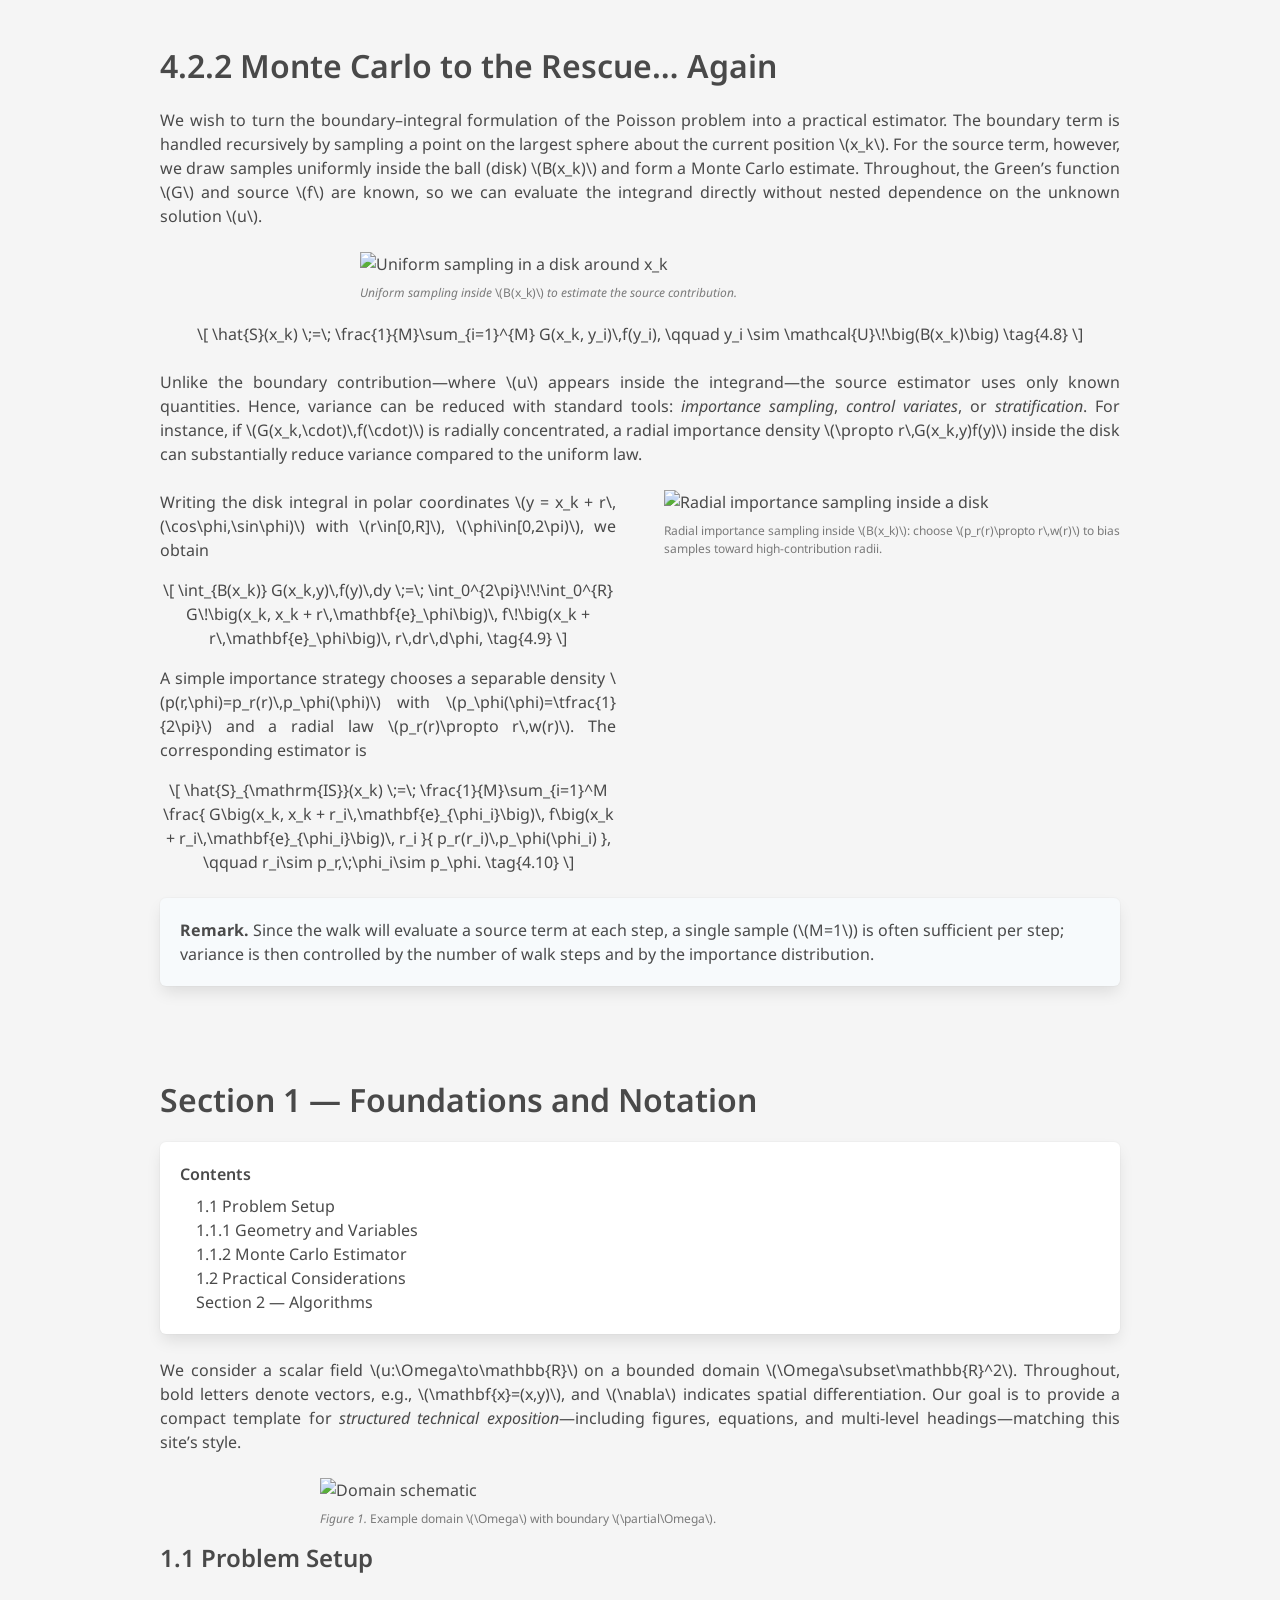
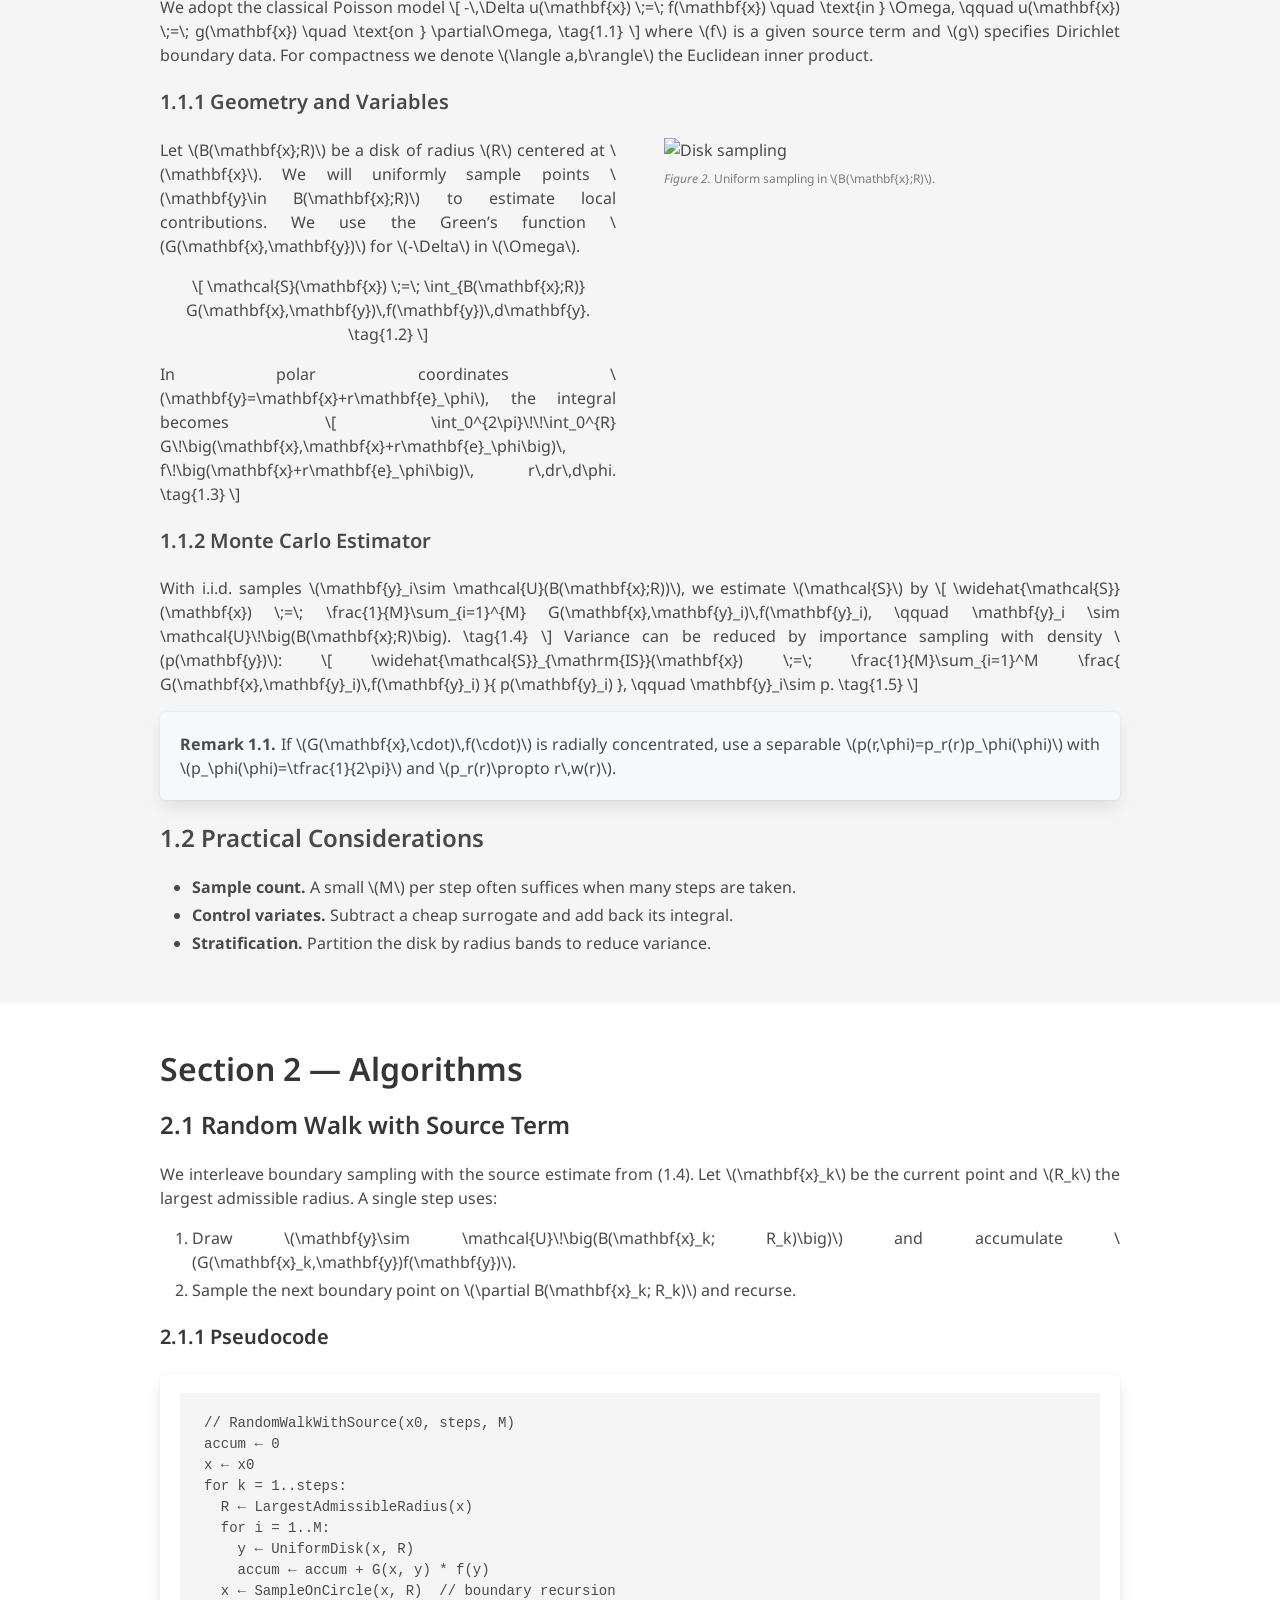
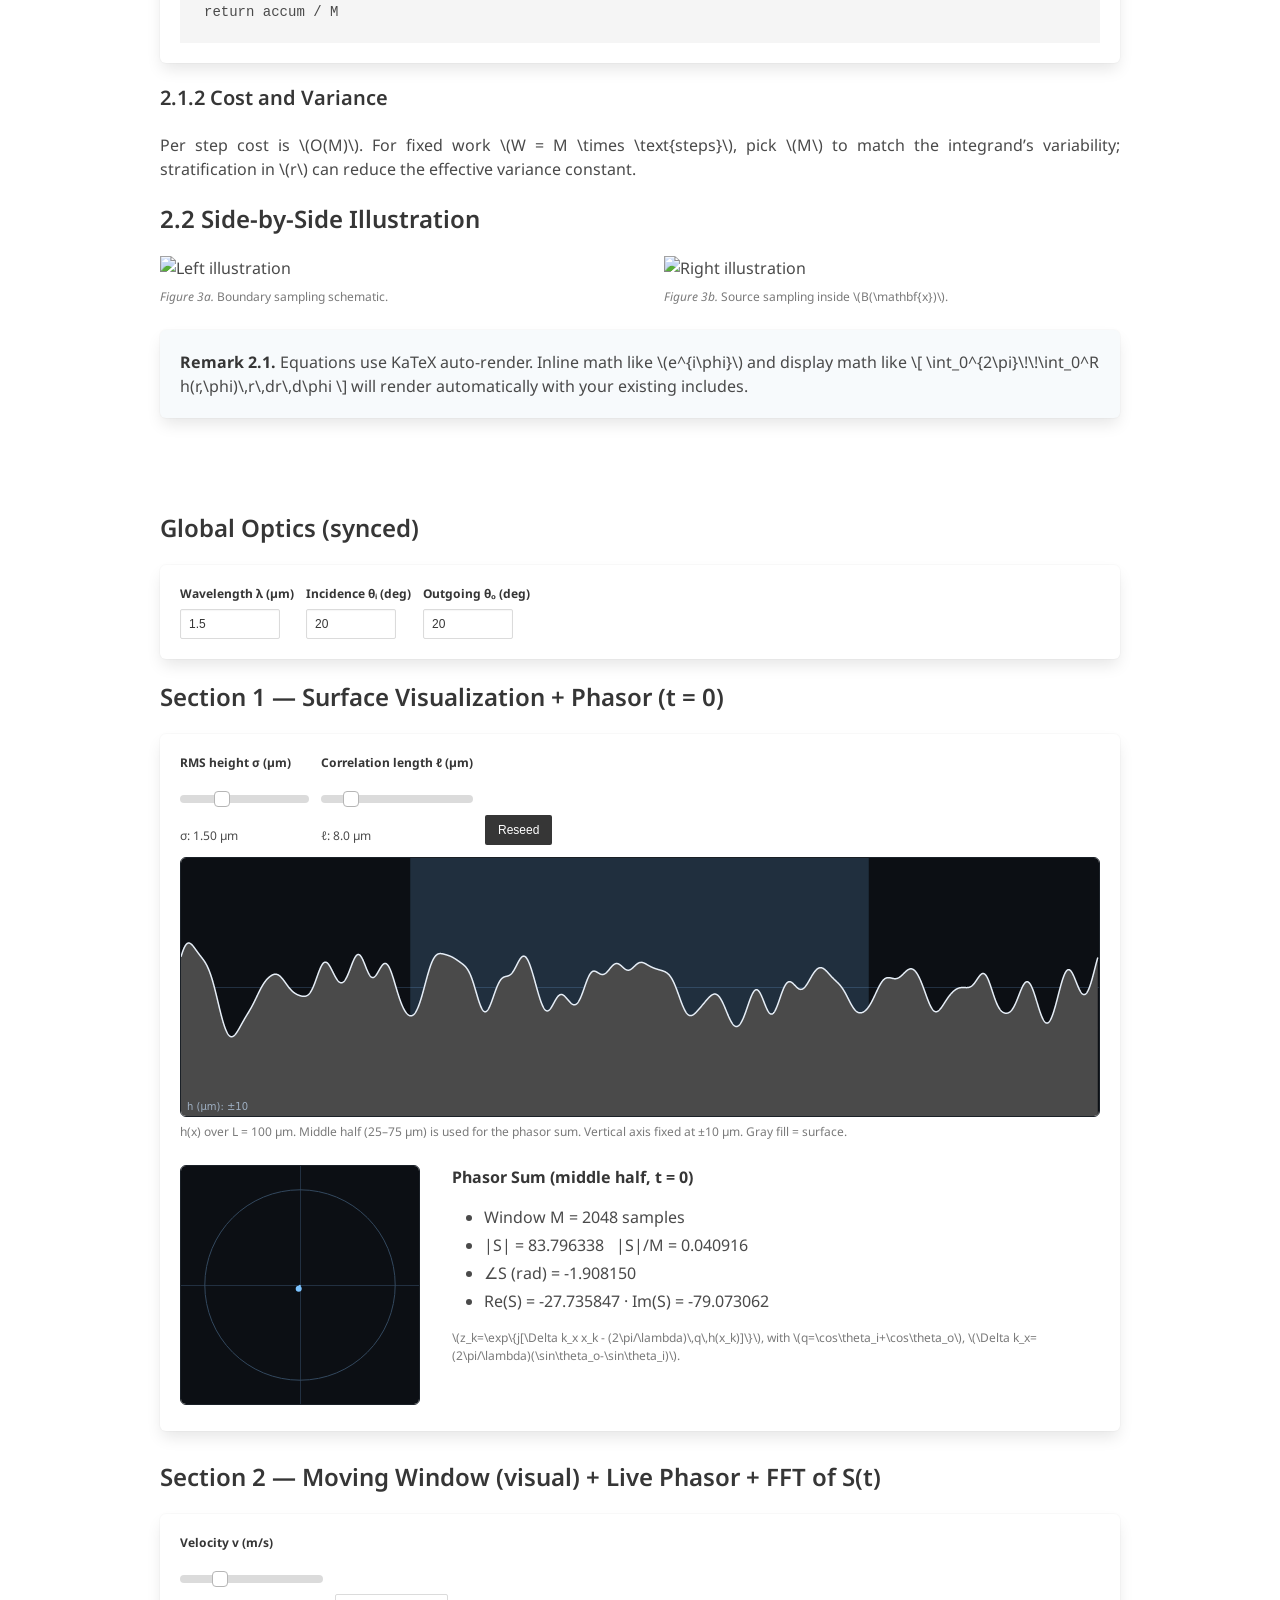
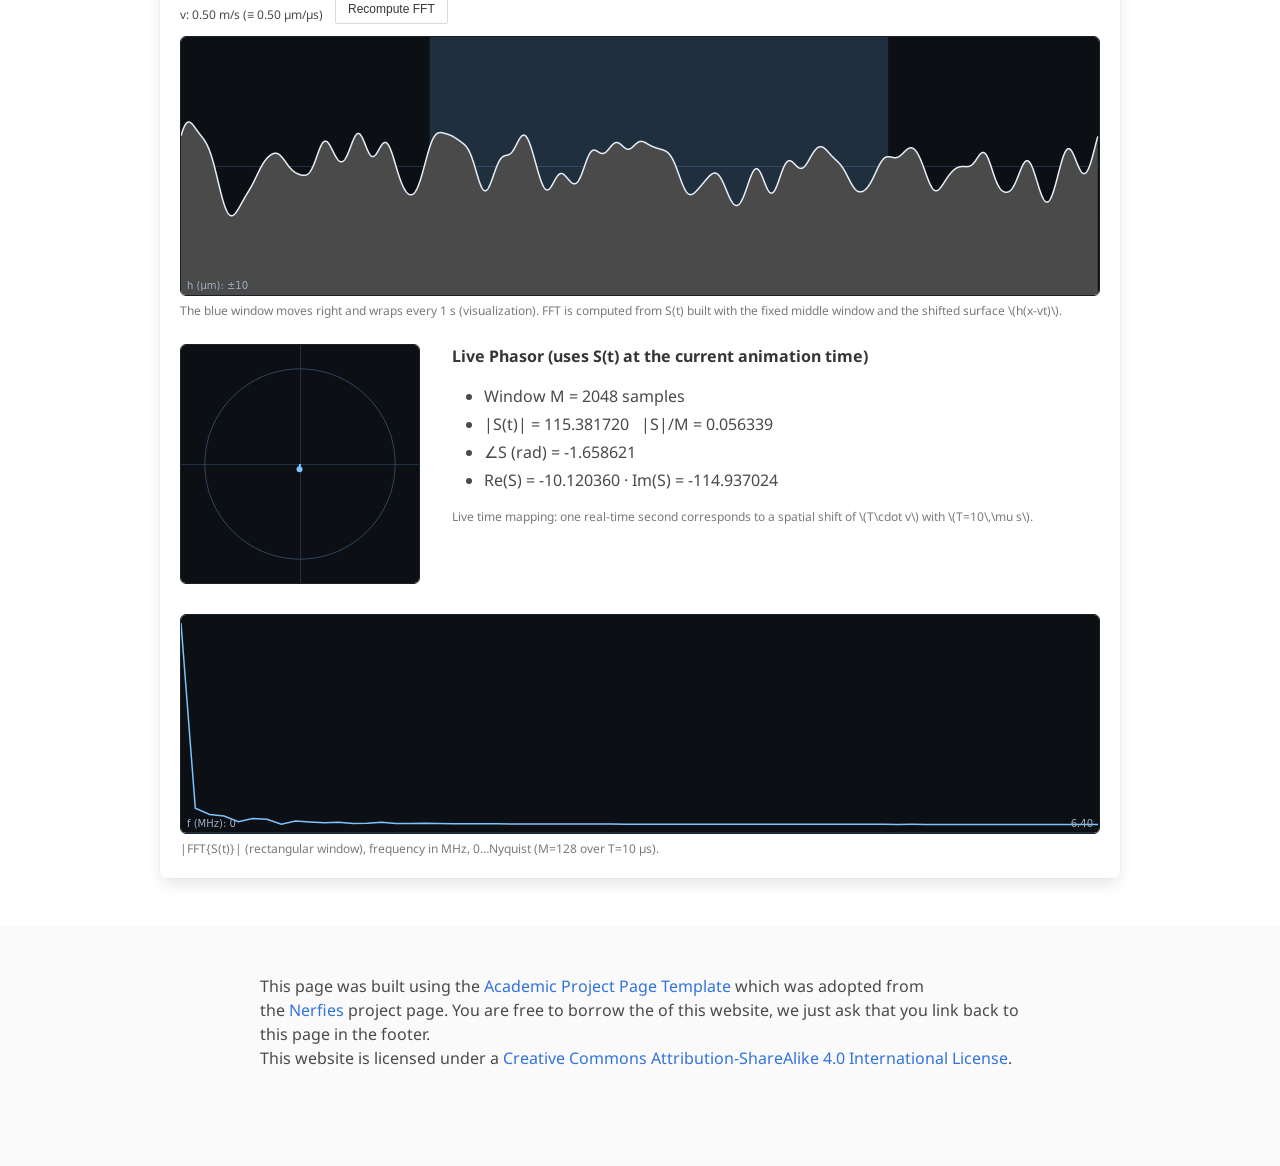
==== doppler_tutorial/index.html @ 164aaeeb "HCI update" ====
<!DOCTYPE html>
<html>
<head>
  <meta charset="utf-8">
  <!-- Meta tags for social media banners, these should be filled in appropriatly as they are your "business card" -->
  <!-- Replace the content tag with appropriate information -->
  <meta name="description" content="Template">
  <meta property="og:title" content="Template"/>
  <meta property="og:description" content="Template"/>
  <meta property="og:url" content="https://juhyeonkim95.github.io/project-pages/template/"/>
  <!-- Path to banner image, should be in the path listed below. Optimal dimenssions are 1200X630-->
  <meta property="og:image" content="static/image/teaser.png" />
  <meta property="og:image:width" content="1200"/>
  <meta property="og:image:height" content="630"/>


  <meta name="twitter:title" content="template">
  <meta name="twitter:description" content="template">
  <!-- Path to banner image, should be in the path listed below. Optimal dimenssions are 1200X600-->
  <meta name="twitter:image" content="static/images/teaser.png">
  <meta name="twitter:card" content="static/images/teaser.png">
  <!-- Keywords for your paper to be indexed by-->
  <meta name="keywords" content="Time-of-Flight Imaging, Physically-based Rendering">
  <meta name="viewport" content="width=device-width, initial-scale=1">


  <title>A Monte Carlo Rendering Framework for Simulating Optical Heterodyne
Detection</title>
  <link rel="icon" type="image/x-icon" href="static/images/butterfly.ico">
  <link href="https://fonts.googleapis.com/css?family=Google+Sans|Noto+Sans|Castoro"
  rel="stylesheet">

  <link rel="stylesheet" href="static/css/bulma.min.css">
  <link rel="stylesheet" href="static/css/bulma-carousel.min.css">
  <link rel="stylesheet" href="static/css/bulma-slider.min.css">
  <link rel="stylesheet" href="static/css/fontawesome.all.min.css">
  <link rel="stylesheet"
  href="https://cdn.jsdelivr.net/gh/jpswalsh/academicons@1/css/academicons.min.css">
  <link rel="stylesheet" href="static/css/index.css">

  <script src="https://ajax.googleapis.com/ajax/libs/jquery/3.5.1/jquery.min.js"></script>
  <script src="https://documentcloud.adobe.com/view-sdk/main.js"></script>
  <script defer src="static/js/fontawesome.all.min.js"></script>
  <script src="static/js/bulma-carousel.min.js"></script>
  <script src="static/js/bulma-slider.min.js"></script>
  <script src="static/js/index.js"></script>

      <link rel="stylesheet" href="https://cdn.jsdelivr.net/npm/katex@0.10.0-rc.1/dist/katex.min.css" integrity="sha384-D+9gmBxUQogRLqvARvNLmA9hS2x//eK1FhVb9PiU86gmcrBrJAQT8okdJ4LMp2uv" crossorigin="anonymous">

    <!-- The loading of KaTeX is deferred to speed up page rendering -->
    <script src="https://cdn.jsdelivr.net/npm/katex@0.10.0-rc.1/dist/katex.min.js" integrity="sha384-483A6DwYfKeDa0Q52fJmxFXkcPCFfnXMoXblOkJ4JcA8zATN6Tm78UNL72AKk+0O" crossorigin="anonymous"></script>

    <!-- To automatically render math in text elements, include the auto-render extension: -->
    <script defer src="https://cdn.jsdelivr.net/npm/katex@0.10.0-rc.1/dist/contrib/auto-render.min.js" integrity="sha384-yACMu8JWxKzSp/C1YV86pzGiQ/l1YUfE8oPuahJQxzehAjEt2GiQuy/BIvl9KyeF" crossorigin="anonymous"
        onload="renderMathInElement(document.body);"></script>
<script src="https://cdn.jsdelivr.net/pyodide/v0.28.3/full/pyodide.js"></script>


</head>



<body>

<!-- ============================================
     Monte Carlo text + figures + equations demo
     ============================================ -->
<section class="section hero is-light">
  <div class="container is-max-desktop">
    <h2 class="title is-3">4.2.2 Monte Carlo to the Rescue… Again</h2>

    <!-- Lead paragraph -->
    <div class="content has-text-justified">
      <p>
        We wish to turn the boundary–integral formulation of the Poisson problem into
        a practical estimator. The boundary term is handled recursively by sampling a
        point on the largest sphere about the current position \(x_k\). For the source term,
        however, we draw samples uniformly inside the ball (disk) \(B(x_k)\) and form a Monte
        Carlo estimate. Throughout, the Green’s function \(G\) and source \(f\) are known, so
        we can evaluate the integrand directly without nested dependence on the unknown
        solution \(u\).
      </p>
    </div>

    <!-- Single figure with caption -->
    <figure class="image" style="margin: 1.25rem auto; max-width: 560px;">
      <img src="static/images/poisson_ball_sampling.png" alt="Uniform sampling in a disk around x_k">
      <figcaption class="has-text-grey is-size-7" style="margin-top: .5rem;">
        <em>Uniform sampling inside</em> \(B(x_k)\) <em>to estimate the source contribution.</em>
      </figcaption>
    </figure>

    <!-- Display equation with a tag -->
    <div class="content">
      <p class="has-text-centered">
        \[
          \hat{S}(x_k)
          \;=\;
          \frac{1}{M}\sum_{i=1}^{M} G(x_k, y_i)\,f(y_i),
          \qquad
          y_i \sim \mathcal{U}\!\big(B(x_k)\big)
          \tag{4.8}
        \]
      </p>
    </div>

    <!-- More text with inline math -->
    <div class="content has-text-justified">
      <p>
        Unlike the boundary contribution—where \(u\) appears inside the integrand—the
        source estimator uses only known quantities. Hence, variance can be reduced with
        standard tools: <em>importance sampling</em>, <em>control variates</em>, or <em>stratification</em>.
        For instance, if \(G(x_k,\cdot)\,f(\cdot)\) is radially concentrated, a radial
        importance density \(\propto r\,G(x_k,y)f(y)\) inside the disk can substantially
        reduce variance compared to the uniform law.
      </p>
    </div>

    <!-- Two-column: derivation + figure -->
    <div class="columns is-variable is-6">
      <div class="column">
        <div class="content has-text-justified">
          <p>
            Writing the disk integral in polar coordinates \(y = x_k + r\,(\cos\phi,\sin\phi)\)
            with \(r\in[0,R]\), \(\phi\in[0,2\pi)\), we obtain
          </p>

          <p class="has-text-centered">
            \[
              \int_{B(x_k)} G(x_k,y)\,f(y)\,dy
              \;=\;
              \int_0^{2\pi}\!\!\int_0^{R}
              G\!\big(x_k, x_k + r\,\mathbf{e}_\phi\big)\,
              f\!\big(x_k + r\,\mathbf{e}_\phi\big)\, r\,dr\,d\phi,
              \tag{4.9}
            \]
          </p>

          <p>
            A simple importance strategy chooses a separable density
            \(p(r,\phi)=p_r(r)\,p_\phi(\phi)\) with \(p_\phi(\phi)=\tfrac{1}{2\pi}\)
            and a radial law \(p_r(r)\propto r\,w(r)\). The corresponding estimator is
          </p>

          <p class="has-text-centered">
            \[
              \hat{S}_{\mathrm{IS}}(x_k)
              \;=\;
              \frac{1}{M}\sum_{i=1}^M
              \frac{
                G\big(x_k, x_k + r_i\,\mathbf{e}_{\phi_i}\big)\,
                f\big(x_k + r_i\,\mathbf{e}_{\phi_i}\big)\, r_i
              }{
                p_r(r_i)\,p_\phi(\phi_i)
              },
              \qquad
              r_i\sim p_r,\;\phi_i\sim p_\phi.
              \tag{4.10}
            \]
          </p>
        </div>
      </div>

      <div class="column">
        <figure class="image" style="max-width: 520px; margin: 0 auto;">
          <img src="static/images/disk_importance.png" alt="Radial importance sampling inside a disk">
          <figcaption class="has-text-grey is-size-7" style="margin-top:.5rem;">
            Radial importance sampling inside \(B(x_k)\): choose \(p_r(r)\propto r\,w(r)\) to
            bias samples toward high-contribution radii.
          </figcaption>
        </figure>
      </div>
    </div>

    <!-- Small remark box (optional) -->
    <div class="box" style="background:#f7fafc;">
      <p class="is-size-6">
        <strong>Remark.</strong>
        Since the walk will evaluate a source term at each step, a single sample (\(M=1\))
        is often sufficient per step; variance is then controlled by the number of walk
        steps and by the importance distribution.
      </p>
    </div>
  </div>
</section>

<!-- =========================================================
     Example: Structured Text Section with Subsections
     Uses Bulma + KaTeX already loaded on your page
     Replace image paths with your own
     ========================================================= -->
<section class="section hero is-light" id="sec-1">
  <div class="container is-max-desktop">

    <!-- Title + mini TOC -->
    <h2 class="title is-3">Section 1 — Foundations and Notation</h2>
    <div class="box" style="margin-top:.75rem;">
      <p class="is-size-6 has-text-weight-semibold" style="margin-bottom:.5rem;">Contents</p>
      <ul class="is-size-6" style="margin-left:1rem;">
        <li><a href="#sec-1-1">1.1  Problem Setup</a></li>
        <li><a href="#sec-1-1-1">1.1.1  Geometry and Variables</a></li>
        <li><a href="#sec-1-1-2">1.1.2  Monte Carlo Estimator</a></li>
        <li><a href="#sec-1-2">1.2  Practical Considerations</a></li>
        <li><a href="#sec-2">Section 2 — Algorithms</a></li>
      </ul>
    </div>

    <!-- Intro paragraph -->
    <div class="content has-text-justified">
      <p>
        We consider a scalar field \(u:\Omega\to\mathbb{R}\) on a bounded domain \(\Omega\subset\mathbb{R}^2\).
        Throughout, bold letters denote vectors, e.g., \(\mathbf{x}=(x,y)\), and \(\nabla\) indicates
        spatial differentiation. Our goal is to provide a compact template for <em>structured technical
        exposition</em>—including figures, equations, and multi-level headings—matching this site’s style.
      </p>
    </div>

    <!-- Single figure with caption -->
    <figure class="image" style="max-width: 640px; margin: 1rem auto;">
      <img src="static/images/placeholder_domain.png" alt="Domain schematic">
      <figcaption class="has-text-grey is-size-7" style="margin-top:.5rem;">
        <em>Figure 1.</em> Example domain \(\Omega\) with boundary \(\partial\Omega\).
      </figcaption>
    </figure>

    <!-- 1.1 -->
    <h3 class="title is-4" id="sec-1-1">1.1  Problem Setup</h3>
    <div class="content has-text-justified">
      <p>
        We adopt the classical Poisson model
        \[
          -\,\Delta u(\mathbf{x}) \;=\; f(\mathbf{x}) \quad \text{in } \Omega,
          \qquad
          u(\mathbf{x}) \;=\; g(\mathbf{x}) \quad \text{on } \partial\Omega,
          \tag{1.1}
        \]
        where \(f\) is a given source term and \(g\) specifies Dirichlet boundary data.
        For compactness we denote \(\langle a,b\rangle\) the Euclidean inner product.
      </p>
    </div>

    <!-- 1.1.1 -->
    <h4 class="title is-5" id="sec-1-1-1">1.1.1  Geometry and Variables</h4>
    <div class="columns is-variable is-6">
      <div class="column">
        <div class="content has-text-justified">
          <p>
            Let \(B(\mathbf{x};R)\) be a disk of radius \(R\) centered at \(\mathbf{x}\). We will uniformly
            sample points \(\mathbf{y}\in B(\mathbf{x};R)\) to estimate local contributions. We use the Green’s
            function \(G(\mathbf{x},\mathbf{y})\) for \(-\Delta\) in \(\Omega\).
          </p>
          <p class="has-text-centered">
            \[
              \mathcal{S}(\mathbf{x})
              \;=\;
              \int_{B(\mathbf{x};R)} G(\mathbf{x},\mathbf{y})\,f(\mathbf{y})\,d\mathbf{y}.
              \tag{1.2}
            \]
          </p>
          <p>
            In polar coordinates \(\mathbf{y}=\mathbf{x}+r\mathbf{e}_\phi\), the integral becomes
            \[
              \int_0^{2\pi}\!\!\int_0^{R}
                G\!\big(\mathbf{x},\mathbf{x}+r\mathbf{e}_\phi\big)\,
                f\!\big(\mathbf{x}+r\mathbf{e}_\phi\big)\, r\,dr\,d\phi.
              \tag{1.3}
            \]
          </p>
        </div>
      </div>
      <div class="column">
        <figure class="image" style="max-width: 520px; margin: 0 auto;">
          <img src="static/images/placeholder_disk.png" alt="Disk sampling">
          <figcaption class="has-text-grey is-size-7" style="margin-top:.5rem;">
            <em>Figure 2.</em> Uniform sampling in \(B(\mathbf{x};R)\).
          </figcaption>
        </figure>
      </div>
    </div>

    <!-- 1.1.2 -->
    <h4 class="title is-5" id="sec-1-1-2">1.1.2  Monte Carlo Estimator</h4>
    <div class="content has-text-justified">
      <p>
        With i.i.d. samples \(\mathbf{y}_i\sim \mathcal{U}(B(\mathbf{x};R))\), we estimate \(\mathcal{S}\) by
        \[
          \widehat{\mathcal{S}}(\mathbf{x})
          \;=\;
          \frac{1}{M}\sum_{i=1}^{M} G(\mathbf{x},\mathbf{y}_i)\,f(\mathbf{y}_i),
          \qquad
          \mathbf{y}_i \sim \mathcal{U}\!\big(B(\mathbf{x};R)\big).
          \tag{1.4}
        \]
        Variance can be reduced by importance sampling with density \(p(\mathbf{y})\):
        \[
          \widehat{\mathcal{S}}_{\mathrm{IS}}(\mathbf{x})
          \;=\;
          \frac{1}{M}\sum_{i=1}^M
          \frac{ G(\mathbf{x},\mathbf{y}_i)\,f(\mathbf{y}_i) }{ p(\mathbf{y}_i) },
          \qquad \mathbf{y}_i\sim p.
          \tag{1.5}
        \]
      </p>
      <div class="box" style="background:#f7fafc;">
        <p class="is-size-6">
          <strong>Remark 1.1.</strong>
          If \(G(\mathbf{x},\cdot)\,f(\cdot)\) is radially concentrated, use a separable
          \(p(r,\phi)=p_r(r)p_\phi(\phi)\) with \(p_\phi(\phi)=\tfrac{1}{2\pi}\) and \(p_r(r)\propto r\,w(r)\).
        </p>
      </div>
    </div>

    <!-- 1.2 -->
    <h3 class="title is-4" id="sec-1-2">1.2  Practical Considerations</h3>
    <div class="content has-text-justified">
      <ul>
        <li><strong>Sample count.</strong> A small \(M\) per step often suffices when many steps are taken.</li>
        <li><strong>Control variates.</strong> Subtract a cheap surrogate and add back its integral.</li>
        <li><strong>Stratification.</strong> Partition the disk by radius bands to reduce variance.</li>
      </ul>
    </div>

  </div>
</section>

<!-- =========================================================
     Section 2: Algorithms (with numbered subsubsections)
     ========================================================= -->
<section class="section" id="sec-2">
  <div class="container is-max-desktop">
    <h2 class="title is-3">Section 2 — Algorithms</h2>

    <h3 class="title is-4" id="sec-2-1">2.1  Random Walk with Source Term</h3>
    <div class="content has-text-justified">
      <p>
        We interleave boundary sampling with the source estimate from (1.4). Let \(\mathbf{x}_k\) be
        the current point and \(R_k\) the largest admissible radius. A single step uses:
      </p>
      <ol>
        <li>Draw \(\mathbf{y}\sim \mathcal{U}\!\big(B(\mathbf{x}_k; R_k)\big)\) and accumulate \(G(\mathbf{x}_k,\mathbf{y})f(\mathbf{y})\).</li>
        <li>Sample the next boundary point on \(\partial B(\mathbf{x}_k; R_k)\) and recurse.</li>
      </ol>
    </div>

    <h4 class="title is-5" id="sec-2-1-1">2.1.1  Pseudocode</h4>
    <div class="box">
      <pre style="white-space:pre-wrap;"><code>// RandomWalkWithSource(x0, steps, M)
accum ← 0
x ← x0
for k = 1..steps:
  R ← LargestAdmissibleRadius(x)
  for i = 1..M:
    y ← UniformDisk(x, R)
    accum ← accum + G(x, y) * f(y)
  x ← SampleOnCircle(x, R)  // boundary recursion
return accum / M</code></pre>
    </div>

    <h4 class="title is-5" id="sec-2-1-2">2.1.2  Cost and Variance</h4>
    <div class="content has-text-justified">
      <p>
        Per step cost is \(O(M)\). For fixed work \(W = M \times \text{steps}\), pick \(M\) to match the
        integrand’s variability; stratification in \(r\) can reduce the effective variance constant.
      </p>
    </div>

    <h3 class="title is-4" id="sec-2-2">2.2  Side-by-Side Illustration</h3>
    <div class="columns is-variable is-6">
      <div class="column">
        <figure class="image">
          <img src="static/images/placeholder_figure_left.png" alt="Left illustration">
          <figcaption class="has-text-grey is-size-7" style="margin-top:.5rem;">
            <em>Figure 3a.</em> Boundary sampling schematic.
          </figcaption>
        </figure>
      </div>
      <div class="column">
        <figure class="image">
          <img src="static/images/placeholder_figure_right.png" alt="Right illustration">
          <figcaption class="has-text-grey is-size-7" style="margin-top:.5rem;">
            <em>Figure 3b.</em> Source sampling inside \(B(\mathbf{x})\).
          </figcaption>
        </figure>
      </div>
    </div>

    <div class="box" style="background:#f7fafc;">
      <p class="is-size-6">
        <strong>Remark 2.1.</strong> Equations use KaTeX auto-render. Inline math like
        \(e^{i\phi}\) and display math like
        \[
          \int_0^{2\pi}\!\!\int_0^R h(r,\phi)\,r\,dr\,d\phi
        \]
        will render automatically with your existing includes.
      </p>
    </div>

  </div>
</section>


<section class="section">
  <div class="container is-max-desktop">
    <!-- Global optics -->
    <h2 class="title is-4">Global Optics (synced)</h2>
    <div class="box">
      <div class="field is-grouped is-grouped-multiline">
        <div class="control">
          <label class="label is-small">Wavelength λ (µm)</label>
          <input id="gl-lambda" class="input is-small" type="number" min="0.2" max="10" step="0.01" value="1.5" style="width:100px;">
        </div>
        <div class="control">
          <label class="label is-small">Incidence θᵢ (deg)</label>
          <input id="gl-theta-i" class="input is-small" type="number" min="-89" max="89" step="0.1" value="20" style="width:90px;">
        </div>
        <div class="control">
          <label class="label is-small">Outgoing θₒ (deg)</label>
          <input id="gl-theta-o" class="input is-small" type="number" min="-89" max="89" step="0.1" value="20" style="width:90px;">
        </div>
      </div>
    </div>

    <!-- Section 1 -->
    <h2 class="title is-4">Section 1 — Surface Visualization + Phasor (t = 0)</h2>
    <div id="s1" class="box">
      <div class="field is-grouped is-grouped-multiline">
        <div class="control">
          <label class="label is-small">RMS height σ (µm)</label>
          <input id="s1-sigma" class="slider is-fullwidth" type="range" min="0" max="5.0" step="0.01" value="1.50">
          <p class="help">σ: <span id="s1-tSigma">1.50</span> µm</p>
        </div>
        <div class="control">
          <label class="label is-small">Correlation length ℓ (µm)</label>
          <input id="s1-ell" class="slider is-fullwidth" type="range" min="0" max="50" step="0.1" value="8.0">
          <p class="help">ℓ: <span id="s1-tEll">8.0</span> µm</p>
        </div>
        <div class="control" style="align-self:flex-end;">
          <button id="s1-reseed" class="button is-small is-dark">Reseed</button>
        </div>
      </div>

      <div class="columns is-mobile">
        <div class="column">
          <canvas id="s1-surface" width="720" height="260" style="width:100%; height:260px; border:1px solid #1a2027; border-radius:6px;"></canvas>
          <p class="is-size-7 has-text-grey">
            h(x) over L = 100 µm. Middle half (25–75 µm) is used for the phasor sum. Vertical axis fixed at ±10 µm. Gray fill = surface.
          </p>
        </div>
      </div>

      <div class="columns is-mobile">
        <div class="column is-narrow">
          <canvas id="s1-argand" width="240" height="240" style="border:1px solid #1a2027; border-radius:6px; width:240px; height:240px;"></canvas>
        </div>
        <div class="column">
          <div class="content" style="margin-left:0.5rem;">
            <p class="is-size-6"><strong>Phasor Sum (middle half, t = 0)</strong></p>
            <ul class="is-size-6">
              <li>Window M = <span id="s1-M">—</span> samples</li>
              <li>|S| = <span id="s1-mag">—</span> &nbsp; |S|/M = <span id="s1-magn">—</span></li>
              <li>∠S (rad) = <span id="s1-ang">—</span></li>
              <li>Re(S) = <span id="s1-re">—</span> · Im(S) = <span id="s1-im">—</span></li>
            </ul>
            <p class="is-size-7 has-text-grey">
              \(z_k=\exp\{j[\Delta k_x x_k - (2\pi/\lambda)\,q\,h(x_k)]\}\), with
              \(q=\cos\theta_i+\cos\theta_o\), \(\Delta k_x=(2\pi/\lambda)(\sin\theta_o-\sin\theta_i)\).
            </p>
          </div>
        </div>
      </div>
    </div>

    <!-- Section 2 -->
    <h2 class="title is-4" style="margin-top:2rem;">Section 2 — Moving Window (visual) + Live Phasor + FFT of S(t)</h2>
    <div id="s2" class="box">
      <div class="field is-grouped is-grouped-multiline">
        <div class="control">
          <label class="label is-small">Velocity v (m/s)</label>
          <input id="s2-vel" class="slider is-fullwidth" type="range" min="0" max="2" step="0.01" value="0.50">
          <p class="help">v: <span id="s2-tVel">0.50</span> m/s (≡ <span id="s2-tVelMic">0.50</span> µm/µs)</p>
        </div>
        <div class="control" style="align-self:flex-end;">
          <button id="s2-recompute" class="button is-small">Recompute FFT</button>
        </div>
      </div>

      <!-- Animated surface (window moves visually only) -->
      <div class="columns is-mobile">
        <div class="column">
          <canvas id="s2-surface" width="720" height="260" style="width:100%; height:260px; border:1px solid #1a2027; border-radius:6px;"></canvas>
          <p class="is-size-7 has-text-grey">
            The blue window moves right and wraps every 1 s (visualization).
            FFT is computed from S(t) built with the fixed middle window and the shifted surface \(h(x-vt)\).
          </p>
        </div>
      </div>

      <!-- Live Argand + FFT (no |S(t)| plot) -->
      <div class="columns is-mobile">
        <div class="column is-narrow">
          <canvas id="s2-argand" width="240" height="240" style="border:1px solid #1a2027; border-radius:6px; width:240px; height:240px;"></canvas>
        </div>
        <div class="column">
          <div class="content" style="margin-left:0.5rem;">
            <p class="is-size-6"><strong>Live Phasor (uses S(t) at the current animation time)</strong></p>
            <ul class="is-size-6">
              <li>Window M = <span id="s2-M">—</span> samples</li>
              <li>|S(t)| = <span id="s2-mag">—</span> &nbsp; |S|/M = <span id="s2-magn">—</span></li>
              <li>∠S (rad) = <span id="s2-ang">—</span></li>
              <li>Re(S) = <span id="s2-re">—</span> · Im(S) = <span id="s2-im">—</span></li>
            </ul>
            <p class="is-size-7 has-text-grey">
              Live time mapping: one real-time second corresponds to a spatial shift of \(T\cdot v\) with \(T=10\,\mu s\).
            </p>
          </div>
        </div>
      </div>

      <div class="columns is-mobile">
        <div class="column">
          <canvas id="s2-spec" width="720" height="220" style="width:100%; height:220px; border:1px solid #1a2027; border-radius:6px;"></canvas>
          <p class="is-size-7 has-text-grey">|FFT{S(t)}| (rectangular window), frequency in MHz, 0…Nyquist (M=128 over T=10 µs).</p>
        </div>
      </div>
    </div>
  </div>
</section>

<script>
(function(){
  // ===== constants =====
  const L_um = 100.0;              // spatial span
  const N = 4096;                  // fixed spatial samples
  const dx_um = L_um / N;
  const T_us = 10.0;               // time span for S(t)
  const M_ts = 128;                // time samples (FFT length)

  // ===== DOM =====
  const $ = id => document.getElementById(id);
  // global
  const glLam = $('gl-lambda'), glTi = $('gl-theta-i'), glTo = $('gl-theta-o');
  // s1
  const s1Sigma=$('s1-sigma'), s1Ell=$('s1-ell'), s1SeedBtn=$('s1-reseed');
  const s1TSigma=$('s1-tSigma'), s1TEll=$('s1-tEll');
  const s1Surf=$('s1-surface'), s1Arg=$('s1-argand');
  const s1M=$('s1-M'), s1Mag=$('s1-mag'), s1Magn=$('s1-magn'), s1Ang=$('s1-ang'), s1Re=$('s1-re'), s1Im=$('s1-im');
  // s2
  const s2Vel=$('s2-vel'), s2TVel=$('s2-tVel'), s2TVelMic=$('s2-tVelMic'), s2Recomp=$('s2-recompute');
  const s2Surf=$('s2-surface'), s2Spec=$('s2-spec'), s2Arg=$('s2-argand');
  const s2M=$('s2-M'), s2Mag=$('s2-mag'), s2Magn=$('s2-magn'), s2Ang=$('s2-ang'), s2Re=$('s2-re'), s2Im=$('s2-im');

  // ===== state =====
  let sigma_um=parseFloat(s1Sigma.value);
  let ell_um=parseFloat(s1Ell.value);
  let lambda_um=parseFloat(glLam.value);
  let theta_i_deg=parseFloat(glTi.value);
  let theta_o_deg=parseFloat(glTo.value);
  let v_mps=parseFloat(s2Vel.value); // 1 m/s == 1 µm/µs
  let seed=(Math.random()*1e9)>>>0;

  // arrays
  const x_um=new Float64Array(N);
  for (let i=0;i<N;i++) x_um[i]=i*dx_um;
  let h_um=new Float64Array(N);

  // ===== FFT =====
  function bitReverse(n,b){ let r=0; for(let i=0;i<b;i++){ r=(r<<1)|(n&1); n>>=1; } return r; }
  function fftComplex(re,im,inverse=false){
    const NN=re.length, lev=Math.log2(NN)|0; if ((1<<lev)!==NN) throw new Error('FFT length must be power of 2');
    for(let i=0;i<NN;i++){ const j=bitReverse(i,lev); if (j>i){ [re[i],re[j]]=[re[j],re[i]]; [im[i],im[j]]=[im[j],im[i]]; } }
    for(let size=2; size<=NN; size<<=1){
      const half=size>>1, theta=(inverse?-2:2)*Math.PI/size, wpr=Math.cos(theta), wpi=Math.sin(theta);
      for(let i=0;i<NN;i+=size){
        let wr=1, wi=0;
        for(let j=0;j<half;j++){
          const k=i+j, t=k+half;
          const tr=wr*re[t]-wi*im[t], ti=wr*im[t]+wi*re[t];
          re[t]=re[k]-tr; im[t]=im[k]-ti;
          re[k]+=tr;      im[k]+=ti;
          const wtmp=wr; wr=wtmp*wpr-wi*wpi; wi=wtmp*wpi+wi*wpr;
        }
      }
    }
    if (inverse){ for(let i=0;i<NN;i++){ re[i]/=NN; im[i]/=NN; } }
  }
  function ifftComplex(re,im){ fftComplex(re,im,true); }
  function fftfreq(N, d){
    const val=1/(N*d), out=new Float64Array(N);
    const N2=Math.floor((N-1)/2)+1;
    for(let i=0;i<N2;i++) out[i]=i*val;
    for(let i=N2;i<N;i++) out[i]=(i-N)*val;
    return out;
  }
  function RNG(s){ let x=(s|0)||123456789; return ()=>{ x^=x<<13; x^=x>>>17; x^=x<<5; return (x>>>0)/0xFFFFFFFF; }; }

  // ===== surface generation (1D spectral, Gaussian PSD) =====
  // PSD(f)=exp(-0.5 f^2 ell^2), f in cycles/µm
  function generateSurface(){
    const f=fftfreq(N, dx_um);
    const sqrtPSD=new Float64Array(N);
    const ell2=ell_um*ell_um;
    for (let k=0;k<N;k++){ const fk=f[k]; sqrtPSD[k]=Math.exp(-0.25*fk*fk*ell2); }

    const re=new Float64Array(N), im=new Float64Array(N);
    const rng=RNG(seed);
    re[0]=(rng()-0.5)*2*sqrtPSD[0]; im[0]=0;
    const kmax=Math.floor(N/2);
    for (let k=1;k<kmax;k++){
      const u1=Math.max(rng(),1e-12), u2=rng();
      const r=Math.sqrt(-2*Math.log(u1)), a=2*Math.PI*u2;
      const zR=r*Math.cos(a), zI=r*Math.sin(a);
      const s = sqrtPSD[k]/Math.SQRT2;
      re[k]=zR*s; im[k]=zI*s;
      re[N-k]= re[k]; im[N-k]= -im[k]; // Hermitian
    }
    if (N%2===0){ const kN=N/2; re[kN]=(rng()-0.5)*2*sqrtPSD[kN]; im[kN]=0; }

    ifftComplex(re,im);
    // zero-mean & scale to RMS sigma
    let mean=0; for(let i=0;i<N;i++) mean+=re[i]; mean/=N;
    let varr=0; for(let i=0;i<N;i++){ const v=re[i]-mean; varr+=v*v; } varr/=N;
    const std=Math.sqrt(Math.max(varr,1e-20));
    const sc=sigma_um/std;
    for (let i=0;i<N;i++) h_um[i]=(re[i]-mean)*sc;
  }

  // periodic linear interpolation
  function h_at(x){
    let xx = x % L_um; if (xx<0) xx+=L_um;
    const idx = xx/dx_um;
    const i0 = Math.floor(idx);
    const i1 = (i0+1) % N;
    const t  = idx - i0;
    return h_um[i0]*(1-t) + h_um[i1]*t;
  }

  // ===== phasor sum (fixed middle window), at time t_us with surface shift h(x - v t) =====
  function phasorSumAtTime(t_us){
    const ti=theta_i_deg*Math.PI/180, to=theta_o_deg*Math.PI/180;
    const k = 2*Math.PI / lambda_um;                 // 1/µm
    const q = Math.cos(ti)+Math.cos(to);
    const dkx = k*(Math.sin(to)-Math.sin(ti));       // 1/µm
    const v_um_per_us = v_mps;                       // 1 m/s == 1 µm/µs

    const iStart = Math.floor(N/4), iEnd = Math.ceil(3*N/4)-1;
    const M = iEnd - iStart + 1;

    let Re=0, Im=0;
    for (let i=iStart;i<=iEnd;i++){
      const x = x_um[i];
      const hx = h_at(x - v_um_per_us*t_us);
      const phase = dkx*x - k*q*hx;
      Re += Math.cos(phase);
      Im += Math.sin(phase);
    }
    return {Re, Im, M};
  }

  // ===== compute S(t) and FFT =====
  function computeFFT(){
    const dt_us = T_us / M_ts;
    const Fs_MHz = 1/dt_us;          // samples per µs
    const fRes = Fs_MHz / M_ts;      // 1/T
    const St_re=new Float64Array(M_ts), St_im=new Float64Array(M_ts);
    for (let n=0;n<M_ts;n++){
      const t_us = n*dt_us;
      const {Re, Im} = phasorSumAtTime(t_us);
      St_re[n]=Re; St_im[n]=Im;
    }
    const F_re=St_re.slice(0), F_im=St_im.slice(0);
    fftComplex(F_re, F_im, false);
    const half=Math.floor(M_ts/2);
    const magSpec=new Float64Array(half+1);
    for (let k=0;k<=half;k++) magSpec[k]=Math.hypot(F_re[k],F_im[k]);
    return {magSpec, fMaxMHz: half*fRes};
  }

  // ===== drawing =====
  function setCanvasSize(c){
    const dpr=Math.min(2, window.devicePixelRatio||1);
    const cssW=c.clientWidth||c.width, cssH=c.clientHeight||c.height;
    const W=Math.floor(cssW*dpr), H=Math.floor(cssH*dpr);
    if (c.width!==W||c.height!==H){ c.width=W; c.height=H; }
    return {W,H,dpr};
  }

  function drawSurface(canvas, winShiftUm=0){
    const {W,H,dpr}=setCanvasSize(canvas);
    const ctx=canvas.getContext('2d');
    ctx.clearRect(0,0,W,H);
    ctx.fillStyle='#0c0f14'; ctx.fillRect(0,0,W,H);

    // axis
    const y0=H/2; ctx.strokeStyle='#223041'; ctx.lineWidth=1*dpr;
    ctx.beginPath(); ctx.moveTo(0,y0+0.5*dpr); ctx.lineTo(W,y0+0.5*dpr); ctx.stroke();

    const X = x => (x/L_um)*(W-1);

    // shaded window [25,75] µm shifted by winShiftUm (wrap for Section 2 anim)
    const base0=L_um/4, base1=3*L_um/4;
    let a=(base0+winShiftUm)%L_um; if (a<0) a+=L_um;
    let b=(base1+winShiftUm)%L_um; if (b<0) b+=L_um;
    ctx.fillStyle='rgba(124,195,255,0.18)';
    if (a<=b){
      ctx.fillRect(X(a),0,X(b)-X(a),H);
    } else {
      ctx.fillRect(X(a),0,X(L_um)-X(a),H);
      ctx.fillRect(X(0),0,X(b)-X(0),H);
    }

    // vertical scale ±10 µm
    const Hspan=10.0;
    const Y = h => H*(0.5 - h/(2*Hspan));

    // fill under curve
    ctx.beginPath();
    for (let i=0;i<N;i++){
      const xx=X(x_um[i]), yy=Y(h_um[i]);
      if (i===0) ctx.moveTo(xx,yy); else ctx.lineTo(xx,yy);
    }
    ctx.lineTo(X(x_um[N-1]), H); ctx.lineTo(X(x_um[0]), H); ctx.closePath();
    ctx.fillStyle='#4a4a4a'; ctx.fill();

    // stroke
    ctx.strokeStyle='#e6eef7'; ctx.lineWidth=1.5*dpr;
    ctx.beginPath();
    for (let i=0;i<N;i++){
      const xx=X(x_um[i]), yy=Y(h_um[i]);
      if (i===0) ctx.moveTo(xx,yy); else ctx.lineTo(xx,yy);
    }
    ctx.stroke();

    ctx.fillStyle='#9fb0c3'; ctx.font=`${10*dpr}px system-ui,-apple-system,Segoe UI,Roboto,sans-serif`;
    ctx.textAlign='left'; ctx.textBaseline='bottom';
    ctx.fillText('h (µm): ±10', 6*dpr, H-4*dpr);
  }

  function drawArgand(canvas, Re, Im, M){
    const {W,H,dpr}=setCanvasSize(canvas);
    const ctx=canvas.getContext('2d');
    ctx.clearRect(0,0,W,H);
    ctx.fillStyle='#0c0f14'; ctx.fillRect(0,0,W,H);

    const cx=W/2, cy=H/2;
    ctx.strokeStyle='#223041'; ctx.lineWidth=1*dpr;
    ctx.beginPath(); ctx.moveTo(0,cy+0.5*dpr); ctx.lineTo(W,cy+0.5*dpr); ctx.stroke();
    ctx.beginPath(); ctx.moveTo(cx+0.5*dpr,0); ctx.lineTo(cx+0.5*dpr,H); ctx.stroke();

    const R=0.8*Math.min(W,H)/2;
    ctx.strokeStyle='#33485e'; ctx.beginPath(); ctx.arc(cx,cy,R,0,Math.PI*2); ctx.stroke();

    const ren=Re/M, imn=Im/M;
    ctx.strokeStyle='#7cc3ff'; ctx.fillStyle='#7cc3ff'; ctx.lineWidth=2*dpr;
    ctx.beginPath(); ctx.moveTo(cx,cy); ctx.lineTo(cx+ren*R, cy-imn*R); ctx.stroke();
    ctx.beginPath(); ctx.arc(cx+ren*R, cy-imn*R, 3*dpr, 0, Math.PI*2); ctx.fill();
  }

  function drawSpectrum(canvas, magSpec, fMaxMHz){
    const {W,H,dpr}=setCanvasSize(canvas);
    const ctx=canvas.getContext('2d');
    ctx.clearRect(0,0,W,H);
    ctx.fillStyle='#0c0f14'; ctx.fillRect(0,0,W,H);

    let maxv=1e-12; for (let i=0;i<magSpec.length;i++) if (magSpec[i]>maxv) maxv=magSpec[i];

    const X = i => (i/(magSpec.length-1))*(W-1);
    const Y = v => H - (v/maxv)*(H-16*dpr) - 8*dpr;

    ctx.strokeStyle='#223041'; ctx.lineWidth=1*dpr;
    ctx.beginPath(); ctx.moveTo(0,H-0.5*dpr); ctx.lineTo(W,H-0.5*dpr); ctx.stroke();

    ctx.strokeStyle='#7cc3ff'; ctx.lineWidth=1.5*dpr;
    ctx.beginPath();
    for (let i=0;i<magSpec.length;i++){
      const x=X(i), y=Y(magSpec[i]);
      if (i===0) ctx.moveTo(x,y); else ctx.lineTo(x,y);
    }
    ctx.stroke();

    ctx.fillStyle='#9fb0c3'; ctx.font=`${10*dpr}px system-ui,-apple-system,Segoe UI,Roboto,sans-serif`;
    ctx.textAlign='left'; ctx.textBaseline='bottom';
    ctx.fillText('f (MHz): 0', 6*dpr, H-4*dpr);
    ctx.textAlign='right'; ctx.fillText(fMaxMHz.toFixed(2), W-6*dpr, H-4*dpr);
  }

  // ===== section logic =====
  function updateSection1(){
    sigma_um=parseFloat(s1Sigma.value);
    ell_um=parseFloat(s1Ell.value);
    lambda_um=parseFloat(glLam.value);
    theta_i_deg=parseFloat(glTi.value);
    theta_o_deg=parseFloat(glTo.value);

    s1TSigma.textContent=sigma_um.toFixed(2);
    s1TEll.textContent=ell_um.toFixed(1);

    generateSurface();
    drawSurface(s1Surf, 0);

    // t = 0 phasor in middle window
    const ti=theta_i_deg*Math.PI/180, to=theta_o_deg*Math.PI/180;
    const k = 2*Math.PI / lambda_um, q=Math.cos(ti)+Math.cos(to);
    const dkx = k*(Math.sin(to)-Math.sin(ti));
    const iStart=Math.floor(N/4), iEnd=Math.ceil(3*N/4)-1; const M=iEnd-iStart+1;
    let Re=0, Im=0;
    for (let i=iStart;i<=iEnd;i++){
      const x=x_um[i], h=h_um[i];
      const phase=dkx*x - k*q*h;
      Re+=Math.cos(phase); Im+=Math.sin(phase);
    }
    const mag=Math.hypot(Re,Im), magn=mag/M, ang=Math.atan2(Im,Re);
    s1M.textContent=String(M);
    s1Mag.textContent=mag.toFixed(6);
    s1Magn.textContent=magn.toFixed(6);
    s1Ang.textContent=ang.toFixed(6);
    s1Re.textContent=Re.toFixed(6);
    s1Im.textContent=Im.toFixed(6);
    drawArgand(s1Arg, Re, Im, M);
  }

  function updateSection2(){
    v_mps=parseFloat(s2Vel.value);
    s2TVel.textContent=v_mps.toFixed(2);
    s2TVelMic.textContent=v_mps.toFixed(2);

    // recompute FFT of S(t) using fixed window & h(x - v t)
    const {magSpec, fMaxMHz} = computeFFT();
    drawSpectrum(s2Spec, magSpec, fMaxMHz);
  }

  // animated moving blue window (visual) + LIVE ARGAND using S(t_now)
  let animRAF=null, animStartMs=performance.now();
  function currentShiftUm(){
    const maxShift = T_us * v_mps; // µm per 1s of real time
    const phase = ((performance.now()-animStartMs)/1000) % 1.0;
    return phase * maxShift;
  }
  function currentTimeUs(){
    // phase * T_us (independent of v when v>0; if v=0, keep t=0)
    if (v_mps<=1e-12) return 0;
    const phase = ((performance.now()-animStartMs)/1000) % 1.0;
    return phase * T_us;
  }
  function animateS2(){
    // move window visually
    drawSurface(s2Surf, currentShiftUm());

    // live phasor sum at current animation time using the validated model
    const t_us_live = currentTimeUs();
    const {Re, Im, M} = phasorSumAtTime(t_us_live);
    s2M.textContent=String(M);
    s2Mag.textContent=Math.hypot(Re,Im).toFixed(6);
    s2Magn.textContent=(Math.hypot(Re,Im)/M).toFixed(6);
    s2Ang.textContent=Math.atan2(Im,Re).toFixed(6);
    s2Re.textContent=Re.toFixed(6);
    s2Im.textContent=Im.toFixed(6);
    drawArgand(s2Arg, Re, Im, M);

    animRAF=requestAnimationFrame(animateS2);
  }
  function restartAnim(){
    animStartMs=performance.now();
    if (animRAF) cancelAnimationFrame(animRAF);
    animRAF=requestAnimationFrame(animateS2);
  }

  // ===== events =====
  [glLam, glTi, glTo].forEach(el=> el.addEventListener('input', ()=>{ updateSection1(); updateSection2(); restartAnim(); }));
  s1Sigma.addEventListener('input', ()=>{ updateSection1(); updateSection2(); restartAnim(); });
  s1Ell  .addEventListener('input', ()=>{ updateSection1(); updateSection2(); restartAnim(); });
  s1SeedBtn.addEventListener('click', ()=>{ seed=(Math.random()*1e9)>>>0; updateSection1(); updateSection2(); restartAnim(); });

  s2Vel.addEventListener('input', ()=>{ updateSection2(); restartAnim(); });
  s2Recomp.addEventListener('click', ()=>{ updateSection2(); restartAnim(); });

  window.addEventListener('resize', ()=>{ drawSurface(s1Surf,0); /* s2 anim refreshes itself */ });

  // ===== first render =====
  updateSection1();
  updateSection2();
  restartAnim();
})();
</script>




<footer class="footer">
  <div class="container">
    <div class="columns is-centered">
      <div class="column is-8">
        <div class="content">

          <p>
            This page was built using the <a href="https://github.com/eliahuhorwitz/Academic-project-page-template" target="_blank">Academic Project Page Template</a> which was adopted from the <a href="https://nerfies.github.io" target="_blank">Nerfies</a> project page.
            You are free to borrow the of this website, we just ask that you link back to this page in the footer. <br> This website is licensed under a <a rel="license"  href="http://creativecommons.org/licenses/by-sa/4.0/" target="_blank">Creative
            Commons Attribution-ShareAlike 4.0 International License</a>.
          </p>

        </div>
      </div>
    </div>
  </div>
</footer>
  </body>
  </html>
---- doppler_tutorial/static/css/index.css ----
body {
  font-family: 'Noto Sans', sans-serif;
}


.footer .icon-link {
    font-size: 25px;
    color: #000;
}

.link-block a {
    margin-top: 5px;
    margin-bottom: 5px;
}

.dnerf {
  font-variant: small-caps;
}


.teaser .hero-body {
  padding-top: 0;
  padding-bottom: 3rem;
}

.teaser {
  font-family: 'Google Sans', sans-serif;
}


.publication-title {
}

.publication-banner {
  max-height: parent;

}

.publication-banner video {
  position: relative;
  left: auto;
  top: auto;
  transform: none;
  object-fit: fit;
}

.publication-header .hero-body {
}

.publication-title {
    font-family: 'Google Sans', sans-serif;
}

.publication-authors {
    font-family: 'Google Sans', sans-serif;
}

.publication-venue {
    color: #555;
    width: fit-content;
    font-weight: bold;
}

.publication-awards {
    color: #ff3860;
    width: fit-content;
    font-weight: bolder;
}

.publication-authors {
}

.publication-authors a {
   color: hsl(204, 86%, 53%) !important;
}

.publication-authors a:hover {
    text-decoration: underline;
}

.author-block {
  display: inline-block;
}

.publication-banner img {
}

.publication-authors {
  /*color: #4286f4;*/
}

.publication-video {
    position: relative;
    width: 100%;
    height: 0;
    padding-bottom: 56.25%;

    overflow: hidden;
    border-radius: 10px !important;
}

.publication-video iframe {
    position: absolute;
    top: 0;
    left: 0;
    width: 100%;
    height: 100%;
}

.publication-body img {
}

.results-carousel {
  overflow: hidden;
}

.results-carousel .item {
  margin: 5px;
  overflow: hidden;
  padding: 20px;
  font-size: 0;
}

.results-carousel video {
  margin: 0;
}

.slider-pagination .slider-page {
  background: #000000;
}

.eql-cntrb { 
  font-size: smaller;
}

/* Gaussian 2D widget tweaks */
#g1d .label { margin-bottom: 0.25rem; }
#g1d-step2 .label { margin-bottom: 0.25rem; }
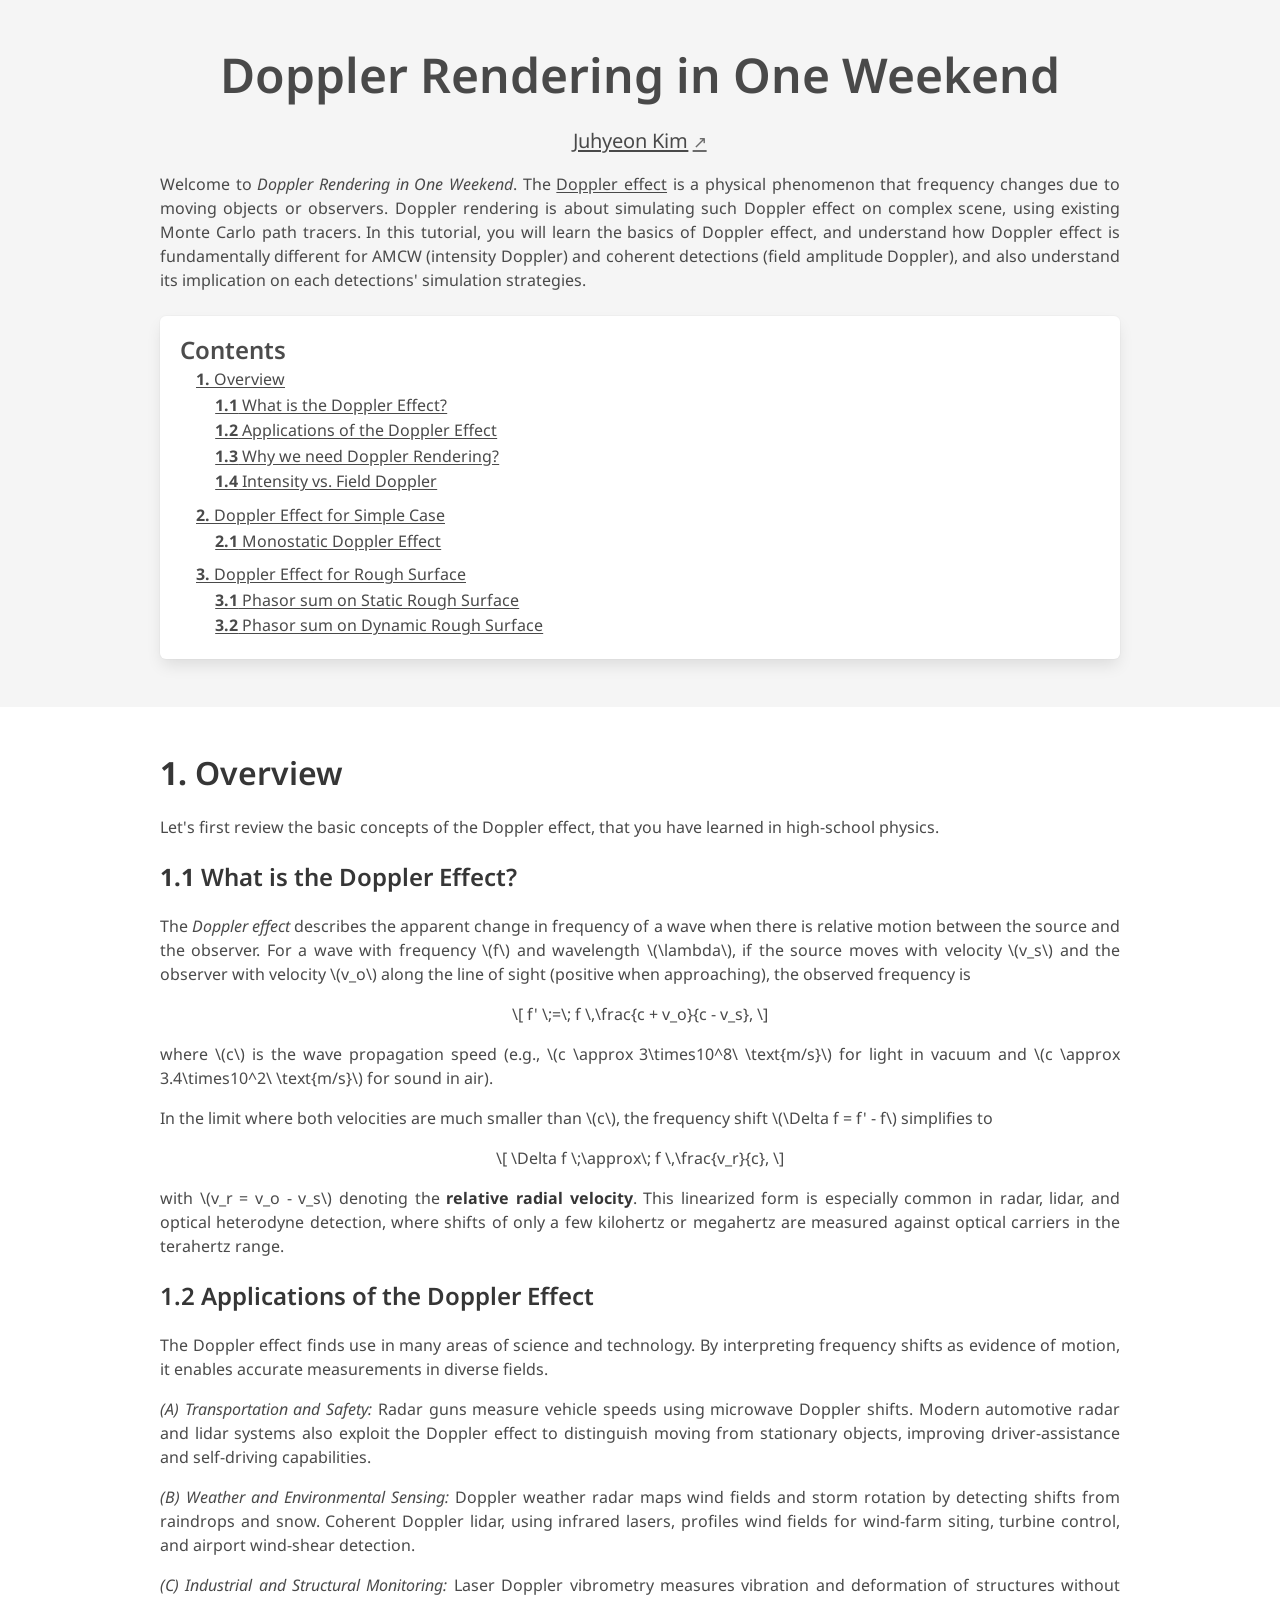
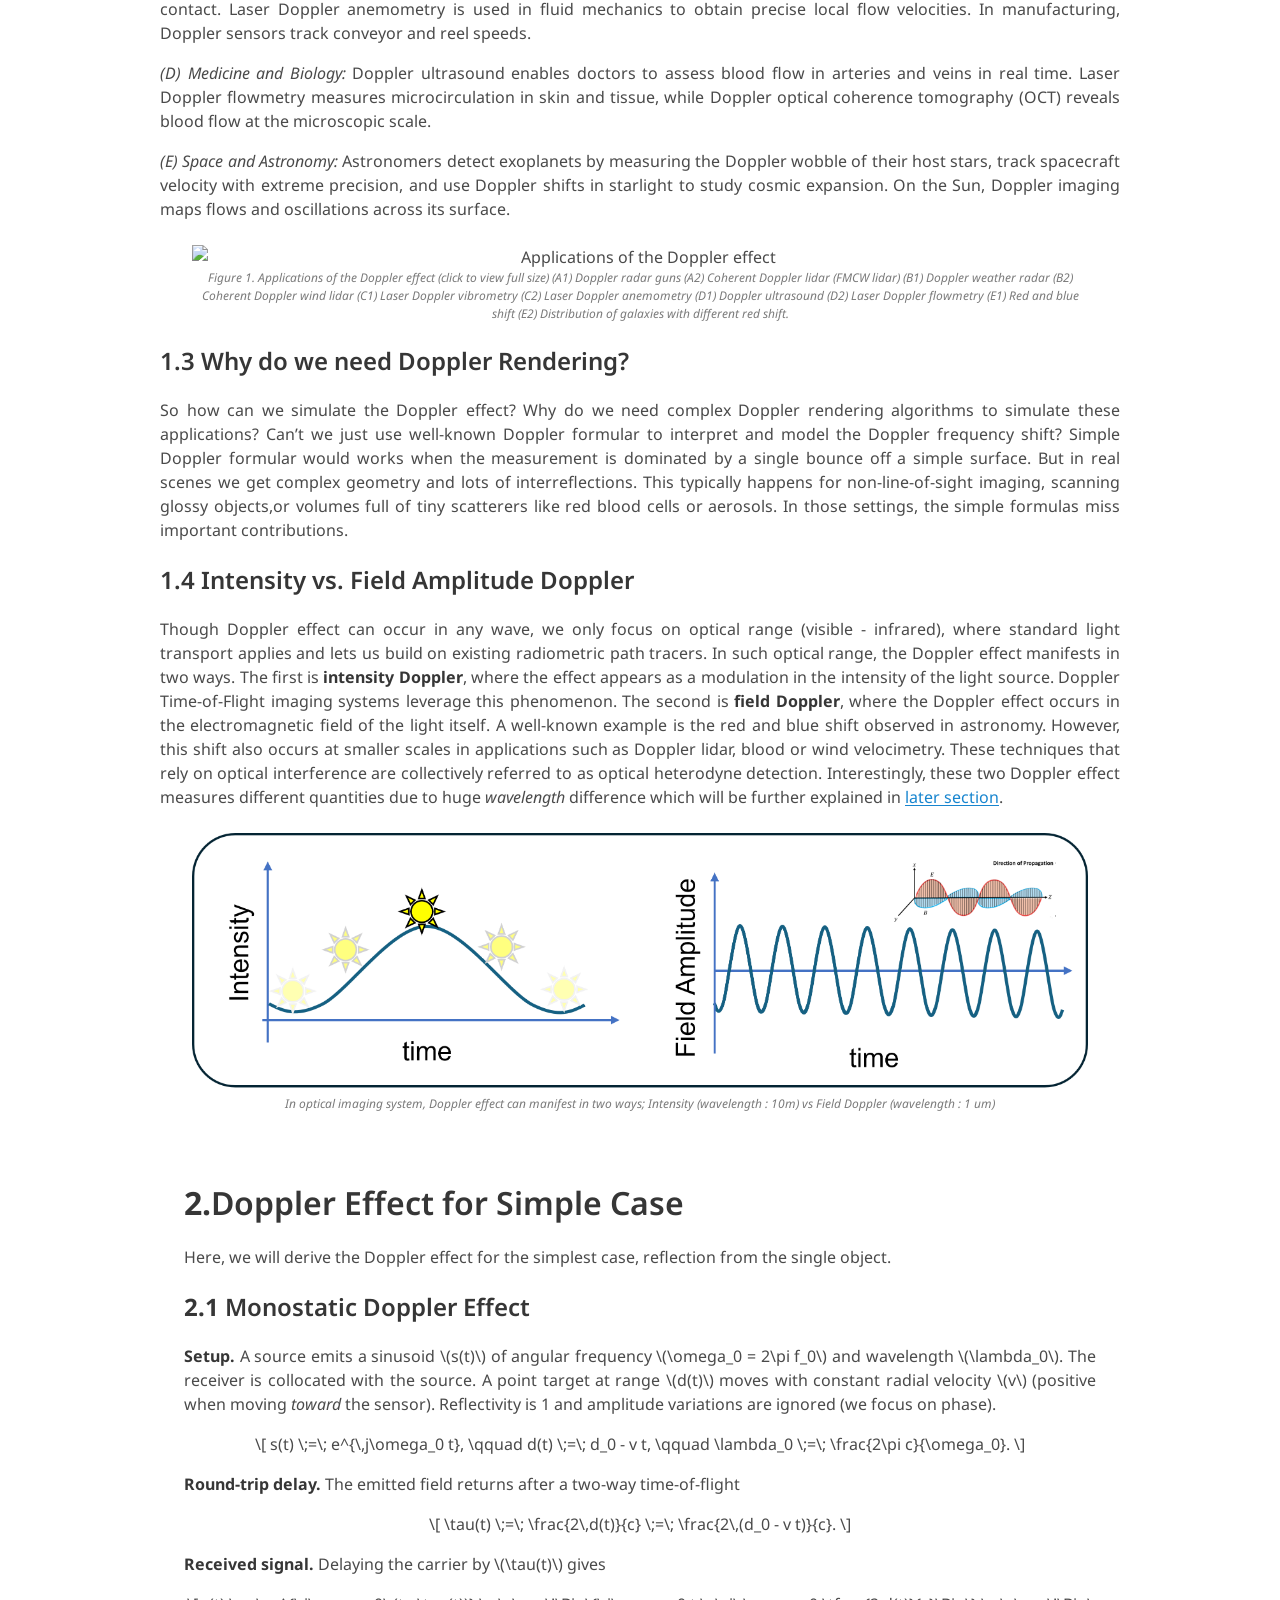
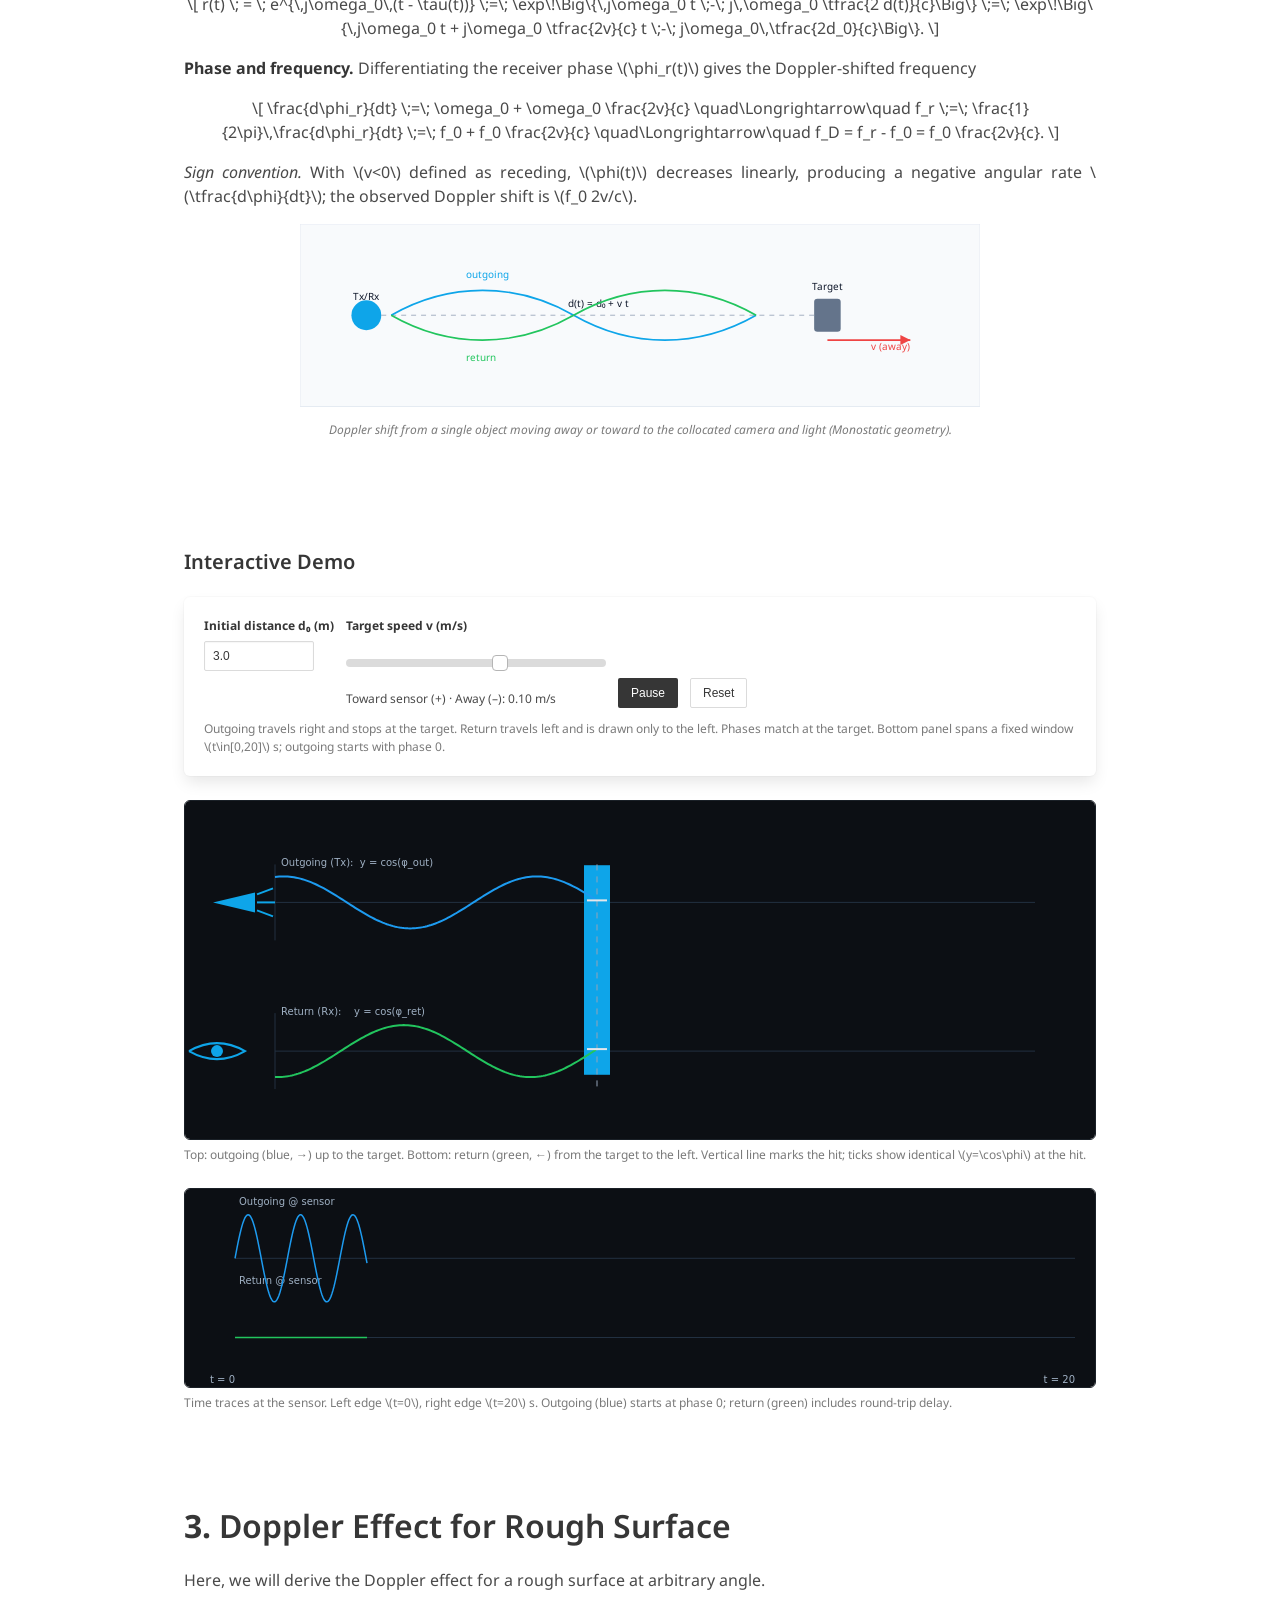
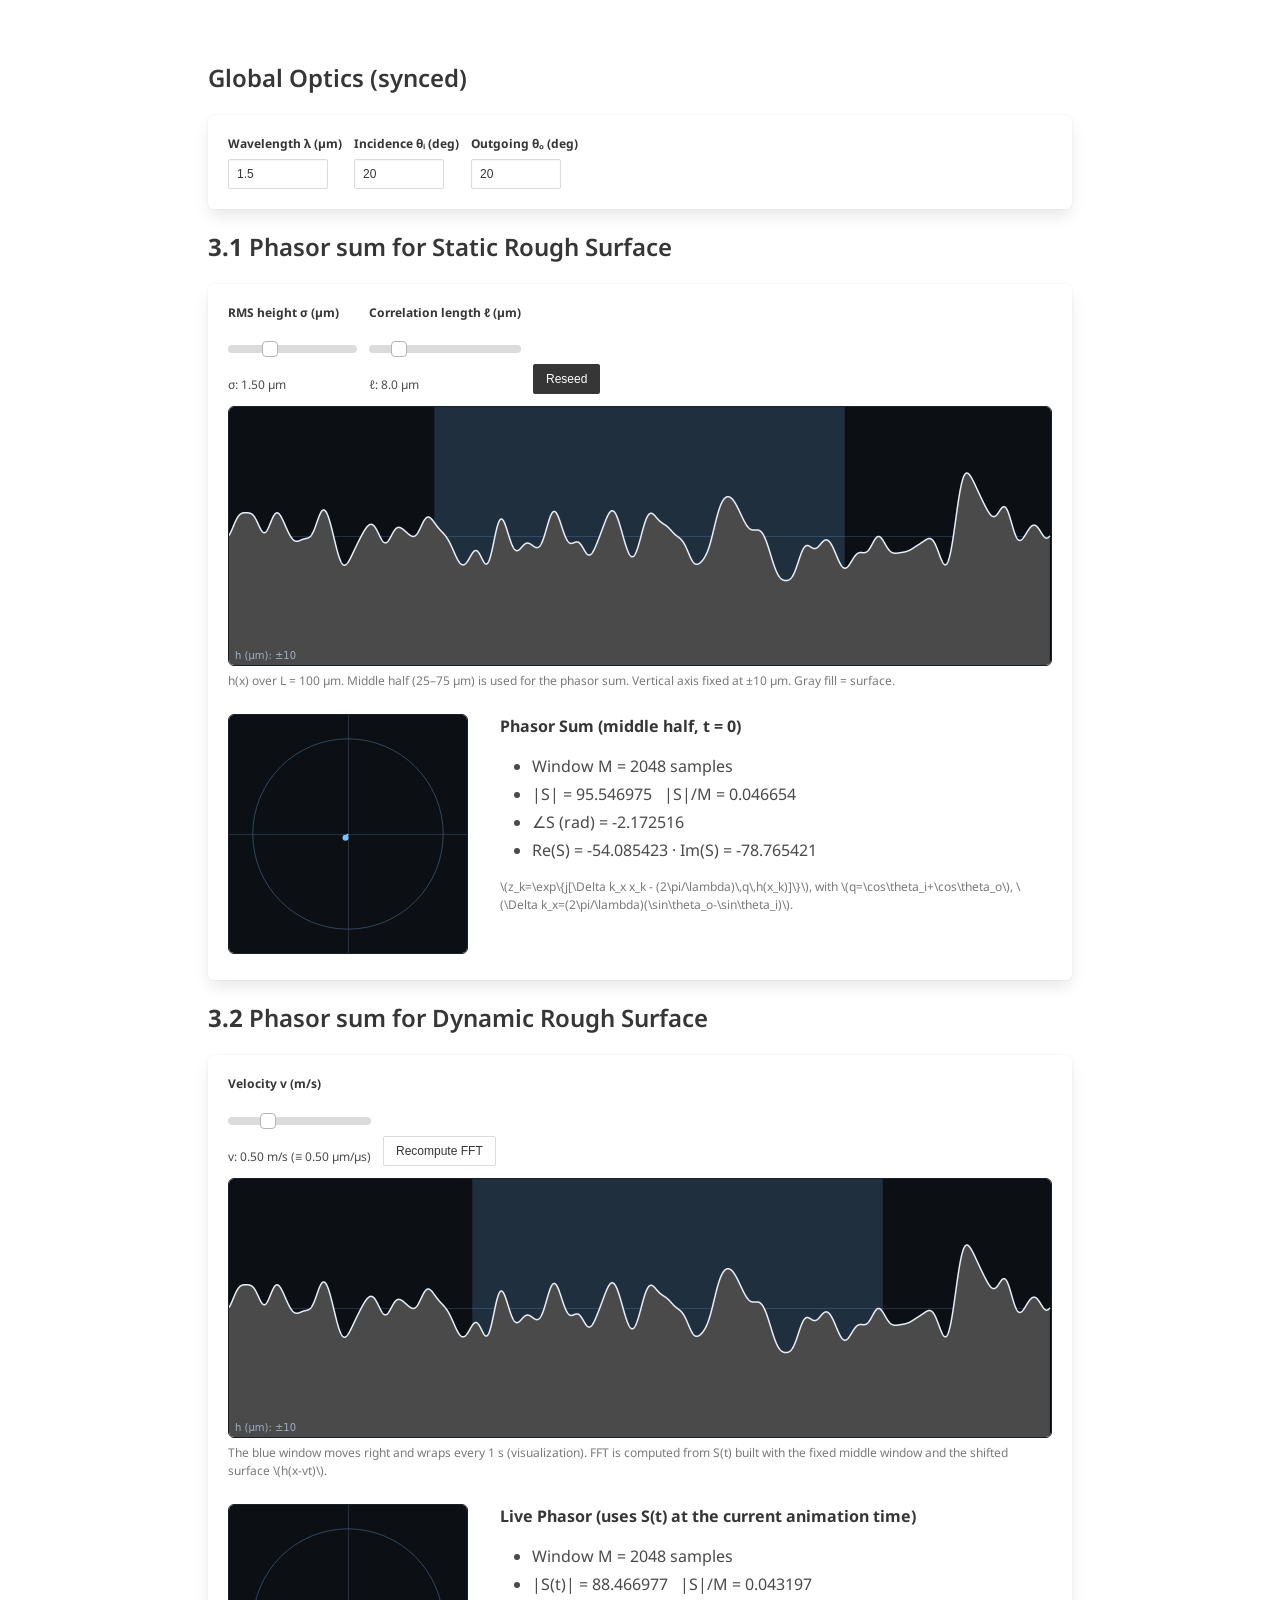
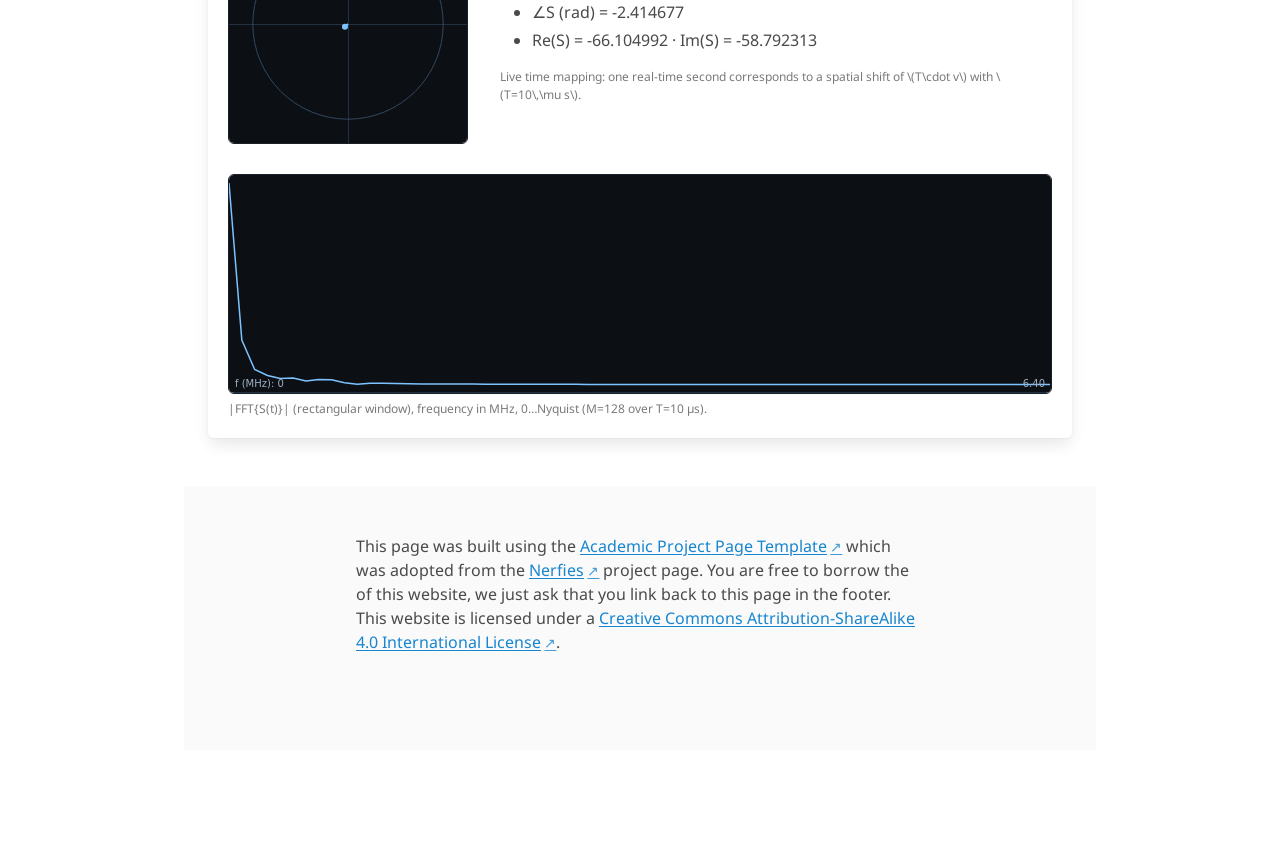
==== commit 585b3816: "websit update" ====
--- a/doppler_tutorial/index.html
+++ b/doppler_tutorial/index.html
@@ -24,8 +24,7 @@
   <meta name="viewport" content="width=device-width, initial-scale=1">
 
 
-  <title>A Monte Carlo Rendering Framework for Simulating Optical Heterodyne
-Detection</title>
+  <title>Doppler Rendering in One Weekend</title>
   <link rel="icon" type="image/x-icon" href="static/images/butterfly.ico">
   <link href="https://fonts.googleapis.com/css?family=Google+Sans|Noto+Sans|Castoro"
   rel="stylesheet">
@@ -62,344 +61,716 @@
 
 <body>
 
-<!-- ============================================
-     Monte Carlo text + figures + equations demo
-     ============================================ -->
-<section class="section hero is-light">
+<!-- =========================
+     Title • Authors • TOC
+     ========================= -->
+<section class="section hero is-light" id="doc-top">
   <div class="container is-max-desktop">
-    <h2 class="title is-3">4.2.2 Monte Carlo to the Rescue… Again</h2>
-
-    <!-- Lead paragraph -->
-    <div class="content has-text-justified">
+    <h1 class="title is-1 has-text-centered">Doppler Rendering in One Weekend</h1>
+    <p class="is-size-5 has-text-centered author-line" style="margin-bottom:1rem;">
+     <a href="https://juhyeonkim.netlify.app/" target="_blank" rel="noopener">Juhyeon Kim</a>
+    </p>
+      <div class="content has-text-justified">
       <p>
-        We wish to turn the boundary–integral formulation of the Poisson problem into
-        a practical estimator. The boundary term is handled recursively by sampling a
-        point on the largest sphere about the current position \(x_k\). For the source term,
-        however, we draw samples uniformly inside the ball (disk) \(B(x_k)\) and form a Monte
-        Carlo estimate. Throughout, the Green’s function \(G\) and source \(f\) are known, so
-        we can evaluate the integrand directly without nested dependence on the unknown
-        solution \(u\).
+        Welcome to <em>Doppler Rendering in One Weekend</em>. 
+        The <a href="https://en.wikipedia.org/wiki/Doppler_effect">Doppler effect</a> is a physical phenomenon that frequency changes due to moving objects or observers.
+        Doppler rendering is about simulating such Doppler effect on complex scene, using existing Monte Carlo path tracers.
+        In this tutorial, you will learn the basics of Doppler effect, and understand how Doppler effect is fundamentally different 
+        for AMCW (intensity Doppler) and coherent detections (field amplitude Doppler), and also understand its implication on each detections'
+        simulation strategies.
       </p>
     </div>
 
-    <!-- Single figure with caption -->
-    <figure class="image" style="margin: 1.25rem auto; max-width: 560px;">
-      <img src="static/images/poisson_ball_sampling.png" alt="Uniform sampling in a disk around x_k">
-      <figcaption class="has-text-grey is-size-7" style="margin-top: .5rem;">
-        <em>Uniform sampling inside</em> \(B(x_k)\) <em>to estimate the source contribution.</em>
-      </figcaption>
-    </figure>
-
-    <!-- Display equation with a tag -->
-    <div class="content">
-      <p class="has-text-centered">
-        \[
-          \hat{S}(x_k)
-          \;=\;
-          \frac{1}{M}\sum_{i=1}^{M} G(x_k, y_i)\,f(y_i),
-          \qquad
-          y_i \sim \mathcal{U}\!\big(B(x_k)\big)
-          \tag{4.8}
-        \]
-      </p>
-    </div>
-
-    <!-- More text with inline math -->
-    <div class="content has-text-justified">
-      <p>
-        Unlike the boundary contribution—where \(u\) appears inside the integrand—the
-        source estimator uses only known quantities. Hence, variance can be reduced with
-        standard tools: <em>importance sampling</em>, <em>control variates</em>, or <em>stratification</em>.
-        For instance, if \(G(x_k,\cdot)\,f(\cdot)\) is radially concentrated, a radial
-        importance density \(\propto r\,G(x_k,y)f(y)\) inside the disk can substantially
-        reduce variance compared to the uniform law.
-      </p>
-    </div>
-
-    <!-- Two-column: derivation + figure -->
-    <div class="columns is-variable is-6">
-      <div class="column">
-        <div class="content has-text-justified">
-          <p>
-            Writing the disk integral in polar coordinates \(y = x_k + r\,(\cos\phi,\sin\phi)\)
-            with \(r\in[0,R]\), \(\phi\in[0,2\pi)\), we obtain
-          </p>
-
-          <p class="has-text-centered">
-            \[
-              \int_{B(x_k)} G(x_k,y)\,f(y)\,dy
-              \;=\;
-              \int_0^{2\pi}\!\!\int_0^{R}
-              G\!\big(x_k, x_k + r\,\mathbf{e}_\phi\big)\,
-              f\!\big(x_k + r\,\mathbf{e}_\phi\big)\, r\,dr\,d\phi,
-              \tag{4.9}
-            \]
-          </p>
-
-          <p>
-            A simple importance strategy chooses a separable density
-            \(p(r,\phi)=p_r(r)\,p_\phi(\phi)\) with \(p_\phi(\phi)=\tfrac{1}{2\pi}\)
-            and a radial law \(p_r(r)\propto r\,w(r)\). The corresponding estimator is
-          </p>
-
-          <p class="has-text-centered">
-            \[
-              \hat{S}_{\mathrm{IS}}(x_k)
-              \;=\;
-              \frac{1}{M}\sum_{i=1}^M
-              \frac{
-                G\big(x_k, x_k + r_i\,\mathbf{e}_{\phi_i}\big)\,
-                f\big(x_k + r_i\,\mathbf{e}_{\phi_i}\big)\, r_i
-              }{
-                p_r(r_i)\,p_\phi(\phi_i)
-              },
-              \qquad
-              r_i\sim p_r,\;\phi_i\sim p_\phi.
-              \tag{4.10}
-            \]
-          </p>
-        </div>
-      </div>
-
-      <div class="column">
-        <figure class="image" style="max-width: 520px; margin: 0 auto;">
-          <img src="static/images/disk_importance.png" alt="Radial importance sampling inside a disk">
-          <figcaption class="has-text-grey is-size-7" style="margin-top:.5rem;">
-            Radial importance sampling inside \(B(x_k)\): choose \(p_r(r)\propto r\,w(r)\) to
-            bias samples toward high-contribution radii.
-          </figcaption>
-        </figure>
-      </div>
-    </div>
-
-    <!-- Small remark box (optional) -->
-    <div class="box" style="background:#f7fafc;">
-      <p class="is-size-6">
-        <strong>Remark.</strong>
-        Since the walk will evaluate a source term at each step, a single sample (\(M=1\))
-        is often sufficient per step; variance is then controlled by the number of walk
-        steps and by the importance distribution.
-      </p>
+    <!-- Contents -->
+    <div class="box">
+      <h2 class="title is-4" style="margin-bottom:.25rem;">Contents</h2>
+      <ul class="is-size-6" style="margin-left:1rem; line-height:1.6;">
+        <li><a href="#ch1"><strong>1.</strong> Overview</a></li>
+        <li style="margin-left:1.2rem;"><a href="#ch1-1"><strong>1.1</strong> What is the Doppler Effect?</a></li>
+        <li style="margin-left:1.2rem;"><a href="#ch1-2"><strong>1.2</strong> Applications of the Doppler Effect</a></li>
+        <li style="margin-left:1.2rem;"><a href="#ch1-3"><strong>1.3</strong> Why we need Doppler Rendering?</a></li>
+        <li style="margin-left:1.2rem;"><a href="#ch1-4"><strong>1.4</strong> Intensity vs. Field Doppler</a></li>
+        
+        <li style="margin-top:.5rem;"><a href="#ch2"><strong>2.</strong> Doppler Effect for Simple Case</a></li>
+        <li style="margin-left:1.2rem;"><a href="#ch2-1"><strong>2.1</strong> Monostatic Doppler Effect</a></li>
+
+        <li style="margin-top:.5rem;"><a href="#ch3"><strong>3.</strong> Doppler Effect for Rough Surface</a></li>
+        <li style="margin-left:1.2rem;"><a href="#ch3-1"><strong>3.1</strong> Phasor sum on Static Rough Surface</a></li>
+        <li style="margin-left:1.2rem;"><a href="#ch3-2"><strong>3.2</strong> Phasor sum on Dynamic Rough Surface</a></li>
+        
+        <!-- <li style="margin-top:.5rem;"><a href="#ch4"><strong>4.</strong> Doppler Rendering</a></li>
+        <li style="margin-left:1.2rem;"><a href="#ch4-1"><strong>4.1</strong> Intensity Doppler Rendering</a></li>
+        <li style="margin-left:1.2rem;"><a href="#ch4-2"><strong>4.2</strong> Field Amplitude Doppler Rendering</a></li>
+         -->
+      </ul>
     </div>
   </div>
 </section>
 
-<!-- =========================================================
-     Example: Structured Text Section with Subsections
-     Uses Bulma + KaTeX already loaded on your page
-     Replace image paths with your own
-     ========================================================= -->
-<section class="section hero is-light" id="sec-1">
+<!-- =========================
+     1. Overview
+     ========================= -->
+<section class="section" id="ch1">
   <div class="container is-max-desktop">
-
-    <!-- Title + mini TOC -->
-    <h2 class="title is-3">Section 1 — Foundations and Notation</h2>
-    <div class="box" style="margin-top:.75rem;">
-      <p class="is-size-6 has-text-weight-semibold" style="margin-bottom:.5rem;">Contents</p>
-      <ul class="is-size-6" style="margin-left:1rem;">
-        <li><a href="#sec-1-1">1.1  Problem Setup</a></li>
-        <li><a href="#sec-1-1-1">1.1.1  Geometry and Variables</a></li>
-        <li><a href="#sec-1-1-2">1.1.2  Monte Carlo Estimator</a></li>
-        <li><a href="#sec-1-2">1.2  Practical Considerations</a></li>
-        <li><a href="#sec-2">Section 2 — Algorithms</a></li>
-      </ul>
-    </div>
-
-    <!-- Intro paragraph -->
+    <h2 class="title is-3"><span class="has-text-weight-bold">1.</span> Overview</h2>
+
     <div class="content has-text-justified">
       <p>
-        We consider a scalar field \(u:\Omega\to\mathbb{R}\) on a bounded domain \(\Omega\subset\mathbb{R}^2\).
-        Throughout, bold letters denote vectors, e.g., \(\mathbf{x}=(x,y)\), and \(\nabla\) indicates
-        spatial differentiation. Our goal is to provide a compact template for <em>structured technical
-        exposition</em>—including figures, equations, and multi-level headings—matching this site’s style.
+        Let's first review the basic concepts of the Doppler effect, that you have learned in high-school physics.
       </p>
     </div>
 
-    <!-- Single figure with caption -->
-    <figure class="image" style="max-width: 640px; margin: 1rem auto;">
-      <img src="static/images/placeholder_domain.png" alt="Domain schematic">
-      <figcaption class="has-text-grey is-size-7" style="margin-top:.5rem;">
-        <em>Figure 1.</em> Example domain \(\Omega\) with boundary \(\partial\Omega\).
-      </figcaption>
-    </figure>
-
-    <!-- 1.1 -->
-    <h3 class="title is-4" id="sec-1-1">1.1  Problem Setup</h3>
+<!-- =========================
+     1.1  Doppler Effect
+     ========================= -->
+<h3 class="title is-4" id="ch1-1"><span class="has-text-weight-bold">1.1</span> What is the Doppler Effect?</h3>
+<div class="content has-text-justified">
+  <p>
+    The <em>Doppler effect</em> describes the apparent change in frequency of a wave
+    when there is relative motion between the source and the observer. 
+    For a wave with frequency \(f\) and wavelength \(\lambda\), if the source
+    moves with velocity \(v_s\) and the observer with velocity \(v_o\) along the
+    line of sight (positive when approaching), the observed frequency is
+  </p>
+
+  <p class="has-text-centered">
+    \[
+      f' \;=\; f \,\frac{c + v_o}{c - v_s},
+    \]
+  </p>
+
+  <p>
+    where \(c\) is the wave propagation speed (e.g., \(c \approx 3\times10^8\ \text{m/s}\) for light in vacuum and \(c \approx 3.4\times10^2\ \text{m/s}\) for sound in air).
+  </p>
+
+  <p>
+    In the limit where both velocities are much smaller than \(c\),
+    the frequency shift \(\Delta f = f' - f\) simplifies to
+  </p>
+
+  <p class="has-text-centered">
+    \[
+      \Delta f \;\approx\; f \,\frac{v_r}{c},
+    \]
+  </p>
+
+  <p>
+    with \(v_r = v_o - v_s\) denoting the <strong>relative radial velocity</strong>.
+    This linearized form is especially common in radar, lidar, and optical
+    heterodyne detection, where shifts of only a few kilohertz or megahertz
+    are measured against optical carriers in the terahertz range.
+  </p>
+</div>
+
+
+<!-- =========================
+     1.2 Applications of the Doppler Effect
+     ========================= -->
+<h2 class="title is-4" id="ch1-2">1.2 Applications of the Doppler Effect</h2>
+
+<div class="content has-text-justified">
+  <p>
+    The Doppler effect finds use in many areas of science and technology. By interpreting
+    frequency shifts as evidence of motion, it enables accurate measurements in diverse fields.
+  </p>
+
+  <p>
+    <em> (A) Transportation and Safety: </em> Radar guns measure vehicle speeds using microwave Doppler shifts. 
+    Modern automotive radar and lidar systems also exploit the Doppler effect to distinguish moving from 
+    stationary objects, improving driver-assistance and self-driving capabilities.
+  </p>
+
+  <p>
+    <em> (B) Weather and Environmental Sensing: </em> Doppler weather radar maps wind fields and storm rotation 
+    by detecting shifts from raindrops and snow. Coherent Doppler lidar, using infrared lasers, profiles 
+    wind fields for wind-farm siting, turbine control, and airport wind-shear detection.
+  </p>
+
+  <p>
+    <em> (C) Industrial and Structural Monitoring: </em> Laser Doppler vibrometry measures vibration and 
+    deformation of structures without contact. Laser Doppler anemometry is used in fluid mechanics 
+    to obtain precise local flow velocities. In manufacturing, Doppler sensors track conveyor and reel speeds.
+  </p>
+
+  <p>
+    <em> (D) Medicine and Biology: </em> Doppler ultrasound enables doctors to assess blood flow in arteries and 
+    veins in real time. Laser Doppler flowmetry measures microcirculation in skin and tissue, while 
+    Doppler optical coherence tomography (OCT) reveals blood flow at the microscopic scale.
+  </p>
+
+  <p>
+    <em> (E) Space and Astronomy: </em> Astronomers detect exoplanets by measuring the Doppler wobble of their host stars, 
+    track spacecraft velocity with extreme precision, and use Doppler shifts in starlight to study cosmic expansion. 
+    On the Sun, Doppler imaging maps flows and oscillations across its surface.
+  </p>
+</div>
+
+<div class="content has-text-justified">
+<!-- Place this right under your 1.2 section content -->
+<figure class="image has-text-centered" id="fig-applications">
+  <!-- Click to open full-size in a new tab -->
+  <img
+    src="static/images/doppler_applications.png"
+    alt="Applications of the Doppler effect"
+    style="max-width:100%; height:auto;"
+    loading="lazy">
+  <figcaption class="is-size-7 has-text-grey">
+    Figure 1. Applications of the Doppler effect (click to view full size) (A1) Doppler radar guns (A2) Coherent Doppler lidar (FMCW lidar)
+    (B1) Doppler weather radar (B2) Coherent Doppler wind lidar (C1) Laser Doppler vibrometry (C2) Laser Doppler anemometry 
+    (D1) Doppler ultrasound (D2) Laser Doppler flowmetry (E1) Red and blue shift (E2) Distribution of galaxies with different red shift.
+  </figcaption>
+</figure>
+</div>
+
+
+<!-- =========================
+     1.4 Applications of the Doppler Effect
+     ========================= -->
+<h2 class="title is-4" id="ch1-3">1.3 Why do we need Doppler Rendering?</h2>
+
+<div class="content has-text-justified">
+  <p>
+    So how can we simulate the Doppler effect? Why do we need complex Doppler rendering algorithms to simulate these applications? 
+    Can’t we just use well-known Doppler formular to interpret and model the Doppler frequency shift?
+    Simple Doppler formular would works when the measurement is dominated by a single bounce off a simple surface. 
+    But in real scenes we get complex geometry and lots of interreflections. 
+    This typically happens for non-line-of-sight imaging, scanning glossy objects,or volumes full of tiny scatterers like red blood cells or aerosols. In those settings, the simple formulas miss important contributions.
+  </p>
+</div>
+
+<!-- =========================
+     1.4 Applications of the Doppler Effect
+     ========================= -->
+<h2 class="title is-4" id="ch1-4">1.4 Intensity vs. Field Amplitude Doppler</h2>
+
+<div class="content has-text-justified">
+  <p>
+    Though Doppler effect can occur in any wave, we only focus on optical range (visible - infrared), where standard light transport applies and lets us build on existing radiometric path tracers. 
+    In such optical range, the Doppler effect manifests in two ways. 
+    The first is <strong>intensity Doppler</strong>, where the effect appears as a modulation in the intensity of the light source. 
+    Doppler Time-of-Flight imaging systems leverage this phenomenon.
+    The second is <strong>field Doppler</strong>, where the Doppler effect occurs in the electromagnetic field of the light itself. 
+    A well-known example is the red and blue shift observed in astronomy. 
+    However, this shift also occurs at smaller scales in applications such as Doppler lidar, blood or wind velocimetry. 
+    These techniques that rely on optical interference are collectively referred to as optical heterodyne detection. 
+    Interestingly, these two Doppler effect measures different quantities due to huge <em> wavelength </em> difference which will be further explained in <a href="#ch3-2"> later section</a>.
+  </p>
+</div>
+
+<div class="content has-text-justified">
+<!-- Place this right under your 1.2 section content -->
+<figure class="image has-text-centered" id="fig-applications">
+  <!-- Click to open full-size in a new tab -->
+  <img
+    src="static/images/intensity_vs_field.png"
+    alt="Applications of the Doppler effect"
+    style="max-width:100%; height:auto;"
+    loading="lazy">
+  <figcaption class="is-size-7 has-text-grey">
+    In optical imaging system, Doppler effect can manifest in two ways; Intensity (wavelength : 10m) vs Field Doppler (wavelength : 1 um)
+  </figcaption>
+</figure>
+</div>
+
+
+<!-- =========================
+     2. Simple Doppler
+     ========================= -->
+<section class="section" id="ch2">
+  <div class="container is-max-desktop">
+    <h2 class="title is-3"><span class="has-text-weight-bold">2.</span>Doppler Effect for Simple Case</h2>
+
     <div class="content has-text-justified">
       <p>
-        We adopt the classical Poisson model
-        \[
-          -\,\Delta u(\mathbf{x}) \;=\; f(\mathbf{x}) \quad \text{in } \Omega,
-          \qquad
-          u(\mathbf{x}) \;=\; g(\mathbf{x}) \quad \text{on } \partial\Omega,
-          \tag{1.1}
-        \]
-        where \(f\) is a given source term and \(g\) specifies Dirichlet boundary data.
-        For compactness we denote \(\langle a,b\rangle\) the Euclidean inner product.
+       Here, we will derive the Doppler effect for the simplest case, reflection from the single object.
       </p>
     </div>
 
-    <!-- 1.1.1 -->
-    <h4 class="title is-5" id="sec-1-1-1">1.1.1  Geometry and Variables</h4>
-    <div class="columns is-variable is-6">
+<!-- =========================
+     2.1  Monostatic reflection: phase evolution
+     ========================= -->
+<h3 class="title is-4" id="ch2-1"><span class="has-text-weight-bold">2.1</span> Monostatic Doppler Effect</h3>
+<div class="content has-text-justified">
+
+  <p><strong>Setup.</strong> A source emits a sinusoid \(s(t)\) of angular frequency \(\omega_0 = 2\pi f_0\) and wavelength \(\lambda_0\).
+  The receiver is collocated with the source. A point target at range \(d(t)\) moves with constant radial velocity \(v\)
+  (positive when moving <em>toward</em> the sensor). Reflectivity is 1 and amplitude variations are ignored
+  (we focus on phase).</p>
+
+  <p class="has-text-centered">
+    \[
+      s(t) \;=\;  e^{\,j\omega_0 t}, 
+      \qquad d(t) \;=\; d_0 - v t,
+      \qquad \lambda_0 \;=\; \frac{2\pi c}{\omega_0}.
+    \]
+  </p>
+
+  <p><strong>Round-trip delay.</strong> The emitted field returns after a two-way time-of-flight</p>
+  <p class="has-text-centered">
+    \[
+      \tau(t) \;=\; \frac{2\,d(t)}{c}
+      \;=\; \frac{2\,(d_0 - v t)}{c}.
+    \]
+  </p>
+
+  <p><strong>Received signal.</strong> Delaying the carrier by \(\tau(t)\) gives</p>
+  <p class="has-text-centered">
+    \[
+      r(t) \; = \; e^{\,j\omega_0\,(t - \tau(t))}
+      \;=\;
+      \exp\!\Big\{\,j\omega_0 t \;-\; j\,\omega_0 \tfrac{2 d(t)}{c}\Big\}
+      \;=\;
+      \exp\!\Big\{\,j\omega_0 t + j\omega_0 \tfrac{2v}{c} t \;-\; j\omega_0\,\tfrac{2d_0}{c}\Big\}.
+    \]
+  </p>
+
+  <p><strong>Phase and frequency.</strong> Differentiating the receiver phase \(\phi_r(t)\) gives the Doppler-shifted frequency</p>
+  <p class="has-text-centered">
+    \[
+      \frac{d\phi_r}{dt}
+      \;=\;
+      \omega_0 + \omega_0 \frac{2v}{c}
+      \quad\Longrightarrow\quad
+      f_r
+      \;=\;
+      \frac{1}{2\pi}\,\frac{d\phi_r}{dt}
+      \;=\;
+      f_0 + f_0 \frac{2v}{c}
+      \quad\Longrightarrow\quad
+      f_D = f_r - f_0 = f_0 \frac{2v}{c}.
+    \]
+  </p>
+
+  <p><em>Sign convention.</em> With \(v<0\) defined as receding, \(\phi(t)\) decreases linearly, producing a negative
+  angular rate \(\tfrac{d\phi}{dt}\); the observed Doppler shift is \(f_0 2v/c\).</p>
+
+  <!-- Small inline visualization -->
+  <figure class="image" style="max-width:680px; margin:1rem auto;">
+    <svg viewBox="0 0 820 220" width="100%" height="auto" role="img" aria-label="Monostatic Doppler geometry">
+      <!-- axes/background -->
+      <rect x="0" y="0" width="820" height="220" fill="#f8fafc" stroke="#e2e8f0"/>
+      <!-- sensor at left -->
+      <circle cx="80" cy="110" r="18" fill="#0ea5e9"/>
+      <text x="80" y="92" text-anchor="middle" font-size="12" fill="#0f172a">Tx/Rx</text>
+      <!-- target -->
+      <rect x="620" y="90" width="32" height="40" rx="4" fill="#64748b"/>
+      <text x="636" y="80" text-anchor="middle" font-size="12" fill="#0f172a">Target</text>
+      <!-- range line -->
+      <line x1="98" y1="110" x2="620" y2="110" stroke="#94a3b8" stroke-dasharray="6 6"/>
+      <text x="360" y="100" text-anchor="middle" font-size="12" fill="#0f172a">d(t) = d₀ + v t</text>
+      <!-- velocity arrow -->
+      <marker id="arrow" markerWidth="10" markerHeight="10" refX="6" refY="3" orient="auto">
+        <polygon points="0 0, 6 3, 0 6" fill="#ef4444"/>
+      </marker>
+      <line x1="636" y1="140" x2="736" y2="140" stroke="#ef4444" stroke-width="2" marker-end="url(#arrow)"/>
+      <text x="736" y="152" text-anchor="end" font-size="12" fill="#ef4444">v (away)</text>
+      <!-- outgoing wave -->
+      <path d="M 110 110 C 180 70, 260 70, 330 110" fill="none" stroke="#0ea5e9" stroke-width="2"/>
+      <path d="M 330 110 C 400 150, 480 150, 550 110" fill="none" stroke="#0ea5e9" stroke-width="2"/>
+      <!-- incoming wave -->
+      <path d="M 550 110 C 480 70, 400 70, 330 110" fill="none" stroke="#22c55e" stroke-width="2"/>
+      <path d="M 330 110 C 260 150, 180 150, 110 110" fill="none" stroke="#22c55e" stroke-width="2"/>
+      <!-- labels -->
+      <text x="200" y="65" font-size="12" fill="#0ea5e9">outgoing</text>
+      <text x="200" y="165" font-size="12" fill="#22c55e">return</text>
+      <!-- phase equation -->
+      <foreignObject x="460" y="20" width="330" height="60">
+        <!-- <div xmlns="http://www.w3.org/1999/xhtml" style="font-size:13px; color:#0f172a;">
+          <em>Baseband:</em> \( r_{\text{bb}}(t) = \exp\{-j\,\tfrac{4\pi}{\lambda} d(t)\} \)
+        </div> -->
+      </foreignObject>
+    </svg>
+    <figcaption class="has-text-grey is-size-7" style="margin-top:.5rem;">
+      Doppler shift from a single object moving away or toward to the collocated camera and light (Monostatic geometry).
+    </figcaption>
+  </figure>
+</section>
+<!-- ============================================
+     Interactive Doppler Demo (monostatic, d0 control, delayed return)
+     Time panel: right edge = now (t=0), scrolls left to -T
+     ============================================ -->
+<!-- ============================================
+     Interactive Doppler Demo (monostatic, d0 control)
+     Time panel: fixed window 0 → 20 s, outgoing starts with phase 0
+     ============================================ -->
+<section class="section" id="ch2-1-1">
+  <div class="container is-max-desktop">
+    <h3 class="title is-5"><span class="has-text-weight-bold"></span> Interactive Demo</h3>
+
+    <div class="box">
+      <div class="field is-grouped is-grouped-multiline">
+        <div class="control">
+          <label class="label is-small">Initial distance d₀ (m)</label>
+          <input id="dop5-d0" class="input is-small" type="number" min="0" step="0.1" value="3.0" style="width:110px;">
+        </div>
+        <div class="control">
+          <label class="label is-small">Target speed v (m/s)</label>
+          <input id="dop5-v" class="slider is-fullwidth" type="range" min="-0.5" max="0.5" step="0.01" value="0.10" style="width:260px;">
+          <p class="help">Toward sensor (+) · Away (–): <span id="dop5-v-read">0.10</span> m/s</p>
+        </div>
+        <div class="control" style="align-self:flex-end;">
+          <button id="dop5-play" class="button is-small is-dark">Pause</button>
+        </div>
+        <div class="control" style="align-self:flex-end;">
+          <button id="dop5-reset" class="button is-small">Reset</button>
+        </div>
+      </div>
+      <p class="is-size-7 has-text-grey">
+        Outgoing travels right and stops at the target. Return travels left and is drawn only to the left.
+        Phases match at the target. Bottom panel spans a fixed window \(t\in[0,20]\) s; outgoing starts with phase 0.
+      </p>
+    </div>
+
+    <!-- Spatial view -->
+    <div class="columns is-mobile">
       <div class="column">
-        <div class="content has-text-justified">
-          <p>
-            Let \(B(\mathbf{x};R)\) be a disk of radius \(R\) centered at \(\mathbf{x}\). We will uniformly
-            sample points \(\mathbf{y}\in B(\mathbf{x};R)\) to estimate local contributions. We use the Green’s
-            function \(G(\mathbf{x},\mathbf{y})\) for \(-\Delta\) in \(\Omega\).
-          </p>
-          <p class="has-text-centered">
-            \[
-              \mathcal{S}(\mathbf{x})
-              \;=\;
-              \int_{B(\mathbf{x};R)} G(\mathbf{x},\mathbf{y})\,f(\mathbf{y})\,d\mathbf{y}.
-              \tag{1.2}
-            \]
-          </p>
-          <p>
-            In polar coordinates \(\mathbf{y}=\mathbf{x}+r\mathbf{e}_\phi\), the integral becomes
-            \[
-              \int_0^{2\pi}\!\!\int_0^{R}
-                G\!\big(\mathbf{x},\mathbf{x}+r\mathbf{e}_\phi\big)\,
-                f\!\big(\mathbf{x}+r\mathbf{e}_\phi\big)\, r\,dr\,d\phi.
-              \tag{1.3}
-            \]
-          </p>
-        </div>
-      </div>
-      <div class="column">
-        <figure class="image" style="max-width: 520px; margin: 0 auto;">
-          <img src="static/images/placeholder_disk.png" alt="Disk sampling">
-          <figcaption class="has-text-grey is-size-7" style="margin-top:.5rem;">
-            <em>Figure 2.</em> Uniform sampling in \(B(\mathbf{x};R)\).
-          </figcaption>
-        </figure>
-      </div>
-    </div>
-
-    <!-- 1.1.2 -->
-    <h4 class="title is-5" id="sec-1-1-2">1.1.2  Monte Carlo Estimator</h4>
-    <div class="content has-text-justified">
-      <p>
-        With i.i.d. samples \(\mathbf{y}_i\sim \mathcal{U}(B(\mathbf{x};R))\), we estimate \(\mathcal{S}\) by
-        \[
-          \widehat{\mathcal{S}}(\mathbf{x})
-          \;=\;
-          \frac{1}{M}\sum_{i=1}^{M} G(\mathbf{x},\mathbf{y}_i)\,f(\mathbf{y}_i),
-          \qquad
-          \mathbf{y}_i \sim \mathcal{U}\!\big(B(\mathbf{x};R)\big).
-          \tag{1.4}
-        \]
-        Variance can be reduced by importance sampling with density \(p(\mathbf{y})\):
-        \[
-          \widehat{\mathcal{S}}_{\mathrm{IS}}(\mathbf{x})
-          \;=\;
-          \frac{1}{M}\sum_{i=1}^M
-          \frac{ G(\mathbf{x},\mathbf{y}_i)\,f(\mathbf{y}_i) }{ p(\mathbf{y}_i) },
-          \qquad \mathbf{y}_i\sim p.
-          \tag{1.5}
-        \]
-      </p>
-      <div class="box" style="background:#f7fafc;">
-        <p class="is-size-6">
-          <strong>Remark 1.1.</strong>
-          If \(G(\mathbf{x},\cdot)\,f(\cdot)\) is radially concentrated, use a separable
-          \(p(r,\phi)=p_r(r)p_\phi(\phi)\) with \(p_\phi(\phi)=\tfrac{1}{2\pi}\) and \(p_r(r)\propto r\,w(r)\).
+        <canvas id="dop5-canvas" width="960" height="340"
+                style="width:100%; height:340px; border:1px solid #1a2027; border-radius:6px;"></canvas>
+        <p class="is-size-7 has-text-grey">
+          Top: outgoing (blue, →) up to the target. Bottom: return (green, ←) from the target to the left.
+          Vertical line marks the hit; ticks show identical \(y=\cos\phi\) at the hit.
         </p>
       </div>
     </div>
 
-    <!-- 1.2 -->
-    <h3 class="title is-4" id="sec-1-2">1.2  Practical Considerations</h3>
-    <div class="content has-text-justified">
-      <ul>
-        <li><strong>Sample count.</strong> A small \(M\) per step often suffices when many steps are taken.</li>
-        <li><strong>Control variates.</strong> Subtract a cheap surrogate and add back its integral.</li>
-        <li><strong>Stratification.</strong> Partition the disk by radius bands to reduce variance.</li>
-      </ul>
+    <!-- Time traces at the sensor (fixed: 0 → 20 s) -->
+    <div class="columns is-mobile">
+      <div class="column">
+        <canvas id="dop5-time" width="960" height="200"
+                style="width:100%; height:200px; border:1px solid #1a2027; border-radius:6px;"></canvas>
+        <p class="is-size-7 has-text-grey">
+          Time traces at the sensor. Left edge \(t=0\), right edge \(t=20\) s. Outgoing (blue) starts at phase 0; return (green) includes round-trip delay.
+        </p>
+      </div>
     </div>
-
   </div>
 </section>
 
-<!-- =========================================================
-     Section 2: Algorithms (with numbered subsubsections)
-     ========================================================= -->
-<section class="section" id="sec-2">
+<script>
+(function(){
+  const $ = id => document.getElementById(id);
+
+  // DOM
+  const d0El   = $('dop5-d0');
+  const vEl    = $('dop5-v');
+  const vRead  = $('dop5-v-read');
+  const playB  = $('dop5-play');
+  const resetB = $('dop5-reset');
+  const canvasSpatial = $('dop5-canvas');
+  const canvasTime    = $('dop5-time');
+
+  // State
+  let d0_m   = parseFloat(d0El.value);  // meters
+  let v_mps  = parseFloat(vEl.value);   // + toward sensor (left)
+  let running = true;
+
+  // Timing
+  let tStart = performance.now();  // start of current run (t=0 here)
+
+  let paused  = false;
+  let tFreeze = 0; // seconds captured when paused
+
+  function tElapsed(){              // elapsed seconds since last restart
+    return paused ? tFreeze : (performance.now() - tStart)/1000;
+  }
+
+  // Visual params
+  const metersToPixels = 120;   // 1 m ≈ 120 px (motion scale)
+  const f_vis = 0.8;            // visual carrier (Hz)
+  const kPeriods = 3.0;         // ~3 periods across width
+  const tarH_factor = 0.62;     // taller target
+  const Tfixed = 20.0;          // seconds shown in time panel (0 → 20)
+
+  function setCanvasSize(c){
+    const dpr = Math.min(2, window.devicePixelRatio||1);
+    const cssW=c.clientWidth||c.width, cssH=c.clientHeight||c.height;
+    const W=Math.floor(cssW*dpr), H=Math.floor(cssH*dpr);
+    if (c.width!==W||c.height!==H){ c.width=W; c.height=H; }
+    return {W,H,dpr};
+  }
+
+  function drawLightIcon(ctx, x, y, s){
+    ctx.save(); ctx.translate(x,y); ctx.scale(s,s);
+    ctx.fillStyle='#0ea5e9';
+    ctx.beginPath(); ctx.moveTo(0,0); ctx.lineTo(42,-10); ctx.lineTo(42,10); ctx.closePath(); ctx.fill();
+    ctx.strokeStyle='#0ea5e9'; ctx.lineWidth=2;
+    ctx.beginPath(); ctx.moveTo(44,0); ctx.lineTo(62,0); ctx.stroke();
+    ctx.beginPath(); ctx.moveTo(44,-8); ctx.lineTo(60,-14); ctx.stroke();
+    ctx.beginPath(); ctx.moveTo(44,8); ctx.lineTo(60,14); ctx.stroke();
+    ctx.restore();
+  }
+  function drawEyeIcon(ctx, x, y, s){
+    ctx.save(); ctx.translate(x,y); ctx.scale(s,s);
+    ctx.strokeStyle='#0ea5e9'; ctx.lineWidth=2;
+    ctx.beginPath(); ctx.moveTo(-28,0); ctx.quadraticCurveTo(0,-16,28,0); ctx.quadraticCurveTo(0,16,-28,0); ctx.stroke();
+    ctx.fillStyle='#0ea5e9'; ctx.beginPath(); ctx.arc(0,0,6,0,Math.PI*2); ctx.fill();
+    ctx.restore();
+  }
+
+  // Limit |v| below wave's visual phase speed for stability
+  function effectiveVelocity(dpr, span){
+    const kx = kPeriods*2*Math.PI/span;    // rad/pixel
+    const w  = 2*Math.PI*f_vis;            // rad/s
+    const v_phase_px = w / kx;             // px/s (visual)
+    const v_phase_px_cap = 0.8 * v_phase_px;
+    const v_req_px = v_mps * metersToPixels * dpr;
+    const v_eff_px = Math.sign(v_req_px) * Math.min(Math.abs(v_req_px), v_phase_px_cap);
+    return { v_eff_mps: v_eff_px / (metersToPixels * dpr), kx, w, c_phase_px: v_phase_px };
+  }
+
+  // ---------- Spatial view ----------
+  function drawSpatial(){
+    const {W,H,dpr} = setCanvasSize(canvasSpatial);
+    const ctx = canvasSpatial.getContext('2d');
+    ctx.clearRect(0,0,W,H);
+    ctx.fillStyle='#0c0f14'; ctx.fillRect(0,0,W,H);
+
+    // Layout
+    const leftPad = 90*dpr, rightPad=60*dpr, x0=leftPad, x1=W-rightPad, span=x1-x0;
+    const yTop = H*0.30, yBot = H*0.74, amp = 26*dpr;
+
+    // Axes
+    ctx.strokeStyle='#223041'; ctx.lineWidth=1*dpr;
+    ctx.beginPath(); ctx.moveTo(x0, yTop); ctx.lineTo(x1, yTop); ctx.stroke();
+    ctx.beginPath(); ctx.moveTo(x0, yTop-amp-12*dpr); ctx.lineTo(x0, yTop+amp+12*dpr); ctx.stroke();
+    ctx.beginPath(); ctx.moveTo(x0, yBot); ctx.lineTo(x1, yBot); ctx.stroke();
+    ctx.beginPath(); ctx.moveTo(x0, yBot-amp-12*dpr); ctx.lineTo(x0, yBot+amp+12*dpr); ctx.stroke();
+
+    // Icons
+    drawLightIcon(ctx, x0-62*dpr, yTop, 1.0*dpr);
+    drawEyeIcon(ctx,   x0-58*dpr, yBot, 1.0*dpr);
+
+    // Time since start (for spatial evolution)
+    //const t = (performance.now()-tStart)/1000;
+    const t = tElapsed();
+
+    // Wave params & effective v
+    const { v_eff_mps, kx, w } = effectiveVelocity(dpr, span);
+
+    // Target position: start at d0 from the sensor at t=0, then move left for +v
+    let xTar = x0 + d0_m * metersToPixels * dpr - v_eff_mps * metersToPixels * dpr * t;
+
+    // Wrap within corridor
+    const minX=x0+60*dpr, maxX=x1-10*dpr, width=(maxX-minX);
+    if (width>10){ while(xTar>maxX) xTar-=width; while(xTar<minX) xTar+=width; }
+
+    // Target bar
+    const tarW=26*dpr, tarH = Math.max(180*dpr, H*tarH_factor);
+    ctx.fillStyle='#0ea5e9';
+    ctx.fillRect(xTar-tarW/2, (H/2 - tarH/2), tarW, tarH);
+
+    // Outgoing (→) up to target
+    ctx.strokeStyle='#1d9bf0'; ctx.lineWidth=2*dpr; ctx.beginPath();
+    let started=false;
+    for (let i=0;i<=360;i++){
+      const s = i/360, X = x0 + s*span;
+      if (X > xTar) break;
+      const phi = kx*(X - x0) - w*t;
+      const Y = yTop + Math.cos(phi)*amp;
+      if (!started){ ctx.moveTo(X,Y); started=true; } else { ctx.lineTo(X,Y); }
+    }
+    if (started) ctx.stroke();
+
+    // Phase at target
+    const phiHit = kx*(xTar - x0) - w*t;
+
+    // Return (←) left of target
+    ctx.strokeStyle='#22c55e'; ctx.beginPath();
+    started=false;
+    for (let i=0;i<=360;i++){
+      const s = i/360, X = x0 + s*span;
+      if (X > xTar) break;
+      const phi = kx*(2*xTar - x0 - X) - w*t;
+      const Y = yBot + Math.cos(phi)*amp;
+      if (!started){ ctx.moveTo(X,Y); started=true; } else { ctx.lineTo(X,Y); }
+    }
+    if (started) ctx.stroke();
+
+    // Hit line + cosine ticks
+    ctx.strokeStyle='#94a3b8'; ctx.setLineDash([6*dpr, 6*dpr]); ctx.lineWidth=1*dpr;
+    ctx.beginPath(); ctx.moveTo(xTar, yTop-amp-12*dpr); ctx.lineTo(xTar, yBot+amp+12*dpr); ctx.stroke();
+    ctx.setLineDash([]);
+    const yHitTop = yTop + Math.cos(phiHit)*amp;
+    const yHitBot = yBot + Math.cos(phiHit)*amp;
+    ctx.strokeStyle='#e5e7eb'; ctx.lineWidth=2*dpr;
+    ctx.beginPath(); ctx.moveTo(xTar-10*dpr, yHitTop); ctx.lineTo(xTar+10*dpr, yHitTop); ctx.stroke();
+    ctx.beginPath(); ctx.moveTo(xTar-10*dpr, yHitBot); ctx.lineTo(xTar+10*dpr, yHitBot); ctx.stroke();
+
+    // Labels
+    ctx.fillStyle='#9fb0c3'; ctx.font=`${10*dpr}px system-ui,-apple-system,Segoe UI,Roboto,sans-serif`;
+    ctx.textAlign='left';
+    ctx.fillText('Outgoing (Tx):  y = cos(φ_out)', x0+6*dpr, yTop-amp-10*dpr);
+    ctx.fillText('Return (Rx):    y = cos(φ_ret)', x0+6*dpr, yBot-amp-10*dpr);
+  }
+
+  // ---------- Time traces (fixed window 0 → 20 s) ----------
+  function drawTimeTraces(){
+    const {W,H,dpr} = setCanvasSize(canvasTime);
+    const ctx = canvasTime.getContext('2d');
+    ctx.clearRect(0,0,W,H);
+    ctx.fillStyle='#0c0f14'; ctx.fillRect(0,0,W,H);
+
+    const leftPad = 50*dpr, rightPad = 20*dpr;
+    const x0 = leftPad, x1 = W-rightPad, span = x1-x0;
+    const yMid1 = H*0.35, yMid2 = H*0.75;
+    const amp = (H*0.22);
+
+    // Geometry from spatial canvas for consistent kx & speed
+    const {W:Wsp,dpr:dspr} = setCanvasSize(canvasSpatial);
+    const leftPadSp = 90*dspr, rightPadSp=60*dspr, x0Sp=leftPadSp, x1Sp=Wsp-rightPadSp, spanSp=x1Sp-x0Sp;
+    const { v_eff_mps, kx, w, c_phase_px } = effectiveVelocity(dspr, spanSp);
+    const c_phase_mps = c_phase_px / (metersToPixels * dspr);
+    // constant round-trip delay based ONLY on initial distance d0
+    // --- Add these ---
+    const tau0 = Math.max(0, 2 * d0_m / c_phase_mps);               // round-trip delay from d0 only
+    const v_eff_px = v_eff_mps * metersToPixels * dspr;              // px/s
+    const w_ret = w + 2 * kx * v_eff_px;                             // Doppler-shifted ω (monostatic)
+    //const xTar0 = x0Sp + d0_m * metersToPixels * dspr;               // initial target position
+    //const phaseAlign = Math.PI/2 - kx*(2*xTar0 - x0Sp - x_sensor);   // make return start at zero at t = tau0
+    const x_sensor = x0Sp;
+
+    // Absolute elapsed time since start (seconds)
+    // const tNow = (performance.now()-tStart)/1000;
+    const tNow = tElapsed();
+
+
+    // Axes
+    ctx.strokeStyle='#223041'; ctx.lineWidth=1*dpr;
+    ctx.beginPath(); ctx.moveTo(x0, yMid1); ctx.lineTo(x1, yMid1); ctx.stroke();
+    ctx.beginPath(); ctx.moveTo(x0, yMid2); ctx.lineTo(x1, yMid2); ctx.stroke();
+
+    // Labels
+    ctx.fillStyle='#9fb0c3'; ctx.font=`${10*dpr}px system-ui,-apple-system,Segoe UI,Roboto,sans-serif`;
+    ctx.textAlign='left';
+    ctx.fillText('Outgoing @ sensor', x0+4*dpr, yMid1 - (amp+10*dpr));
+    ctx.fillText('Return @ sensor',   x0+4*dpr, yMid2 - (amp+10*dpr));
+    ctx.textAlign='right';
+    ctx.fillText('t = 0', x0, H-4*dpr);
+    ctx.fillText('t = 20', x1, H-4*dpr);
+
+    // Map pixel i → time t_i ∈ [0, Tfixed]
+    function t_at_pixel(i){ const s=i/(span-1); return s*Tfixed; }
+
+    // Target position at absolute time t_abs
+    function xTar_at(t_abs){
+      // start at d0 (to the right), move left for +v
+      return x0Sp + d0_m * metersToPixels * dspr - v_eff_mps * metersToPixels * dspr * t_abs;
+    }
+
+    // ---- Outgoing at sensor: enforce phase=0 at t=0 -> cos(+w t) ----
+    ctx.strokeStyle='#1d9bf0'; ctx.lineWidth=1.5*dpr; ctx.beginPath();
+    let started=false;
+    for (let i=0;i<span;i++){
+      const t_i = t_at_pixel(i);
+      if (t_i > tNow) break; // draw only up to current time
+      const phi_out = w * t_i + Math.PI/2;   // shift +90° ⇒ cos(ωt - π/2) = sin(ωt), starts at 0
+      const y = yMid1 + Math.cos(phi_out)*amp;
+      const X = x0 + i;
+      if (!started){ ctx.moveTo(X,y); started=true; } else { ctx.lineTo(X,y); }
+    }
+    if (started) ctx.stroke();
+
+    // ---- Return at sensor with round-trip delay τ(t) ≈ 2 d(t) / c_phase
+    ctx.strokeStyle='#22c55e'; ctx.beginPath();
+    started=false;
+    for (let i=0;i<span;i++){
+      const t_i = t_at_pixel(i);
+      if (t_i > tNow) break;
+
+      const xTar  = xTar_at(t_i); // keep instantaneous x for Doppler phase
+      const xTar0 = x0Sp + d0_m * metersToPixels * dspr; // initial position (d0)
+
+      // use constant delay based only on d0
+      const tau = tau0;
+
+
+      if (t_i < tau){
+        // No return yet
+        const X = x0 + i, y = yMid2;
+        if (!started){ ctx.moveTo(X,y); started=true; } else { ctx.lineTo(X,y); }
+        continue;
+      }
+
+      // Return phase: match at target + propagate back with delay
+      // φ_ret(x_sensor,t_i) = kx*(2 x_tar(t_i) - x0Sp - x_sensor) - w*(t_i - tau)
+      // const phi_ret = kx*(2*xTar - x0Sp - x_sensor) - w*(t_i - tau);
+      const phaseAlign = -Math.PI/2 - kx*(2*xTar - x0Sp - x_sensor);
+      const phi_ret = kx*(2*xTar - x0Sp - x_sensor) - w_ret*(t_i - tau) + phaseAlign;
+
+      const y = yMid2 + Math.cos(phi_ret)*amp;
+      const X = x0 + i;
+      if (!started){ ctx.moveTo(X,y); started=true; } else { ctx.lineTo(X,y); }
+    }
+    if (started) ctx.stroke();
+  }
+
+  // Re-start time window at t=0 and re-anchor target at d0
+function restart(){
+  tStart  = performance.now();  // t = 0
+  tFreeze = 0;
+  paused  = false;
+  playB.textContent = 'Pause';
+  requestAnimationFrame(loop);
+}
+
+  function recompute(){
+    d0_m  = parseFloat(d0El.value);
+    v_mps = parseFloat(vEl.value);
+    vRead.textContent = v_mps.toFixed(2);
+  }
+
+  d0El.addEventListener('input', ()=>{ recompute(); restart(); });
+  vEl .addEventListener('input', ()=>{ recompute(); restart(); });
+
+playB.addEventListener('click', ()=>{
+  if (!paused){
+    // go to PAUSE
+    tFreeze = tElapsed();       // capture current elapsed time
+    paused = true;
+    playB.textContent = 'Play';
+    // draw one final frame in paused state (optional)
+    drawSpatial(); drawTimeTraces();
+  } else {
+    // go to PLAY (resume without resetting time)
+    paused = false;
+    tStart = performance.now() - tFreeze*1000; // maintain continuity
+    playB.textContent = 'Pause';
+    requestAnimationFrame(loop);
+  }
+});
+  resetB.addEventListener('click', ()=>{ restart(); });
+
+function loop(){
+  drawSpatial();
+  drawTimeTraces();
+  if (!paused) requestAnimationFrame(loop);
+}
+  window.addEventListener('resize', ()=>{ drawSpatial(); drawTimeTraces(); });
+
+  // init
+  recompute();
+  restart();
+  loop();
+})();
+</script>
+
+
+
+<!-- =========================
+     2. Simple Doppler
+     ========================= -->
+<section class="section" id="ch3">
   <div class="container is-max-desktop">
-    <h2 class="title is-3">Section 2 — Algorithms</h2>
-
-    <h3 class="title is-4" id="sec-2-1">2.1  Random Walk with Source Term</h3>
+    <h2 class="title is-3"><span class="has-text-weight-bold">3. </span>Doppler Effect for Rough Surface</h2>
+
     <div class="content has-text-justified">
       <p>
-        We interleave boundary sampling with the source estimate from (1.4). Let \(\mathbf{x}_k\) be
-        the current point and \(R_k\) the largest admissible radius. A single step uses:
-      </p>
-      <ol>
-        <li>Draw \(\mathbf{y}\sim \mathcal{U}\!\big(B(\mathbf{x}_k; R_k)\big)\) and accumulate \(G(\mathbf{x}_k,\mathbf{y})f(\mathbf{y})\).</li>
-        <li>Sample the next boundary point on \(\partial B(\mathbf{x}_k; R_k)\) and recurse.</li>
-      </ol>
-    </div>
-
-    <h4 class="title is-5" id="sec-2-1-1">2.1.1  Pseudocode</h4>
-    <div class="box">
-      <pre style="white-space:pre-wrap;"><code>// RandomWalkWithSource(x0, steps, M)
-accum ← 0
-x ← x0
-for k = 1..steps:
-  R ← LargestAdmissibleRadius(x)
-  for i = 1..M:
-    y ← UniformDisk(x, R)
-    accum ← accum + G(x, y) * f(y)
-  x ← SampleOnCircle(x, R)  // boundary recursion
-return accum / M</code></pre>
-    </div>
-
-    <h4 class="title is-5" id="sec-2-1-2">2.1.2  Cost and Variance</h4>
-    <div class="content has-text-justified">
-      <p>
-        Per step cost is \(O(M)\). For fixed work \(W = M \times \text{steps}\), pick \(M\) to match the
-        integrand’s variability; stratification in \(r\) can reduce the effective variance constant.
+       Here, we will derive the Doppler effect for a rough surface at arbitrary angle.
       </p>
     </div>
 
-    <h3 class="title is-4" id="sec-2-2">2.2  Side-by-Side Illustration</h3>
-    <div class="columns is-variable is-6">
-      <div class="column">
-        <figure class="image">
-          <img src="static/images/placeholder_figure_left.png" alt="Left illustration">
-          <figcaption class="has-text-grey is-size-7" style="margin-top:.5rem;">
-            <em>Figure 3a.</em> Boundary sampling schematic.
-          </figcaption>
-        </figure>
-      </div>
-      <div class="column">
-        <figure class="image">
-          <img src="static/images/placeholder_figure_right.png" alt="Right illustration">
-          <figcaption class="has-text-grey is-size-7" style="margin-top:.5rem;">
-            <em>Figure 3b.</em> Source sampling inside \(B(\mathbf{x})\).
-          </figcaption>
-        </figure>
-      </div>
-    </div>
-
-    <div class="box" style="background:#f7fafc;">
-      <p class="is-size-6">
-        <strong>Remark 2.1.</strong> Equations use KaTeX auto-render. Inline math like
-        \(e^{i\phi}\) and display math like
-        \[
-          \int_0^{2\pi}\!\!\int_0^R h(r,\phi)\,r\,dr\,d\phi
-        \]
-        will render automatically with your existing includes.
-      </p>
-    </div>
-
-  </div>
-</section>
-
-
-<section class="section">
+
+<section class="section" id="ch3-1">
   <div class="container is-max-desktop">
     <!-- Global optics -->
     <h2 class="title is-4">Global Optics (synced)</h2>
@@ -421,7 +792,7 @@
     </div>
 
     <!-- Section 1 -->
-    <h2 class="title is-4">Section 1 — Surface Visualization + Phasor (t = 0)</h2>
+    <h2 class="title is-4" id="ch3-1"> <span class="has-text-weight-bold">3.1 </span> Phasor sum for Static Rough Surface</h2>
     <div id="s1" class="box">
       <div class="field is-grouped is-grouped-multiline">
         <div class="control">
@@ -471,7 +842,9 @@
     </div>
 
     <!-- Section 2 -->
-    <h2 class="title is-4" style="margin-top:2rem;">Section 2 — Moving Window (visual) + Live Phasor + FFT of S(t)</h2>
+     
+    <h2 class="title is-4" id="ch3-2"> <span class="has-text-weight-bold">3.2 </span> Phasor sum for Dynamic Rough Surface</h2>
+    <!-- <h2 class="title is-4" style="margin-top:2rem;">Section 2 — Moving Window (visual) + Live Phasor + FFT of S(t)</h2> -->
     <div id="s2" class="box">
       <div class="field is-grouped is-grouped-multiline">
         <div class="control">
--- a/doppler_tutorial/static/css/index.css
+++ b/doppler_tutorial/static/css/index.css
@@ -136,3 +136,44 @@
 /* Gaussian 2D widget tweaks */
 #g1d .label { margin-bottom: 0.25rem; }
 #g1d-step2 .label { margin-bottom: 0.25rem; }
+
+.author-line a { text-decoration: none; }
+.author-line a:hover { text-decoration: underline; }
+/* 1) Global link styling (skip buttons/tags/controls) */
+a:not(.button):not(.tag):not(.pagination-link) {
+  color: hsl(204, 86%, 53%);          /* Bulma primary blue */
+  text-decoration: underline;         /* always underlined = unmistakably a link */
+  text-underline-offset: 2px;
+}
+
+/* Visited links: slightly darker */
+a:visited:not(.button):not(.tag):not(.pagination-link) {
+  color: hsl(204, 76%, 43%);
+}
+
+/* Hover/active: stronger color + thicker underline for affordance */
+a:hover:not(.button):not(.tag):not(.pagination-link),
+a:active:not(.button):not(.tag):not(.pagination-link) {
+  color: hsl(204, 100%, 40%);
+  text-decoration-thickness: 2px;
+}
+
+/* Keyboard focus: clear, accessible focus ring */
+a:focus-visible {
+  outline: 2px solid hsl(204, 86%, 53%);
+  outline-offset: 2px;
+  border-radius: 2px;
+}
+
+/* 2) Add an icon for external links (target="_blank") */
+a[target="_blank"]:not(.button):not(.tag)::after {
+  content: "↗";
+  font-size: 0.85em;
+  margin-left: 0.25em;
+  opacity: 0.8;
+}
+
+/* 3) Optional: within prose blocks use slightly subtler color */
+.content a:not(.button):not(.tag) {
+  color: hsl(204, 80%, 45%);
+}
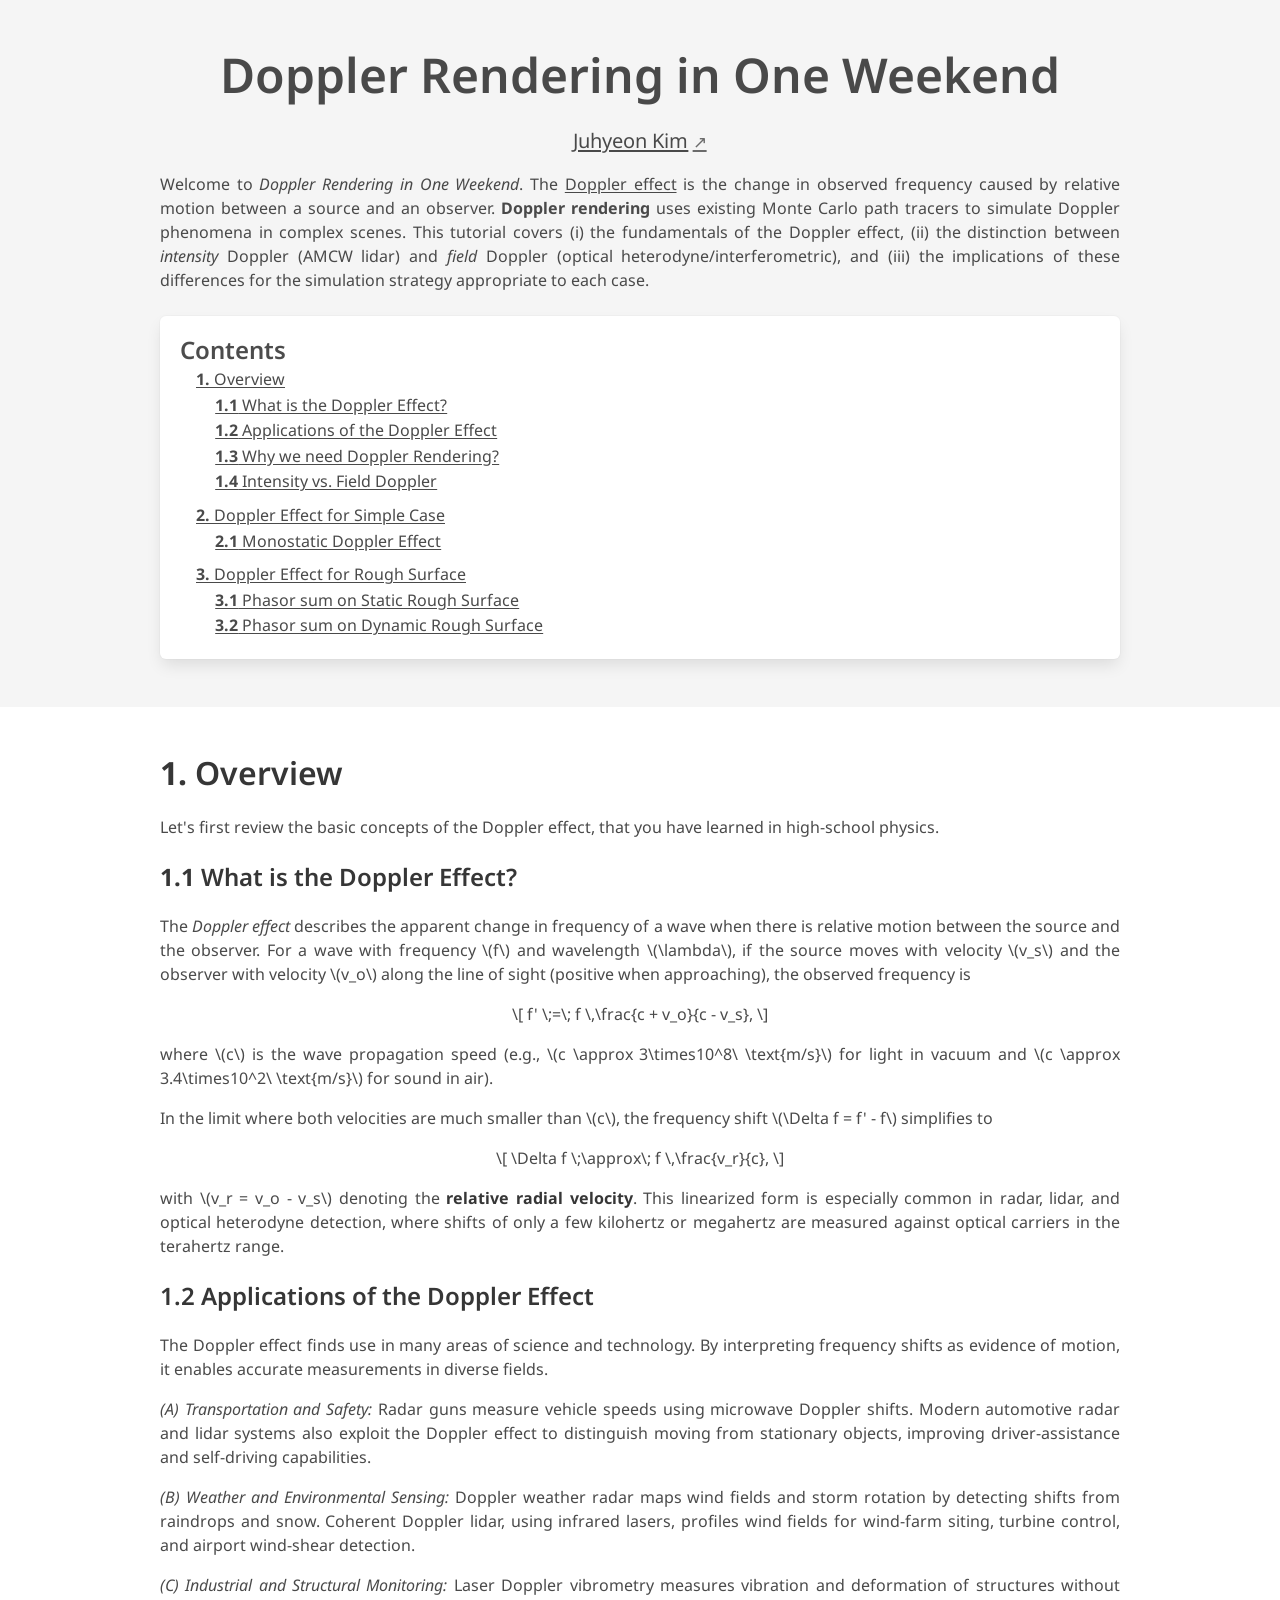
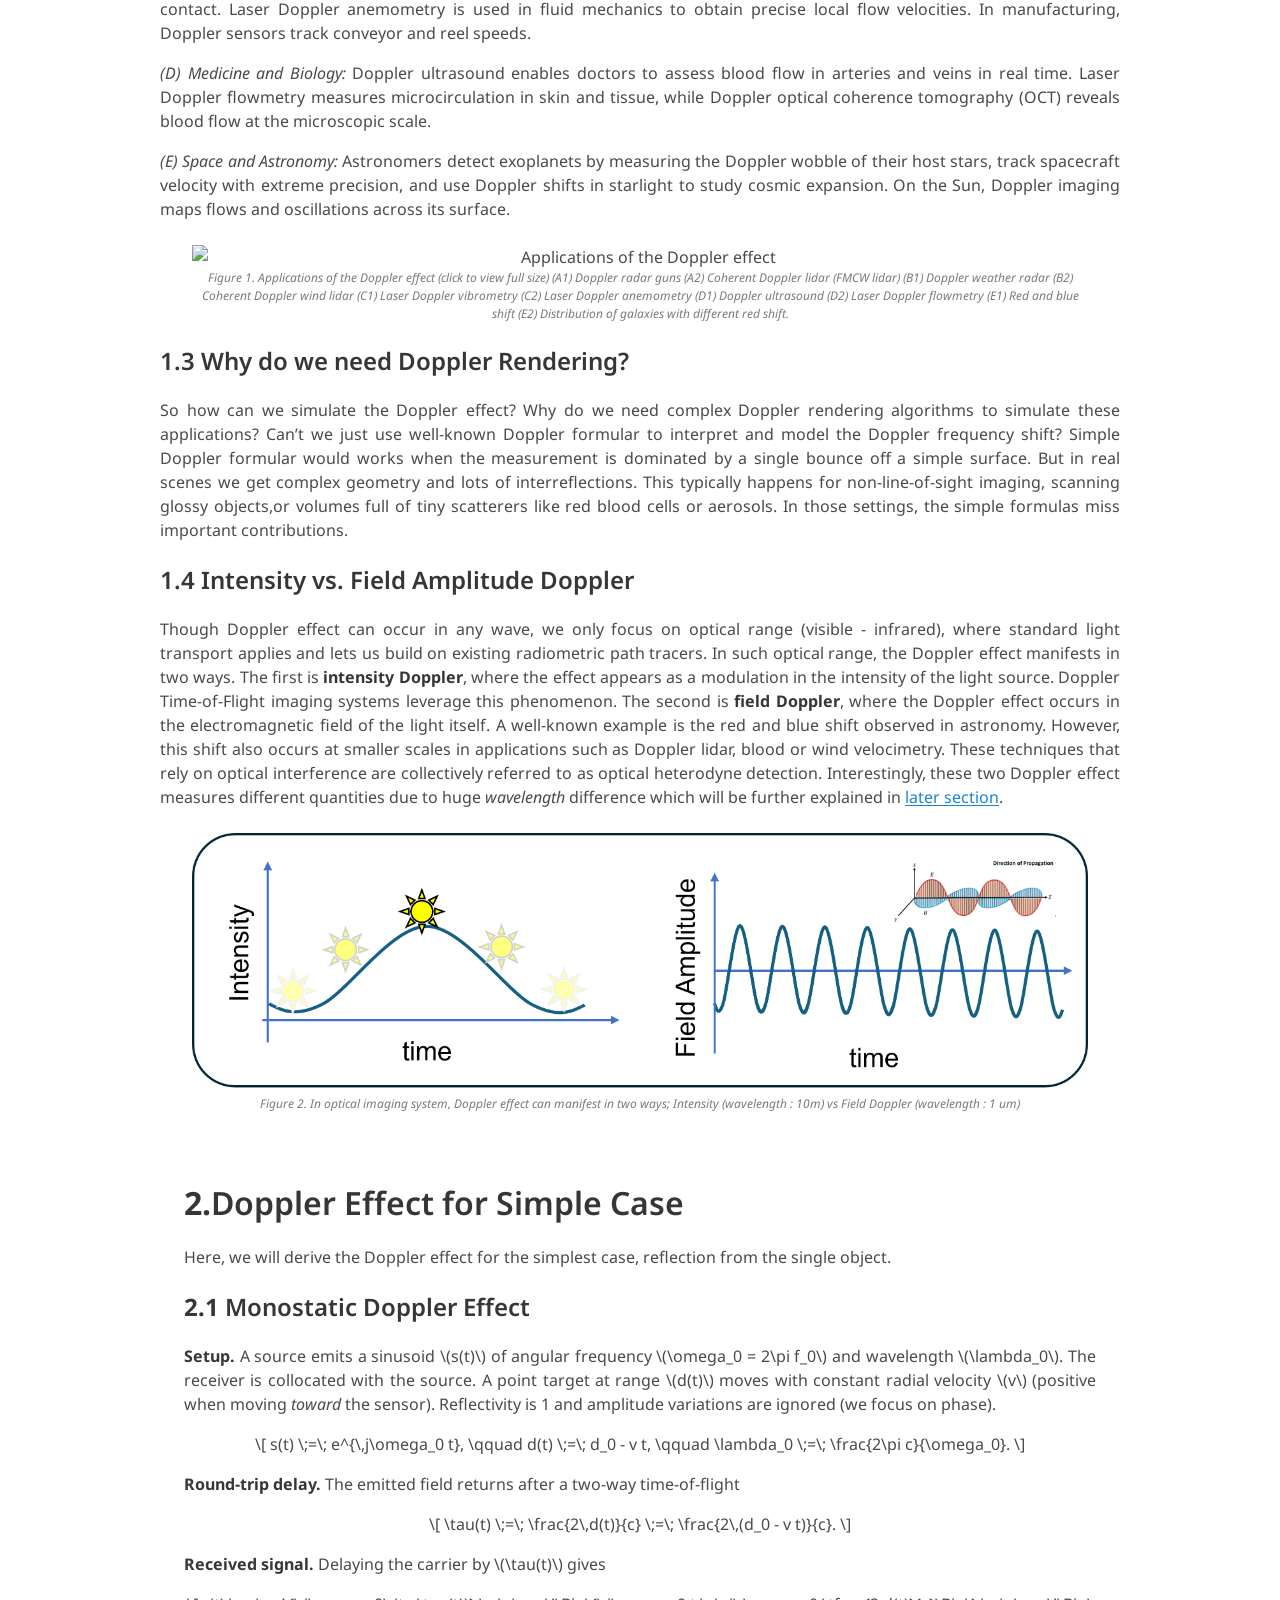
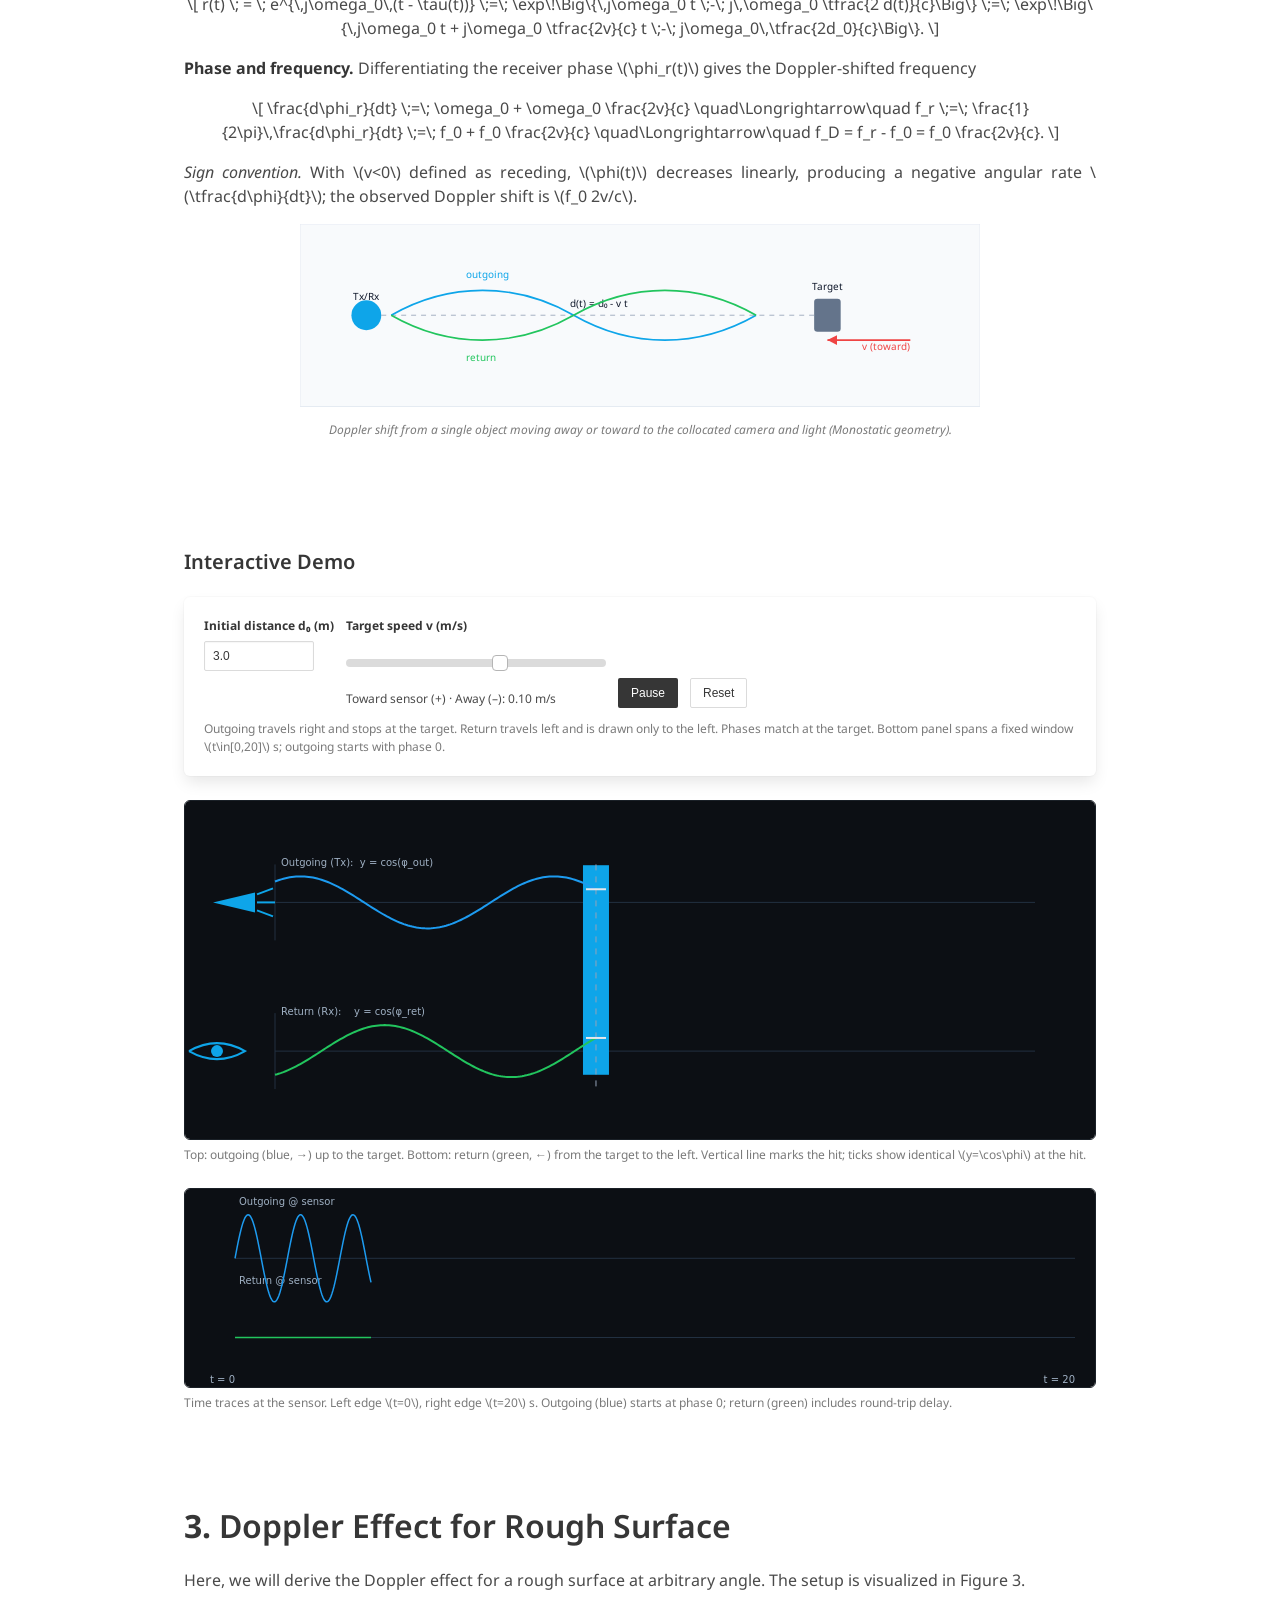
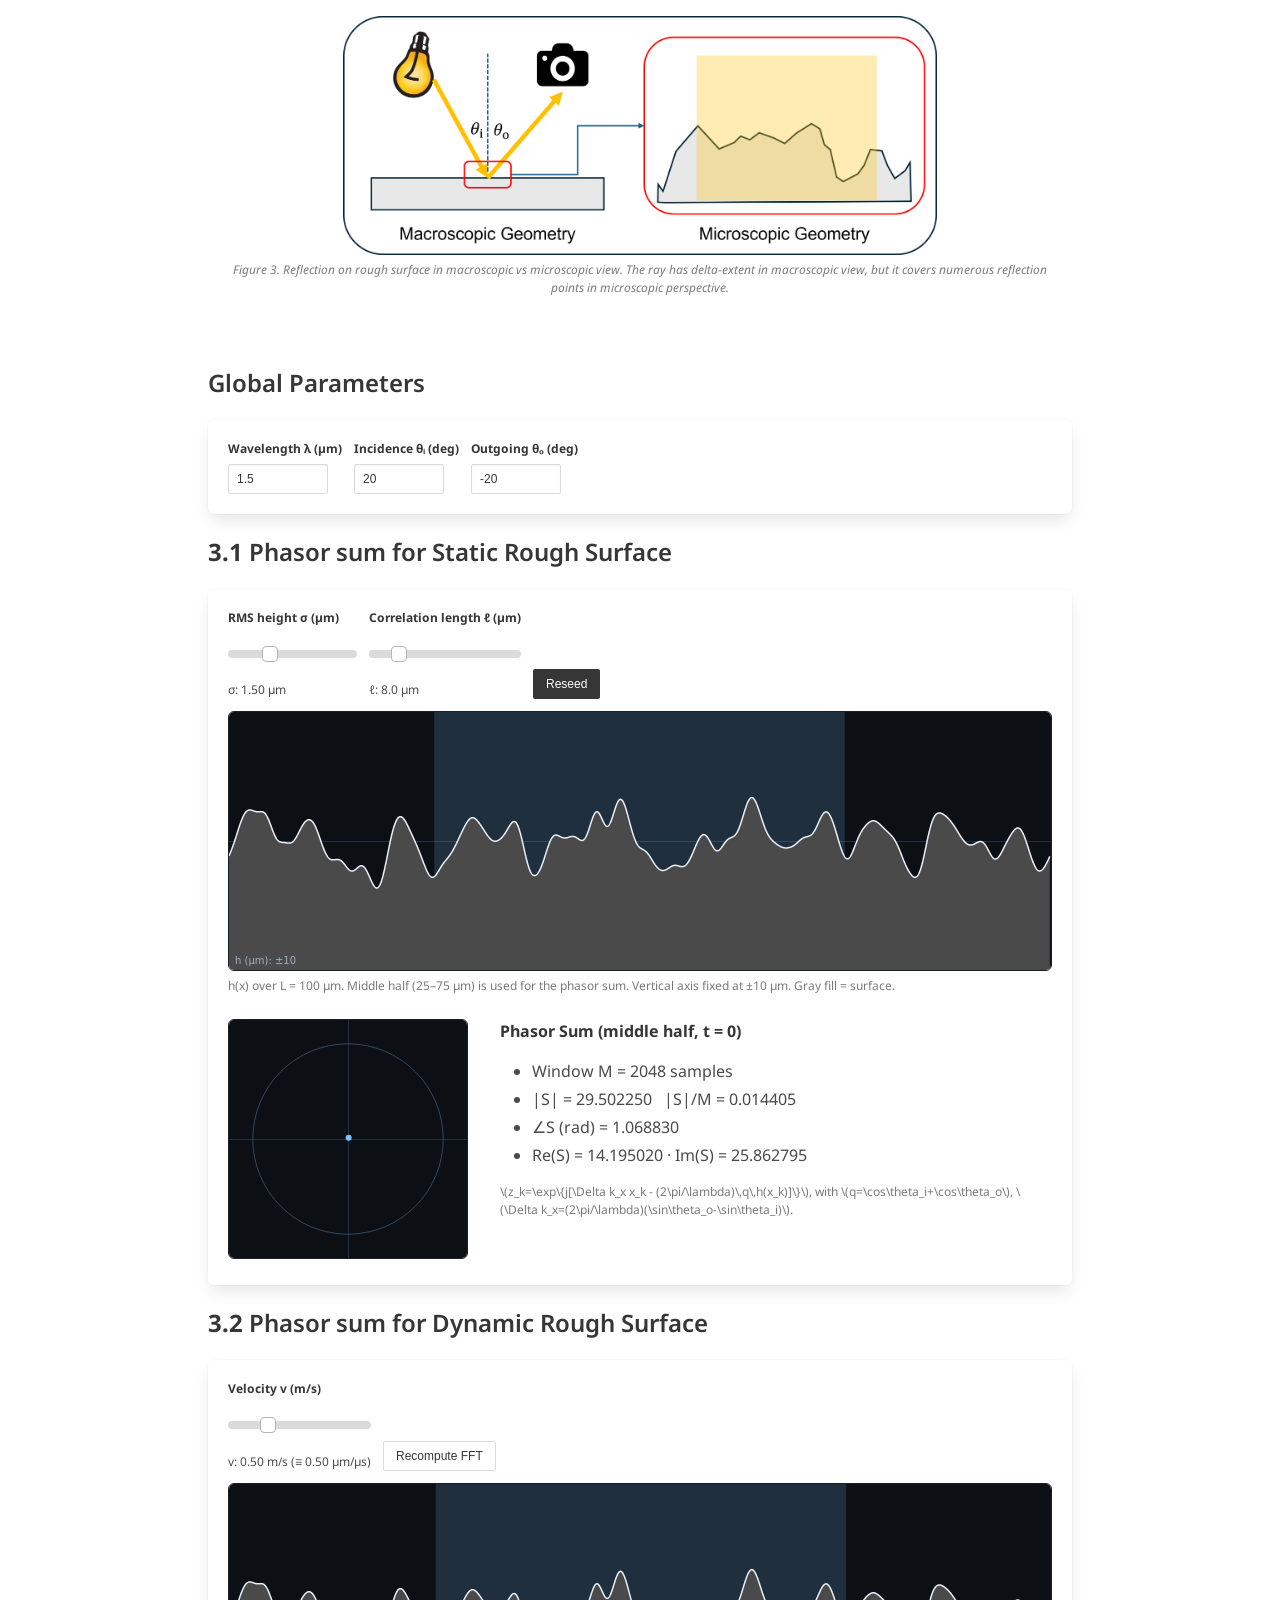
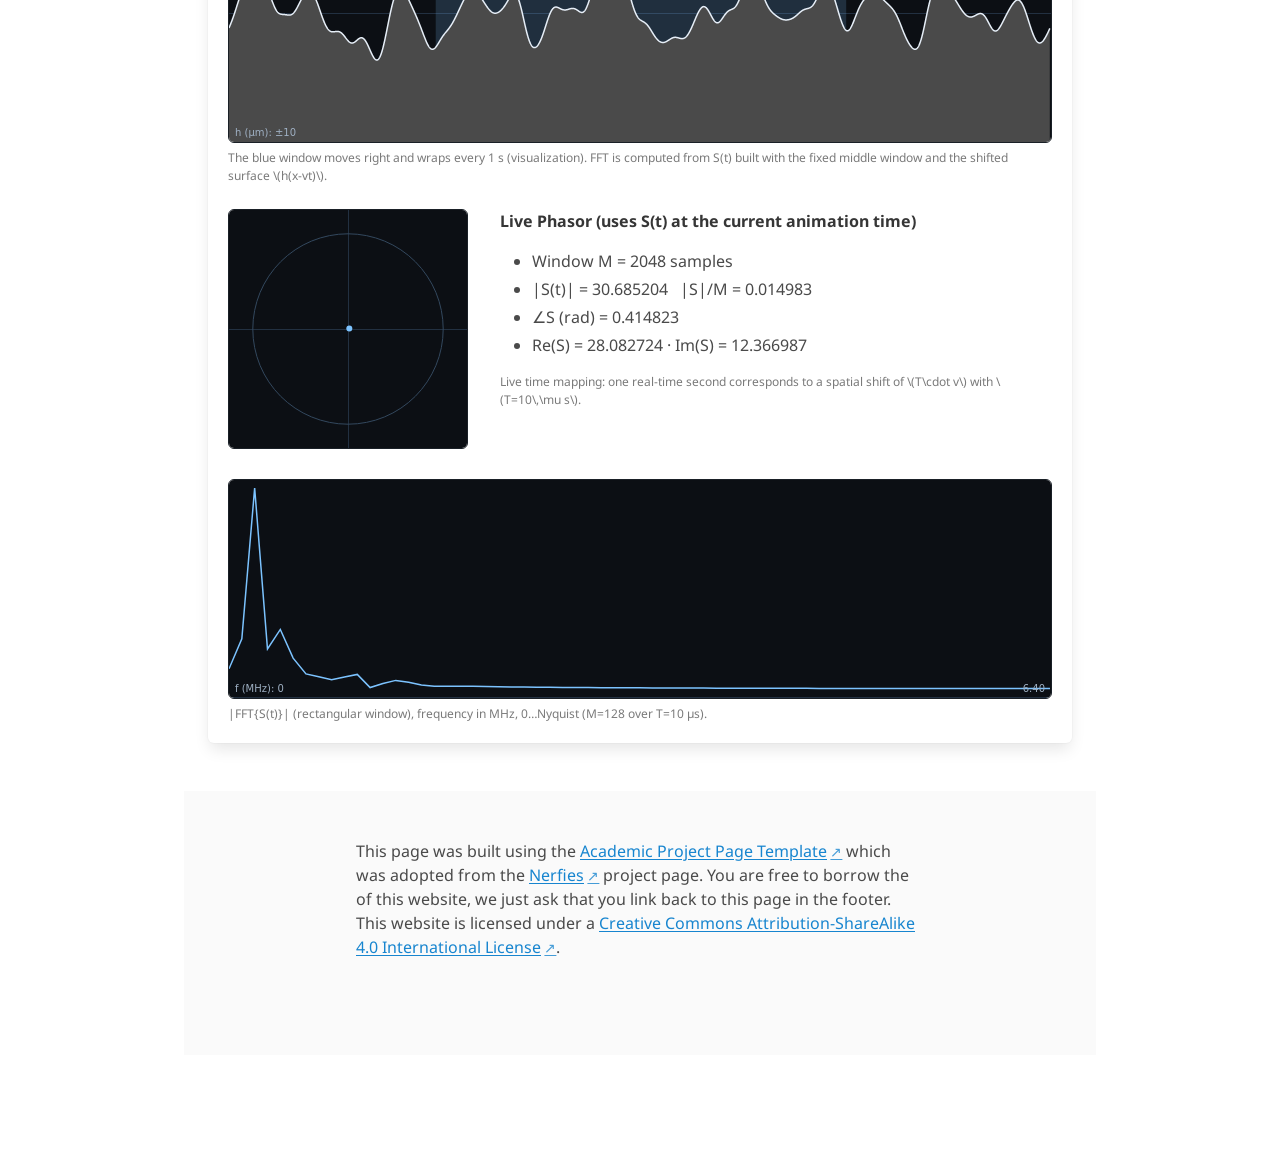
==== commit 65d63a00: "update" ====
--- a/doppler_tutorial/index.html
+++ b/doppler_tutorial/index.html
@@ -71,14 +71,9 @@
      <a href="https://juhyeonkim.netlify.app/" target="_blank" rel="noopener">Juhyeon Kim</a>
     </p>
       <div class="content has-text-justified">
-      <p>
-        Welcome to <em>Doppler Rendering in One Weekend</em>. 
-        The <a href="https://en.wikipedia.org/wiki/Doppler_effect">Doppler effect</a> is a physical phenomenon that frequency changes due to moving objects or observers.
-        Doppler rendering is about simulating such Doppler effect on complex scene, using existing Monte Carlo path tracers.
-        In this tutorial, you will learn the basics of Doppler effect, and understand how Doppler effect is fundamentally different 
-        for AMCW (intensity Doppler) and coherent detections (field amplitude Doppler), and also understand its implication on each detections'
-        simulation strategies.
-      </p>
+<p>Welcome to <em>Doppler Rendering in One Weekend</em>.
+The <a href="https://en.wikipedia.org/wiki/Doppler_effect">Doppler effect</a> is the change in observed frequency caused by relative motion between a source and an observer. <strong>Doppler rendering</strong> uses existing Monte Carlo path tracers to simulate Doppler phenomena in complex scenes.
+This tutorial covers (i) the fundamentals of the Doppler effect, (ii) the distinction between <em>intensity</em> Doppler (AMCW lidar) and <em>field</em> Doppler (optical heterodyne/interferometric), and (iii) the implications of these differences for the simulation strategy appropriate to each case.</p>
     </div>
 
     <!-- Contents -->
@@ -267,7 +262,7 @@
     style="max-width:100%; height:auto;"
     loading="lazy">
   <figcaption class="is-size-7 has-text-grey">
-    In optical imaging system, Doppler effect can manifest in two ways; Intensity (wavelength : 10m) vs Field Doppler (wavelength : 1 um)
+    Figure 2. In optical imaging system, Doppler effect can manifest in two ways; Intensity (wavelength : 10m) vs Field Doppler (wavelength : 1 um)
   </figcaption>
 </figure>
 </div>
@@ -357,13 +352,13 @@
       <text x="636" y="80" text-anchor="middle" font-size="12" fill="#0f172a">Target</text>
       <!-- range line -->
       <line x1="98" y1="110" x2="620" y2="110" stroke="#94a3b8" stroke-dasharray="6 6"/>
-      <text x="360" y="100" text-anchor="middle" font-size="12" fill="#0f172a">d(t) = d₀ + v t</text>
+      <text x="360" y="100" text-anchor="middle" font-size="12" fill="#0f172a">d(t) = d₀ - v t</text>
       <!-- velocity arrow -->
       <marker id="arrow" markerWidth="10" markerHeight="10" refX="6" refY="3" orient="auto">
         <polygon points="0 0, 6 3, 0 6" fill="#ef4444"/>
       </marker>
-      <line x1="636" y1="140" x2="736" y2="140" stroke="#ef4444" stroke-width="2" marker-end="url(#arrow)"/>
-      <text x="736" y="152" text-anchor="end" font-size="12" fill="#ef4444">v (away)</text>
+      <line x1="736" y1="140" x2="636" y2="140" stroke="#ef4444" stroke-width="2" marker-end="url(#arrow)"/>
+      <text x="736" y="152" text-anchor="end" font-size="12" fill="#ef4444">v (toward)</text>
       <!-- outgoing wave -->
       <path d="M 110 110 C 180 70, 260 70, 330 110" fill="none" stroke="#0ea5e9" stroke-width="2"/>
       <path d="M 330 110 C 400 150, 480 150, 550 110" fill="none" stroke="#0ea5e9" stroke-width="2"/>
@@ -765,15 +760,32 @@
 
     <div class="content has-text-justified">
       <p>
-       Here, we will derive the Doppler effect for a rough surface at arbitrary angle.
+       Here, we will derive the Doppler effect for a rough surface at arbitrary angle. 
+       The setup is visualized in Figure 3.
       </p>
     </div>
+
+<div class="content has-text-justified">
+<!-- Place this right under your 1.2 section content -->
+<figure class="image has-text-centered" id="fig-applications">
+  <!-- Click to open full-size in a new tab -->
+  <img
+    src="static/images/macro_micro_geom.png"
+    alt="macro_micro_geom"
+    style="max-width:70%; height:auto;"
+    loading="lazy">
+  <figcaption class="is-size-7 has-text-grey">
+    Figure 3. Reflection on rough surface in macroscopic vs microscopic view. The ray has delta-extent in macroscopic view, but it covers 
+    numerous reflection points in microscopic perspective.
+  </figcaption>
+</figure>
+</div>
 
 
 <section class="section" id="ch3-1">
   <div class="container is-max-desktop">
     <!-- Global optics -->
-    <h2 class="title is-4">Global Optics (synced)</h2>
+    <h2 class="title is-4">Global Parameters</h2>
     <div class="box">
       <div class="field is-grouped is-grouped-multiline">
         <div class="control">
@@ -786,7 +798,7 @@
         </div>
         <div class="control">
           <label class="label is-small">Outgoing θₒ (deg)</label>
-          <input id="gl-theta-o" class="input is-small" type="number" min="-89" max="89" step="0.1" value="20" style="width:90px;">
+          <input id="gl-theta-o" class="input is-small" type="number" min="-89" max="89" step="0.1" value="-20" style="width:90px;">
         </div>
       </div>
     </div>
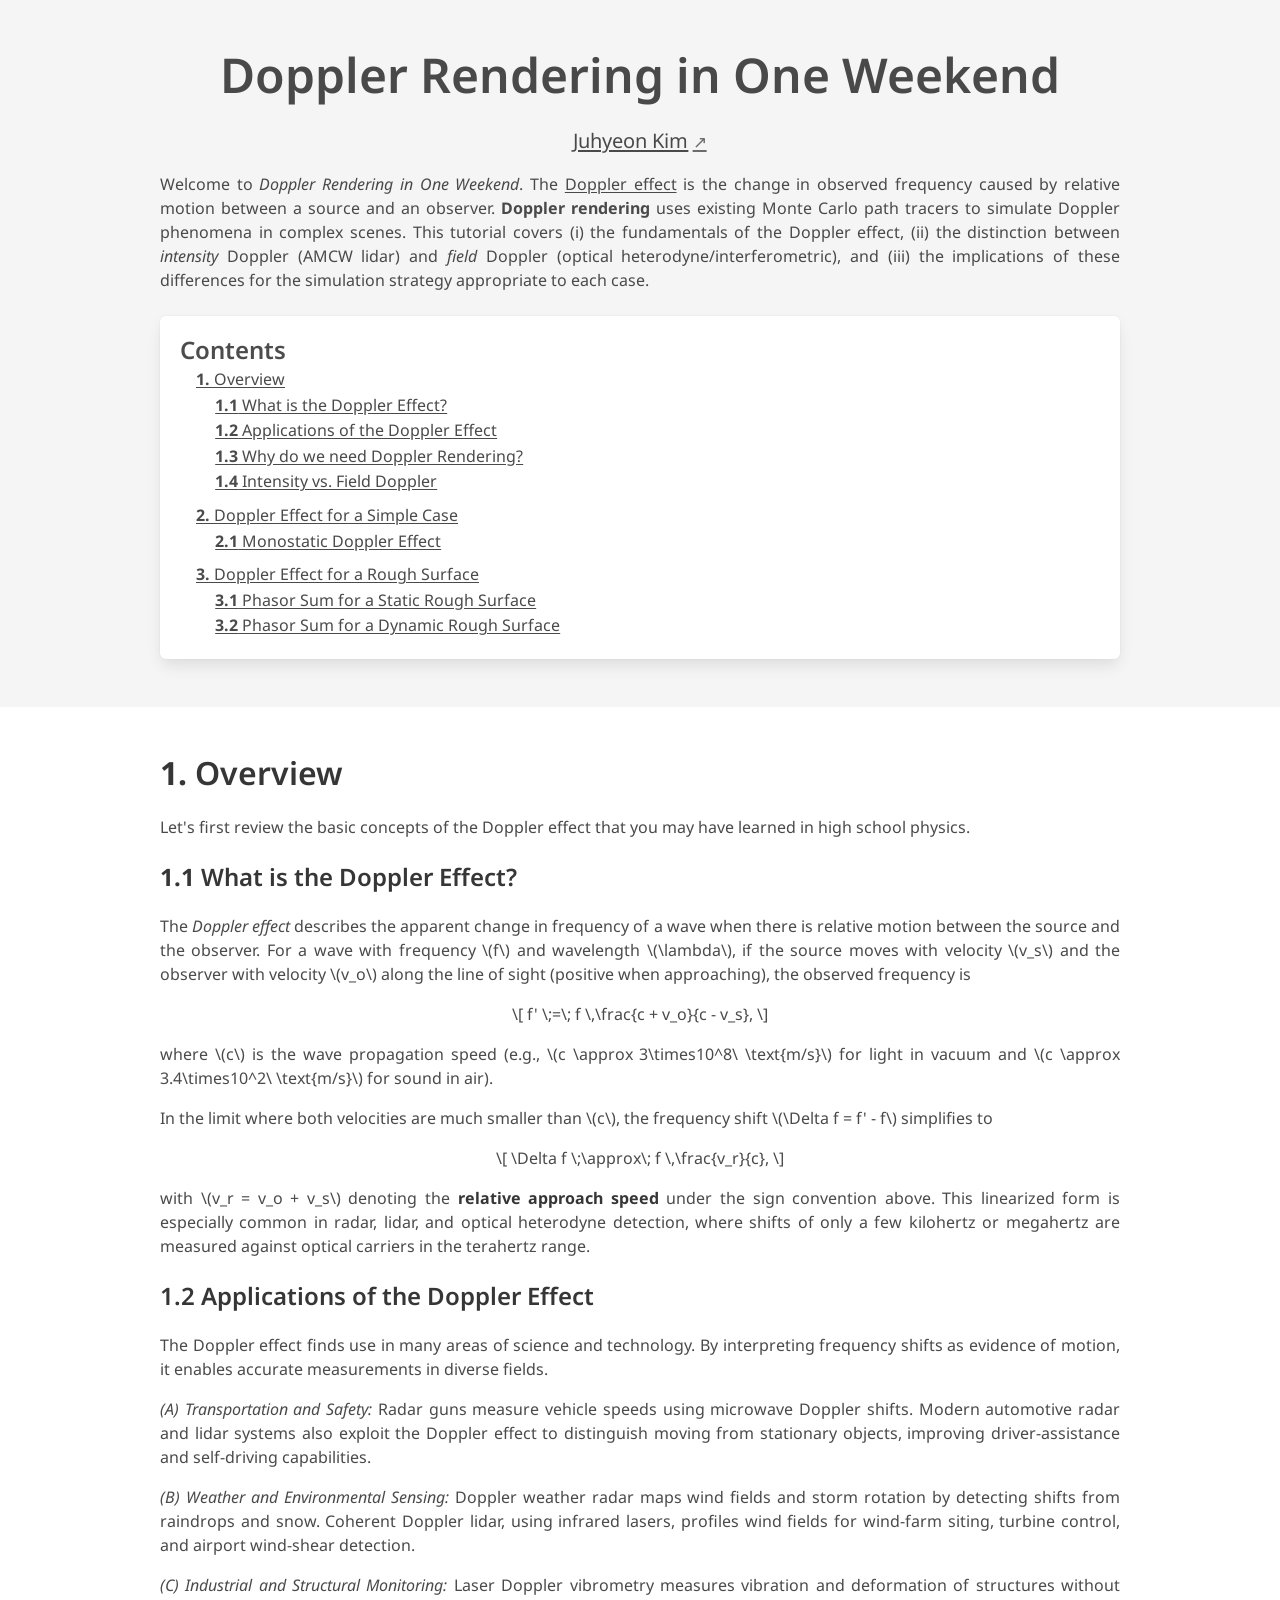
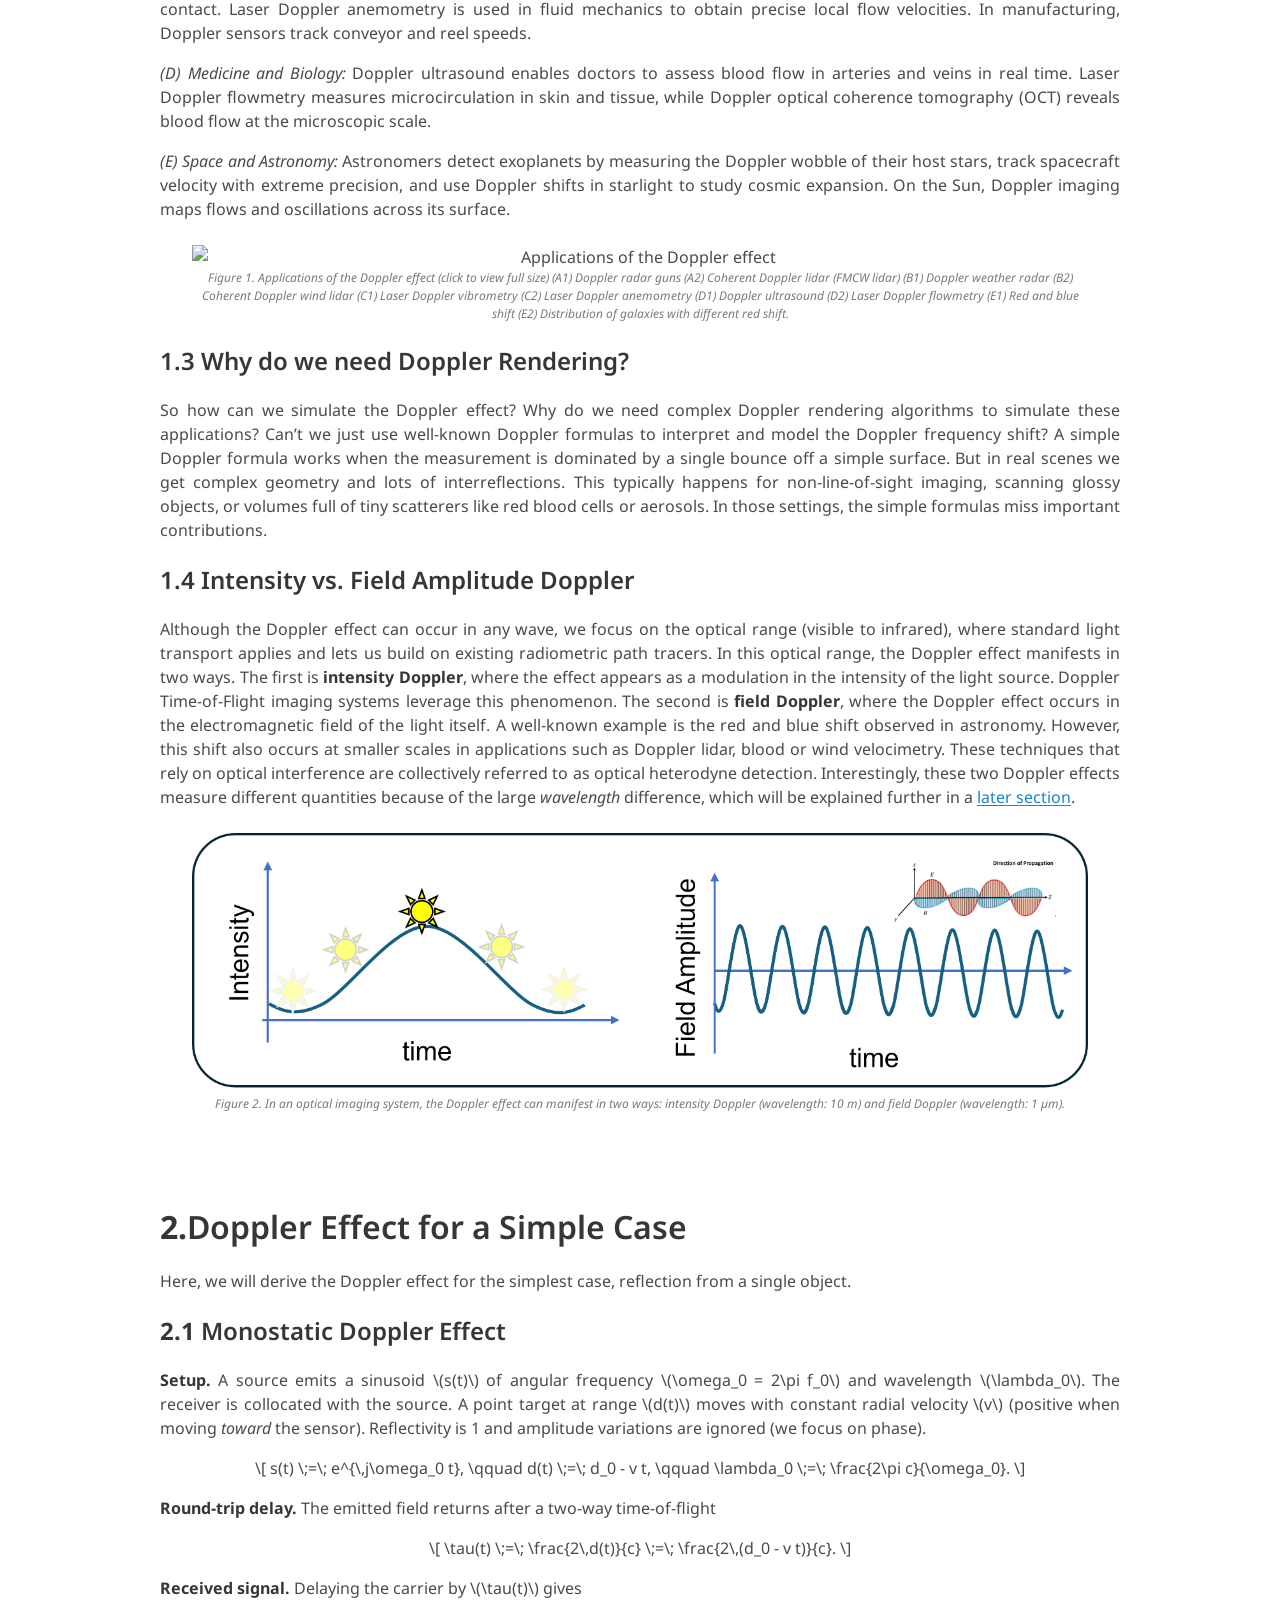
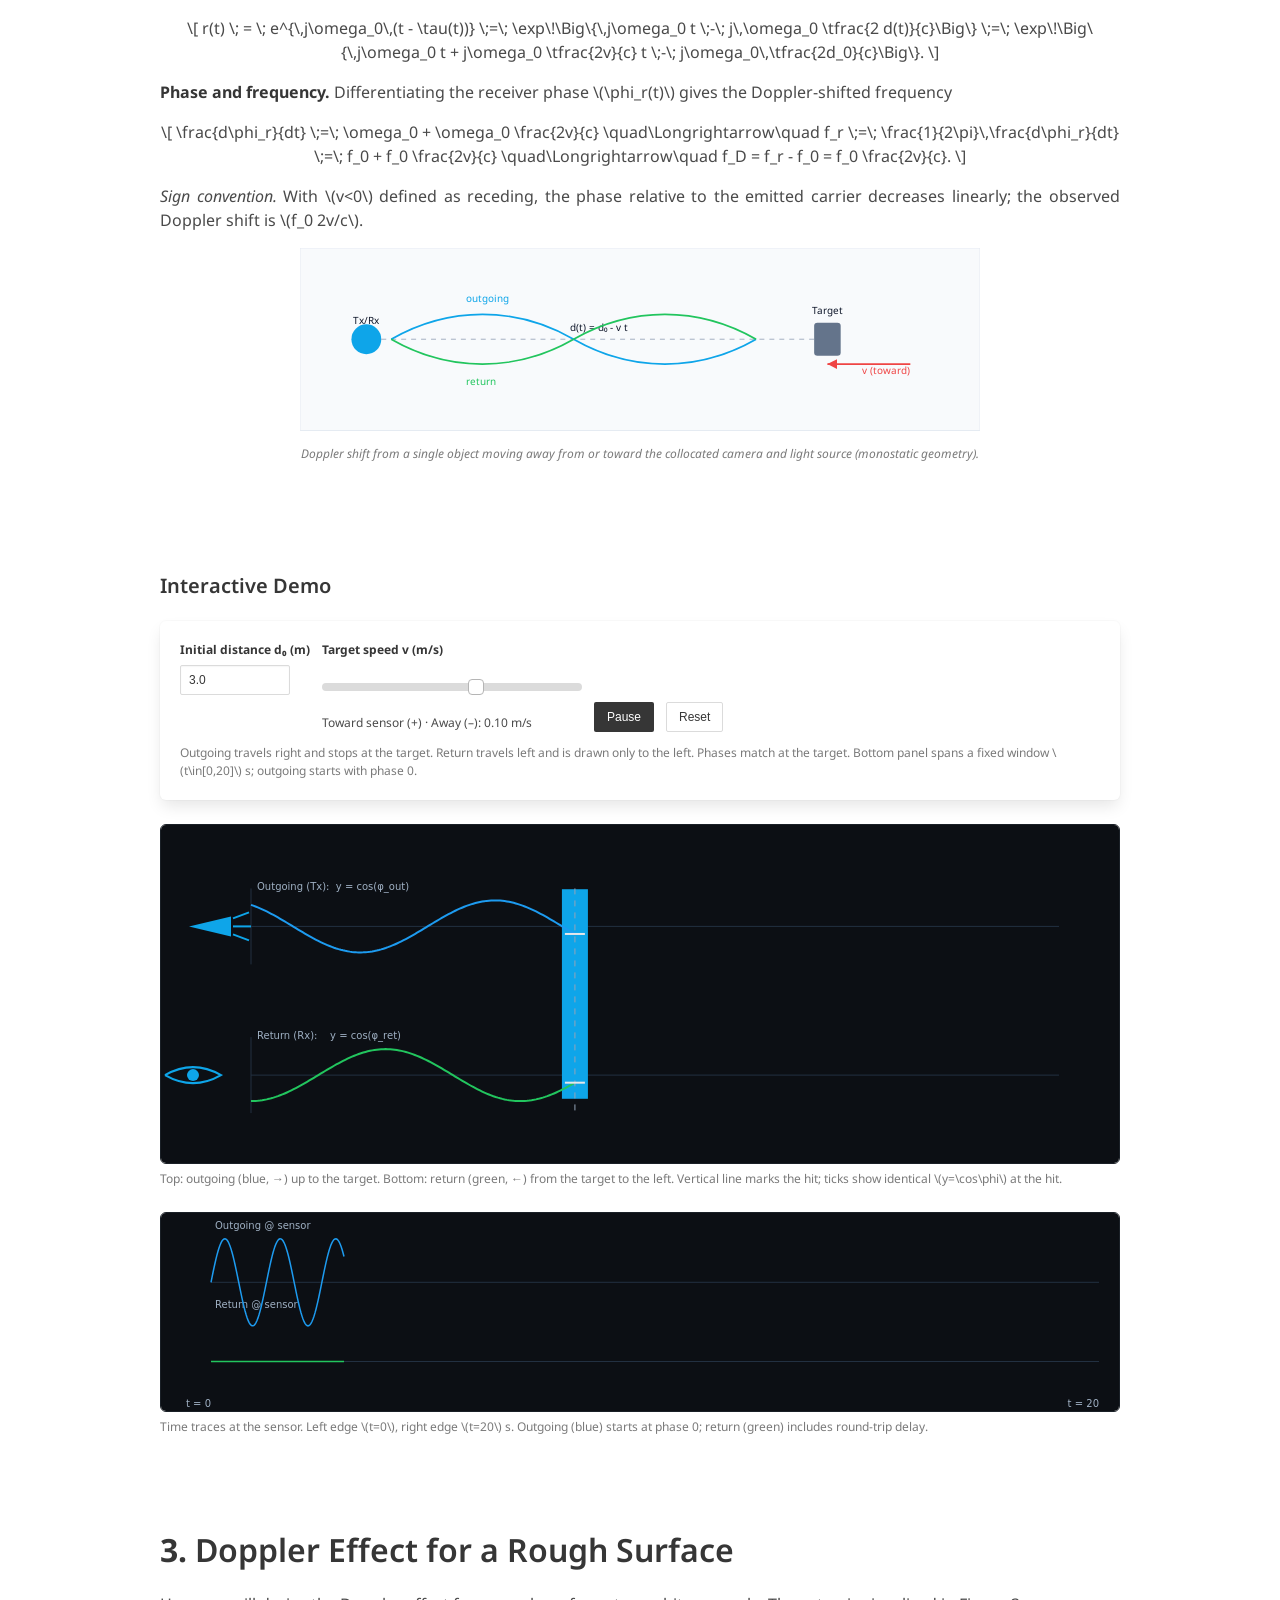
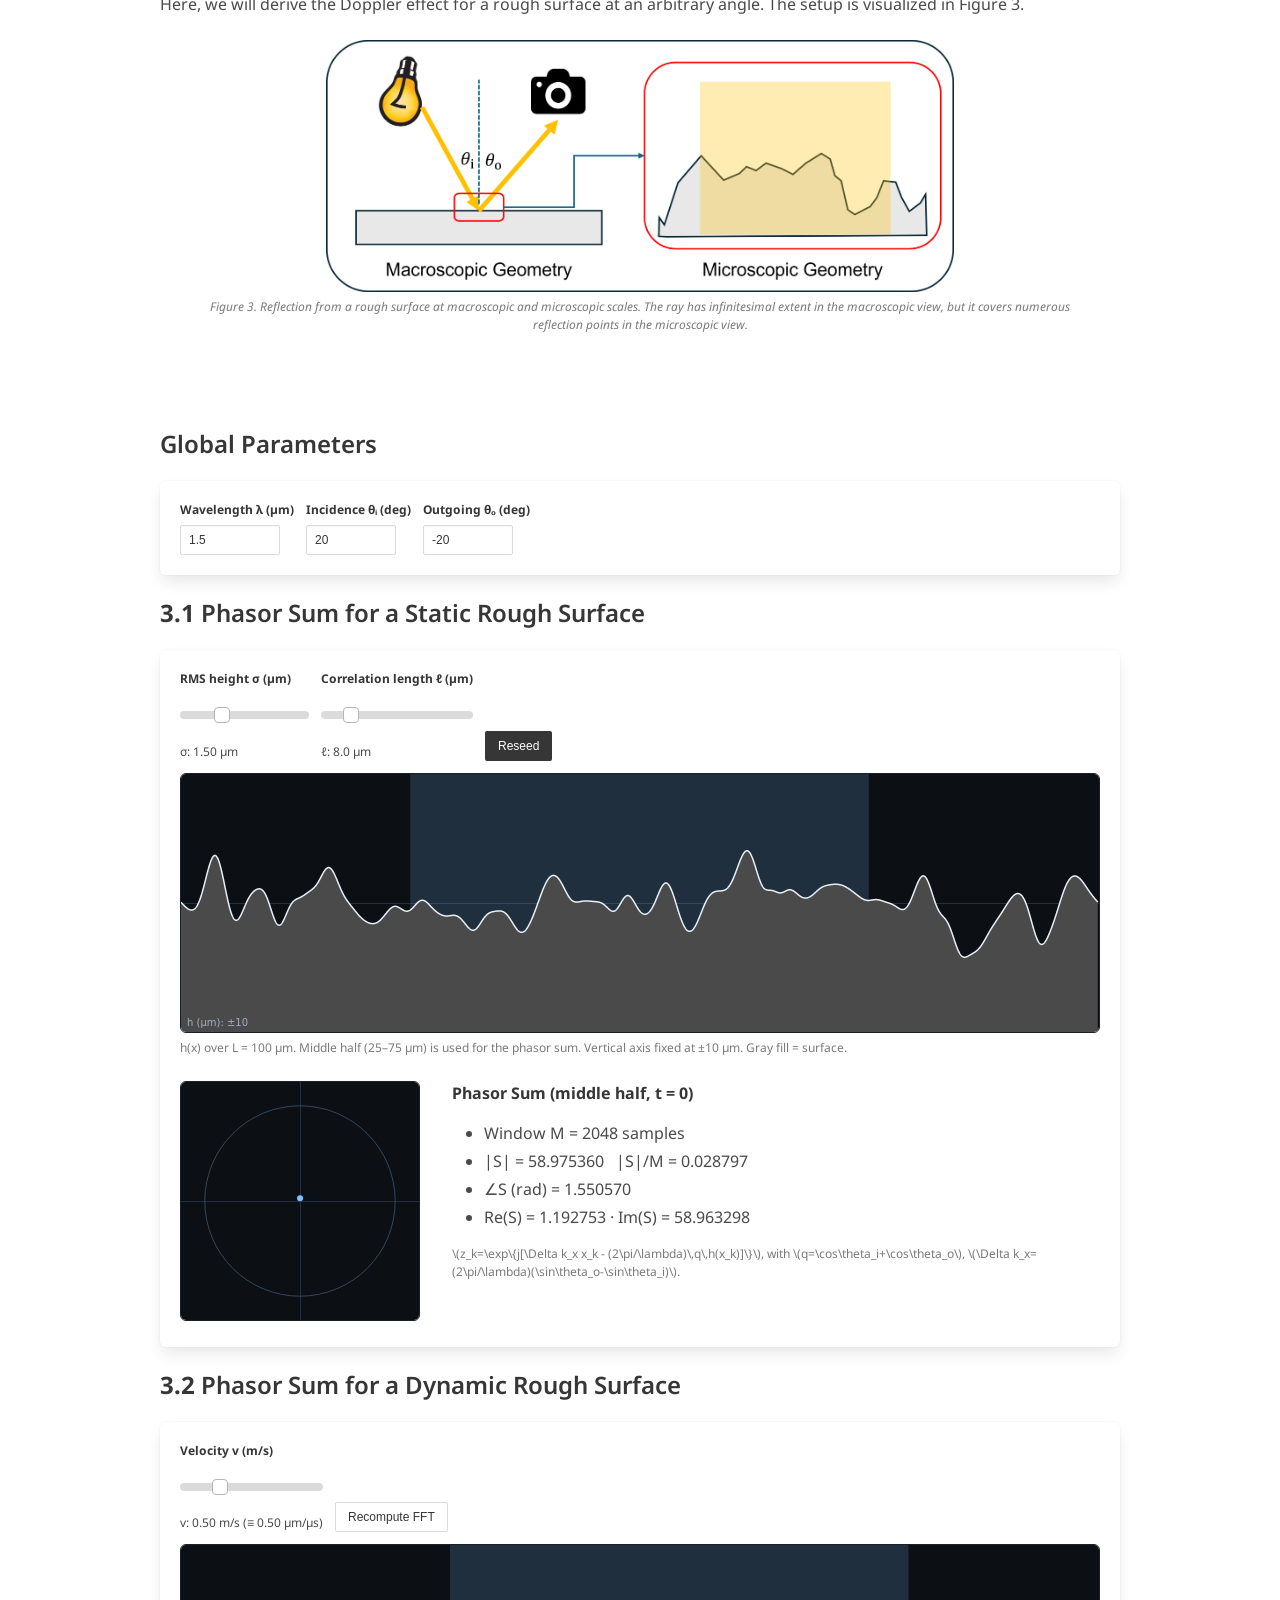
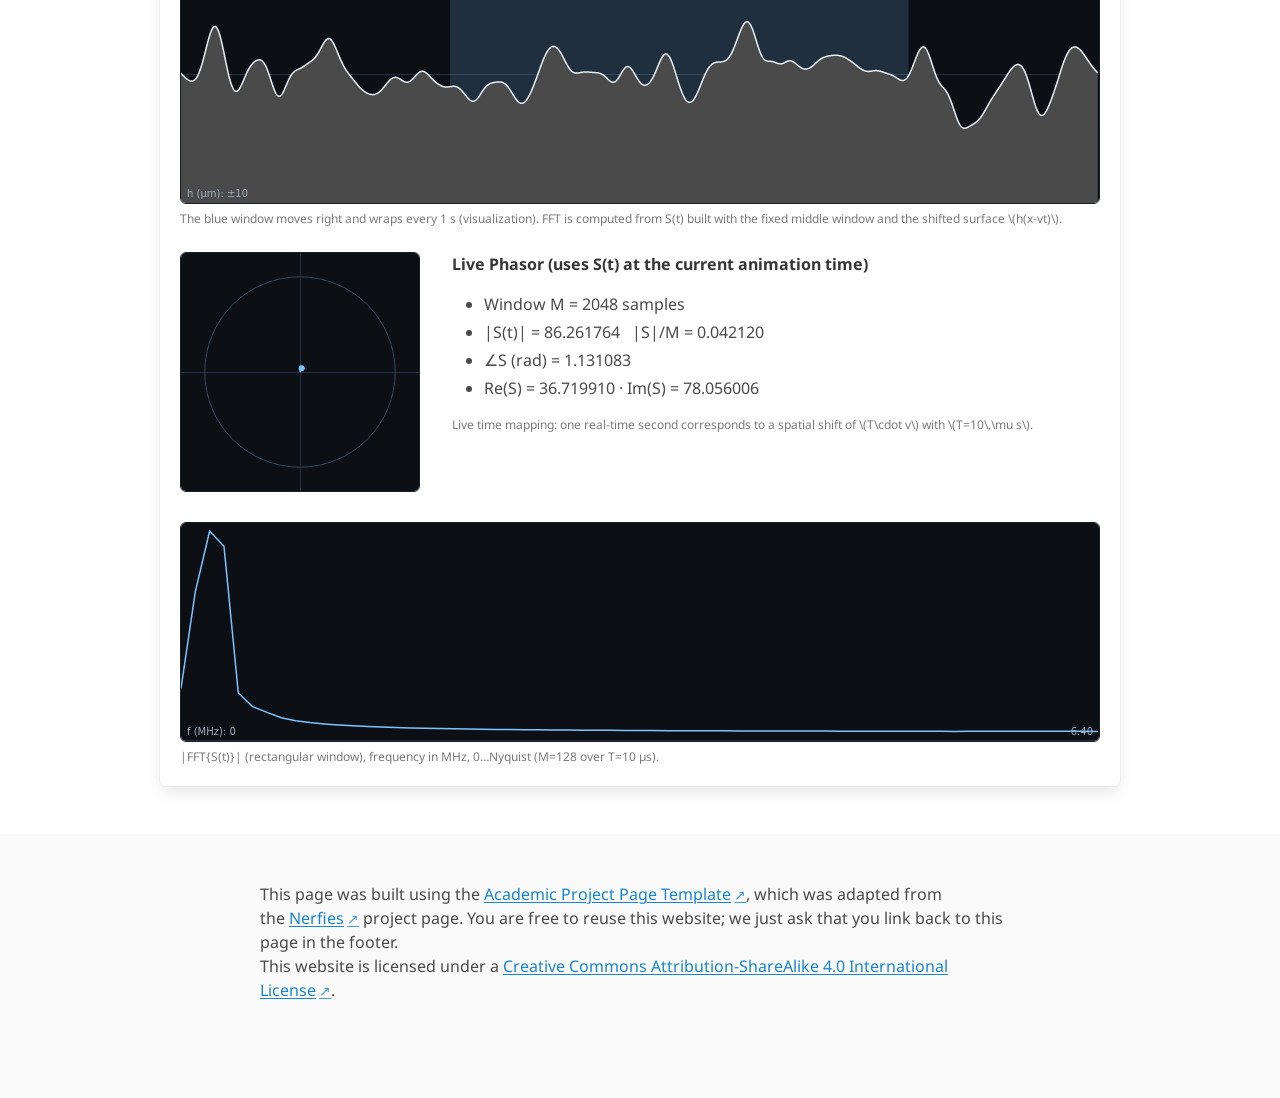
==== commit 36a0314f: "grammar fix" ====
--- a/doppler_tutorial/index.html
+++ b/doppler_tutorial/index.html
@@ -1,24 +1,22 @@
 <!DOCTYPE html>
-<html>
+<html lang="en">
 <head>
   <meta charset="utf-8">
-  <!-- Meta tags for social media banners, these should be filled in appropriatly as they are your "business card" -->
+  <!-- Meta tags for social media banners, these should be filled in appropriately as they are your "business card" -->
   <!-- Replace the content tag with appropriate information -->
-  <meta name="description" content="Template">
-  <meta property="og:title" content="Template"/>
-  <meta property="og:description" content="Template"/>
-  <meta property="og:url" content="https://juhyeonkim95.github.io/project-pages/template/"/>
-  <!-- Path to banner image, should be in the path listed below. Optimal dimenssions are 1200X630-->
-  <meta property="og:image" content="static/image/teaser.png" />
-  <meta property="og:image:width" content="1200"/>
-  <meta property="og:image:height" content="630"/>
-
-
-  <meta name="twitter:title" content="template">
-  <meta name="twitter:description" content="template">
-  <!-- Path to banner image, should be in the path listed below. Optimal dimenssions are 1200X600-->
-  <meta name="twitter:image" content="static/images/teaser.png">
-  <meta name="twitter:card" content="static/images/teaser.png">
+  <meta name="description" content="Doppler Rendering in One Weekend">
+  <meta property="og:title" content="Doppler Rendering in One Weekend"/>
+  <meta property="og:description" content="Doppler Rendering in One Weekend"/>
+  <meta property="og:url" content="https://juhyeonkim95.github.io/project-pages/doppler_tutorial/"/>
+  <!-- Path to banner image, should be in the path listed below. Optimal dimensions are 1200X630-->
+  <meta property="og:image" content="https://juhyeonkim95.github.io/project-pages/doppler_tutorial/static/images/doppler_applications.png" />
+
+
+  <meta name="twitter:title" content="Doppler Rendering in One Weekend">
+  <meta name="twitter:description" content="Doppler Rendering in One Weekend">
+  <!-- Path to banner image, should be in the path listed below. Optimal dimensions are 1200X600-->
+  <meta name="twitter:image" content="https://juhyeonkim95.github.io/project-pages/doppler_tutorial/static/images/doppler_applications.png">
+  <meta name="twitter:card" content="summary_large_image">
   <!-- Keywords for your paper to be indexed by-->
   <meta name="keywords" content="Time-of-Flight Imaging, Physically-based Rendering">
   <meta name="viewport" content="width=device-width, initial-scale=1">
@@ -38,7 +36,6 @@
   <link rel="stylesheet" href="static/css/index.css">
 
   <script src="https://ajax.googleapis.com/ajax/libs/jquery/3.5.1/jquery.min.js"></script>
-  <script src="https://documentcloud.adobe.com/view-sdk/main.js"></script>
   <script defer src="static/js/fontawesome.all.min.js"></script>
   <script src="static/js/bulma-carousel.min.js"></script>
   <script src="static/js/bulma-slider.min.js"></script>
@@ -52,7 +49,6 @@
     <!-- To automatically render math in text elements, include the auto-render extension: -->
     <script defer src="https://cdn.jsdelivr.net/npm/katex@0.10.0-rc.1/dist/contrib/auto-render.min.js" integrity="sha384-yACMu8JWxKzSp/C1YV86pzGiQ/l1YUfE8oPuahJQxzehAjEt2GiQuy/BIvl9KyeF" crossorigin="anonymous"
         onload="renderMathInElement(document.body);"></script>
-<script src="https://cdn.jsdelivr.net/pyodide/v0.28.3/full/pyodide.js"></script>
 
 
 </head>
@@ -83,15 +79,15 @@
         <li><a href="#ch1"><strong>1.</strong> Overview</a></li>
         <li style="margin-left:1.2rem;"><a href="#ch1-1"><strong>1.1</strong> What is the Doppler Effect?</a></li>
         <li style="margin-left:1.2rem;"><a href="#ch1-2"><strong>1.2</strong> Applications of the Doppler Effect</a></li>
-        <li style="margin-left:1.2rem;"><a href="#ch1-3"><strong>1.3</strong> Why we need Doppler Rendering?</a></li>
+        <li style="margin-left:1.2rem;"><a href="#ch1-3"><strong>1.3</strong> Why do we need Doppler Rendering?</a></li>
         <li style="margin-left:1.2rem;"><a href="#ch1-4"><strong>1.4</strong> Intensity vs. Field Doppler</a></li>
         
-        <li style="margin-top:.5rem;"><a href="#ch2"><strong>2.</strong> Doppler Effect for Simple Case</a></li>
+        <li style="margin-top:.5rem;"><a href="#ch2"><strong>2.</strong> Doppler Effect for a Simple Case</a></li>
         <li style="margin-left:1.2rem;"><a href="#ch2-1"><strong>2.1</strong> Monostatic Doppler Effect</a></li>
 
-        <li style="margin-top:.5rem;"><a href="#ch3"><strong>3.</strong> Doppler Effect for Rough Surface</a></li>
-        <li style="margin-left:1.2rem;"><a href="#ch3-1"><strong>3.1</strong> Phasor sum on Static Rough Surface</a></li>
-        <li style="margin-left:1.2rem;"><a href="#ch3-2"><strong>3.2</strong> Phasor sum on Dynamic Rough Surface</a></li>
+        <li style="margin-top:.5rem;"><a href="#ch3"><strong>3.</strong> Doppler Effect for a Rough Surface</a></li>
+        <li style="margin-left:1.2rem;"><a href="#ch3-1"><strong>3.1</strong> Phasor Sum for a Static Rough Surface</a></li>
+        <li style="margin-left:1.2rem;"><a href="#ch3-2"><strong>3.2</strong> Phasor Sum for a Dynamic Rough Surface</a></li>
         
         <!-- <li style="margin-top:.5rem;"><a href="#ch4"><strong>4.</strong> Doppler Rendering</a></li>
         <li style="margin-left:1.2rem;"><a href="#ch4-1"><strong>4.1</strong> Intensity Doppler Rendering</a></li>
@@ -111,7 +107,7 @@
 
     <div class="content has-text-justified">
       <p>
-        Let's first review the basic concepts of the Doppler effect, that you have learned in high-school physics.
+        Let's first review the basic concepts of the Doppler effect that you may have learned in high school physics.
       </p>
     </div>
 
@@ -150,7 +146,7 @@
   </p>
 
   <p>
-    with \(v_r = v_o - v_s\) denoting the <strong>relative radial velocity</strong>.
+    with \(v_r = v_o + v_s\) denoting the <strong>relative approach speed</strong> under the sign convention above.
     This linearized form is especially common in radar, lidar, and optical
     heterodyne detection, where shifts of only a few kilohertz or megahertz
     are measured against optical carriers in the terahertz range.
@@ -226,10 +222,10 @@
 <div class="content has-text-justified">
   <p>
     So how can we simulate the Doppler effect? Why do we need complex Doppler rendering algorithms to simulate these applications? 
-    Can’t we just use well-known Doppler formular to interpret and model the Doppler frequency shift?
-    Simple Doppler formular would works when the measurement is dominated by a single bounce off a simple surface. 
+    Can’t we just use well-known Doppler formulas to interpret and model the Doppler frequency shift?
+    A simple Doppler formula works when the measurement is dominated by a single bounce off a simple surface.
     But in real scenes we get complex geometry and lots of interreflections. 
-    This typically happens for non-line-of-sight imaging, scanning glossy objects,or volumes full of tiny scatterers like red blood cells or aerosols. In those settings, the simple formulas miss important contributions.
+    This typically happens for non-line-of-sight imaging, scanning glossy objects, or volumes full of tiny scatterers like red blood cells or aerosols. In those settings, the simple formulas miss important contributions.
   </p>
 </div>
 
@@ -240,21 +236,21 @@
 
 <div class="content has-text-justified">
   <p>
-    Though Doppler effect can occur in any wave, we only focus on optical range (visible - infrared), where standard light transport applies and lets us build on existing radiometric path tracers. 
-    In such optical range, the Doppler effect manifests in two ways. 
+    Although the Doppler effect can occur in any wave, we focus on the optical range (visible to infrared), where standard light transport applies and lets us build on existing radiometric path tracers.
+    In this optical range, the Doppler effect manifests in two ways.
     The first is <strong>intensity Doppler</strong>, where the effect appears as a modulation in the intensity of the light source. 
     Doppler Time-of-Flight imaging systems leverage this phenomenon.
     The second is <strong>field Doppler</strong>, where the Doppler effect occurs in the electromagnetic field of the light itself. 
     A well-known example is the red and blue shift observed in astronomy. 
     However, this shift also occurs at smaller scales in applications such as Doppler lidar, blood or wind velocimetry. 
     These techniques that rely on optical interference are collectively referred to as optical heterodyne detection. 
-    Interestingly, these two Doppler effect measures different quantities due to huge <em> wavelength </em> difference which will be further explained in <a href="#ch3-2"> later section</a>.
+    Interestingly, these two Doppler effects measure different quantities because of the large <em> wavelength </em> difference, which will be explained further in a <a href="#ch3-2"> later section</a>.
   </p>
 </div>
 
 <div class="content has-text-justified">
 <!-- Place this right under your 1.2 section content -->
-<figure class="image has-text-centered" id="fig-applications">
+<figure class="image has-text-centered" id="fig-doppler-types">
   <!-- Click to open full-size in a new tab -->
   <img
     src="static/images/intensity_vs_field.png"
@@ -262,7 +258,7 @@
     style="max-width:100%; height:auto;"
     loading="lazy">
   <figcaption class="is-size-7 has-text-grey">
-    Figure 2. In optical imaging system, Doppler effect can manifest in two ways; Intensity (wavelength : 10m) vs Field Doppler (wavelength : 1 um)
+    Figure 2. In an optical imaging system, the Doppler effect can manifest in two ways: intensity Doppler (wavelength: 10 m) and field Doppler (wavelength: 1 µm).
   </figcaption>
 </figure>
 </div>
@@ -271,13 +267,15 @@
 <!-- =========================
      2. Simple Doppler
      ========================= -->
+  </div>
+</section>
 <section class="section" id="ch2">
   <div class="container is-max-desktop">
-    <h2 class="title is-3"><span class="has-text-weight-bold">2.</span>Doppler Effect for Simple Case</h2>
+    <h2 class="title is-3"><span class="has-text-weight-bold">2.</span>Doppler Effect for a Simple Case</h2>
 
     <div class="content has-text-justified">
       <p>
-       Here, we will derive the Doppler effect for the simplest case, reflection from the single object.
+       Here, we will derive the Doppler effect for the simplest case, reflection from a single object.
       </p>
     </div>
 
@@ -336,8 +334,7 @@
     \]
   </p>
 
-  <p><em>Sign convention.</em> With \(v<0\) defined as receding, \(\phi(t)\) decreases linearly, producing a negative
-  angular rate \(\tfrac{d\phi}{dt}\); the observed Doppler shift is \(f_0 2v/c\).</p>
+  <p><em>Sign convention.</em> With \(v&lt;0\) defined as receding, the phase relative to the emitted carrier decreases linearly; the observed Doppler shift is \(f_0 2v/c\).</p>
 
   <!-- Small inline visualization -->
   <figure class="image" style="max-width:680px; margin:1rem auto;">
@@ -376,9 +373,11 @@
       </foreignObject>
     </svg>
     <figcaption class="has-text-grey is-size-7" style="margin-top:.5rem;">
-      Doppler shift from a single object moving away or toward to the collocated camera and light (Monostatic geometry).
+      Doppler shift from a single object moving away from or toward the collocated camera and light source (monostatic geometry).
     </figcaption>
   </figure>
+</div>
+  </div>
 </section>
 <!-- ============================================
      Interactive Doppler Demo (monostatic, d0 control, delayed return)
@@ -457,7 +456,7 @@
   // State
   let d0_m   = parseFloat(d0El.value);  // meters
   let v_mps  = parseFloat(vEl.value);   // + toward sensor (left)
-  let running = true;
+  let animationFrame = null;
 
   // Timing
   let tStart = performance.now();  // start of current run (t=0 here)
@@ -547,7 +546,9 @@
 
     // Wrap within corridor
     const minX=x0+60*dpr, maxX=x1-10*dpr, width=(maxX-minX);
-    if (width>10){ while(xTar>maxX) xTar-=width; while(xTar<minX) xTar+=width; }
+    if (width > 10 && (xTar > maxX || xTar < minX)) {
+      xTar = minX + ((xTar - minX) % width + width) % width;
+    }
 
     // Target bar
     const tarW=26*dpr, tarH = Math.max(180*dpr, H*tarH_factor);
@@ -701,27 +702,32 @@
 
   // Re-start time window at t=0 and re-anchor target at d0
 function restart(){
+  cancelAnimationFrame(animationFrame);
   tStart  = performance.now();  // t = 0
   tFreeze = 0;
   paused  = false;
   playB.textContent = 'Pause';
-  requestAnimationFrame(loop);
+  animationFrame = requestAnimationFrame(loop);
 }
 
   function recompute(){
+    if (!d0El.validity.valid || !vEl.validity.valid ||
+        !Number.isFinite(d0El.valueAsNumber) || !Number.isFinite(vEl.valueAsNumber)) return false;
     d0_m  = parseFloat(d0El.value);
     v_mps = parseFloat(vEl.value);
     vRead.textContent = v_mps.toFixed(2);
-  }
-
-  d0El.addEventListener('input', ()=>{ recompute(); restart(); });
-  vEl .addEventListener('input', ()=>{ recompute(); restart(); });
+    return true;
+  }
+
+  d0El.addEventListener('input', ()=>{ if (recompute()) restart(); });
+  vEl .addEventListener('input', ()=>{ if (recompute()) restart(); });
 
 playB.addEventListener('click', ()=>{
   if (!paused){
     // go to PAUSE
     tFreeze = tElapsed();       // capture current elapsed time
     paused = true;
+    cancelAnimationFrame(animationFrame);
     playB.textContent = 'Play';
     // draw one final frame in paused state (optional)
     drawSpatial(); drawTimeTraces();
@@ -730,7 +736,7 @@
     paused = false;
     tStart = performance.now() - tFreeze*1000; // maintain continuity
     playB.textContent = 'Pause';
-    requestAnimationFrame(loop);
+    animationFrame = requestAnimationFrame(loop);
   }
 });
   resetB.addEventListener('click', ()=>{ restart(); });
@@ -738,14 +744,13 @@
 function loop(){
   drawSpatial();
   drawTimeTraces();
-  if (!paused) requestAnimationFrame(loop);
+  if (!paused) animationFrame = requestAnimationFrame(loop);
 }
   window.addEventListener('resize', ()=>{ drawSpatial(); drawTimeTraces(); });
 
   // init
   recompute();
   restart();
-  loop();
 })();
 </script>
 
@@ -756,18 +761,18 @@
      ========================= -->
 <section class="section" id="ch3">
   <div class="container is-max-desktop">
-    <h2 class="title is-3"><span class="has-text-weight-bold">3. </span>Doppler Effect for Rough Surface</h2>
+    <h2 class="title is-3"><span class="has-text-weight-bold">3. </span>Doppler Effect for a Rough Surface</h2>
 
     <div class="content has-text-justified">
       <p>
-       Here, we will derive the Doppler effect for a rough surface at arbitrary angle. 
+       Here, we will derive the Doppler effect for a rough surface at an arbitrary angle.
        The setup is visualized in Figure 3.
       </p>
     </div>
 
 <div class="content has-text-justified">
 <!-- Place this right under your 1.2 section content -->
-<figure class="image has-text-centered" id="fig-applications">
+<figure class="image has-text-centered" id="fig-rough-surface">
   <!-- Click to open full-size in a new tab -->
   <img
     src="static/images/macro_micro_geom.png"
@@ -775,14 +780,17 @@
     style="max-width:70%; height:auto;"
     loading="lazy">
   <figcaption class="is-size-7 has-text-grey">
-    Figure 3. Reflection on rough surface in macroscopic vs microscopic view. The ray has delta-extent in macroscopic view, but it covers 
-    numerous reflection points in microscopic perspective.
+    Figure 3. Reflection from a rough surface at macroscopic and microscopic scales. The ray has infinitesimal extent in the macroscopic view, but it covers
+    numerous reflection points in the microscopic view.
   </figcaption>
 </figure>
 </div>
 
 
-<section class="section" id="ch3-1">
+  </div>
+</section>
+
+<section class="section" id="rough-surface-demo">
   <div class="container is-max-desktop">
     <!-- Global optics -->
     <h2 class="title is-4">Global Parameters</h2>
@@ -804,7 +812,7 @@
     </div>
 
     <!-- Section 1 -->
-    <h2 class="title is-4" id="ch3-1"> <span class="has-text-weight-bold">3.1 </span> Phasor sum for Static Rough Surface</h2>
+    <h2 class="title is-4" id="ch3-1"> <span class="has-text-weight-bold">3.1 </span> Phasor Sum for a Static Rough Surface</h2>
     <div id="s1" class="box">
       <div class="field is-grouped is-grouped-multiline">
         <div class="control">
@@ -855,7 +863,7 @@
 
     <!-- Section 2 -->
      
-    <h2 class="title is-4" id="ch3-2"> <span class="has-text-weight-bold">3.2 </span> Phasor sum for Dynamic Rough Surface</h2>
+    <h2 class="title is-4" id="ch3-2"> <span class="has-text-weight-bold">3.2 </span> Phasor Sum for a Dynamic Rough Surface</h2>
     <!-- <h2 class="title is-4" style="margin-top:2rem;">Section 2 — Moving Window (visual) + Live Phasor + FFT of S(t)</h2> -->
     <div id="s2" class="box">
       <div class="field is-grouped is-grouped-multiline">
@@ -1172,9 +1180,11 @@
   function updateSection1(){
     sigma_um=parseFloat(s1Sigma.value);
     ell_um=parseFloat(s1Ell.value);
-    lambda_um=parseFloat(glLam.value);
-    theta_i_deg=parseFloat(glTi.value);
-    theta_o_deg=parseFloat(glTo.value);
+    if ([glLam, glTi, glTo].every(input => input.validity.valid && Number.isFinite(input.valueAsNumber))) {
+      lambda_um=parseFloat(glLam.value);
+      theta_i_deg=parseFloat(glTi.value);
+      theta_o_deg=parseFloat(glTo.value);
+    }
 
     s1TSigma.textContent=sigma_um.toFixed(2);
     s1TEll.textContent=ell_um.toFixed(1);
@@ -1250,7 +1260,10 @@
   }
 
   // ===== events =====
-  [glLam, glTi, glTo].forEach(el=> el.addEventListener('input', ()=>{ updateSection1(); updateSection2(); restartAnim(); }));
+  [glLam, glTi, glTo].forEach(el=> el.addEventListener('input', ()=>{
+    if (![glLam, glTi, glTo].every(input => input.validity.valid && Number.isFinite(input.valueAsNumber))) return;
+    updateSection1(); updateSection2(); restartAnim();
+  }));
   s1Sigma.addEventListener('input', ()=>{ updateSection1(); updateSection2(); restartAnim(); });
   s1Ell  .addEventListener('input', ()=>{ updateSection1(); updateSection2(); restartAnim(); });
   s1SeedBtn.addEventListener('click', ()=>{ seed=(Math.random()*1e9)>>>0; updateSection1(); updateSection2(); restartAnim(); });
@@ -1277,8 +1290,8 @@
         <div class="content">
 
           <p>
-            This page was built using the <a href="https://github.com/eliahuhorwitz/Academic-project-page-template" target="_blank">Academic Project Page Template</a> which was adopted from the <a href="https://nerfies.github.io" target="_blank">Nerfies</a> project page.
-            You are free to borrow the of this website, we just ask that you link back to this page in the footer. <br> This website is licensed under a <a rel="license"  href="http://creativecommons.org/licenses/by-sa/4.0/" target="_blank">Creative
+            This page was built using the <a href="https://github.com/eliahuhorwitz/Academic-project-page-template" target="_blank">Academic Project Page Template</a>, which was adapted from the <a href="https://nerfies.github.io" target="_blank">Nerfies</a> project page.
+            You are free to reuse this website; we just ask that you link back to this page in the footer. <br> This website is licensed under a <a rel="license"  href="http://creativecommons.org/licenses/by-sa/4.0/" target="_blank">Creative
             Commons Attribution-ShareAlike 4.0 International License</a>.
           </p>
 
--- a/doppler_tutorial/static/css/index.css
+++ b/doppler_tutorial/static/css/index.css
@@ -32,7 +32,7 @@
 }
 
 .publication-banner {
-  max-height: parent;
+  max-height: 100%;
 
 }
 
@@ -41,7 +41,7 @@
   left: auto;
   top: auto;
   transform: none;
-  object-fit: fit;
+  object-fit: contain;
 }
 
 .publication-header .hero-body {
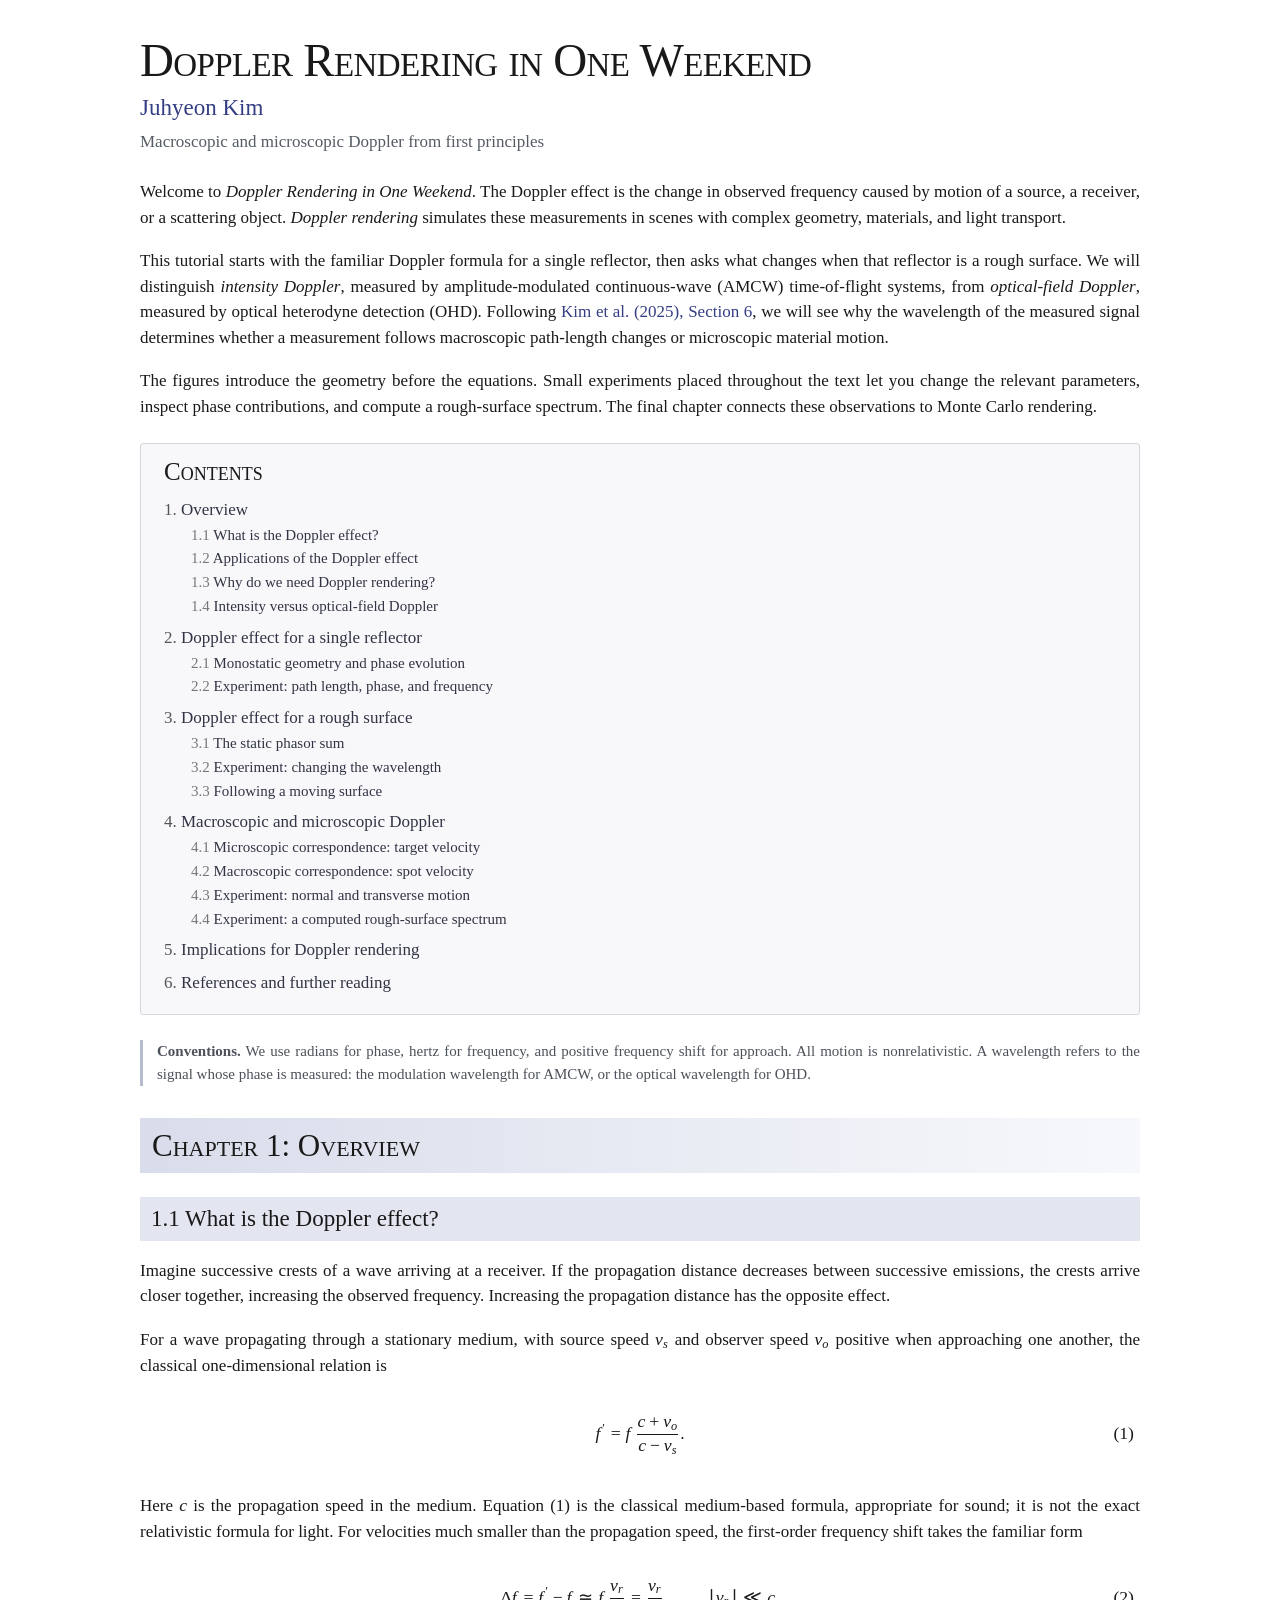
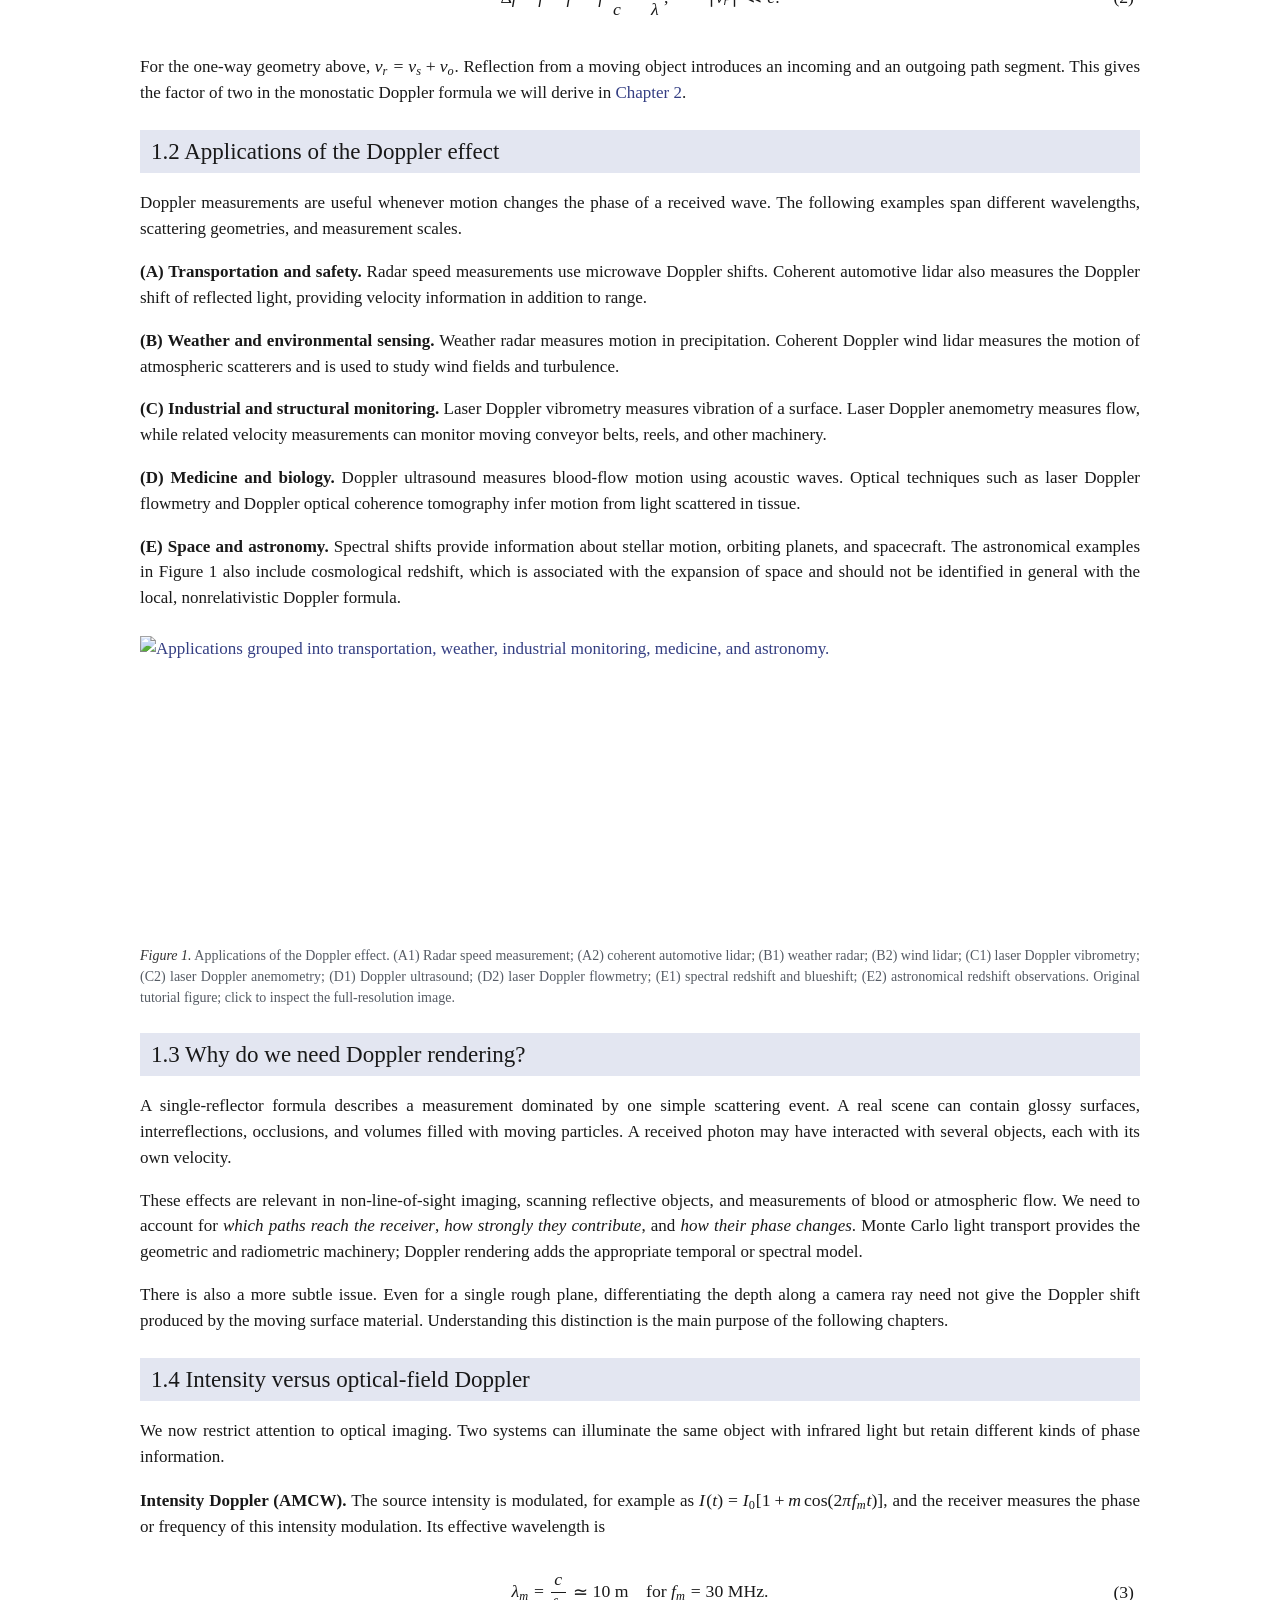
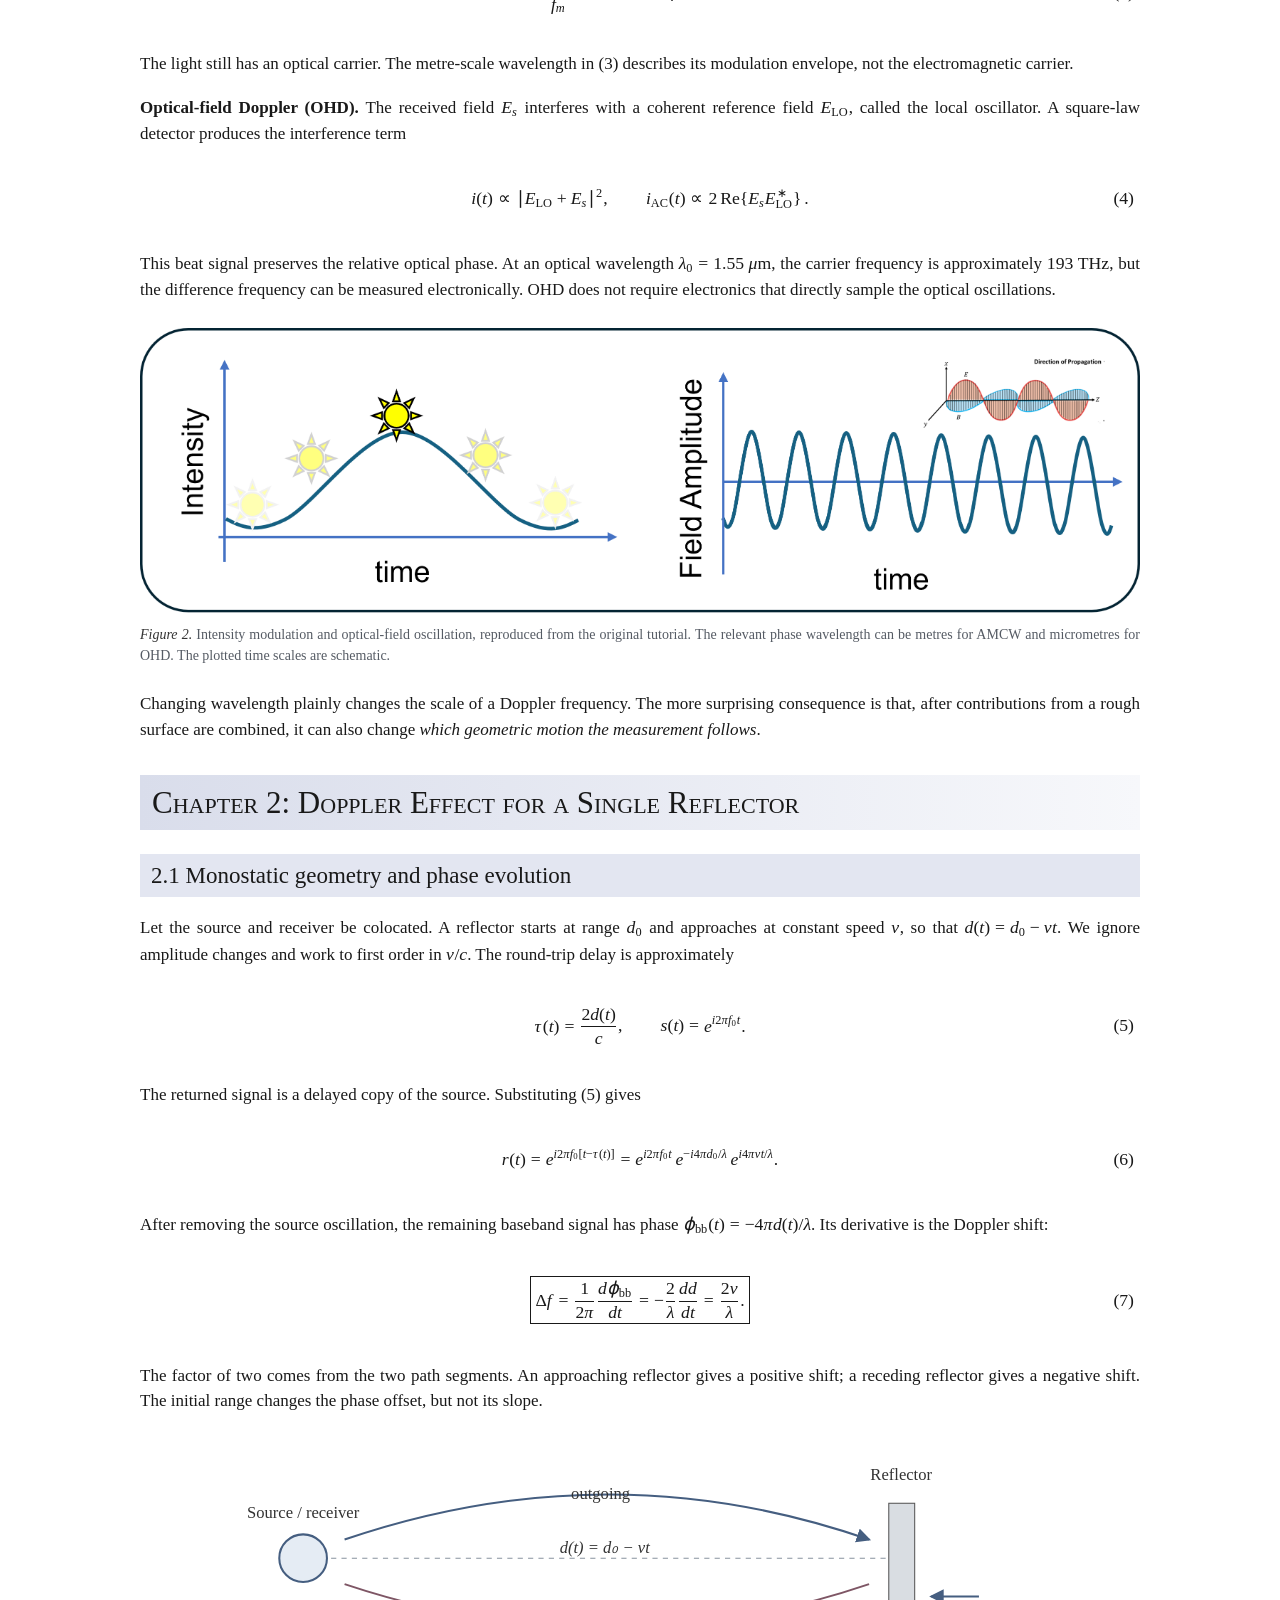
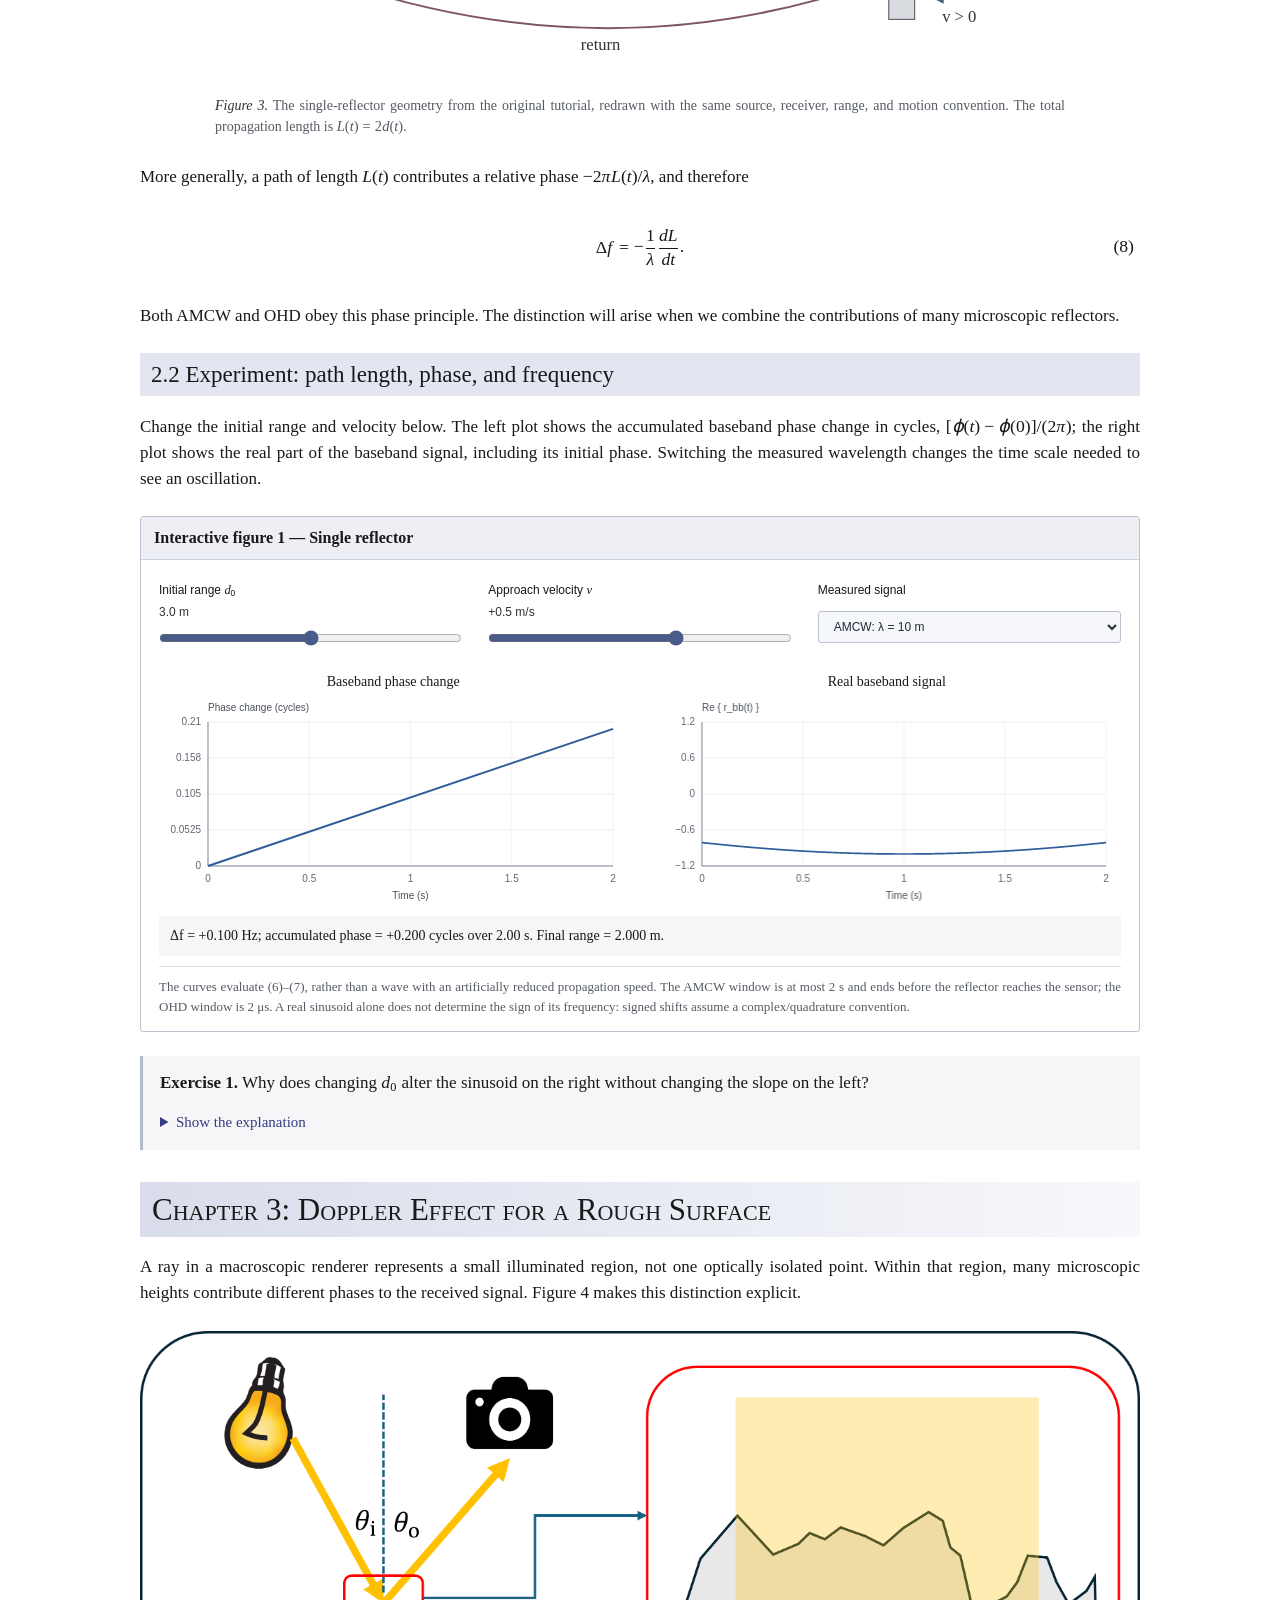
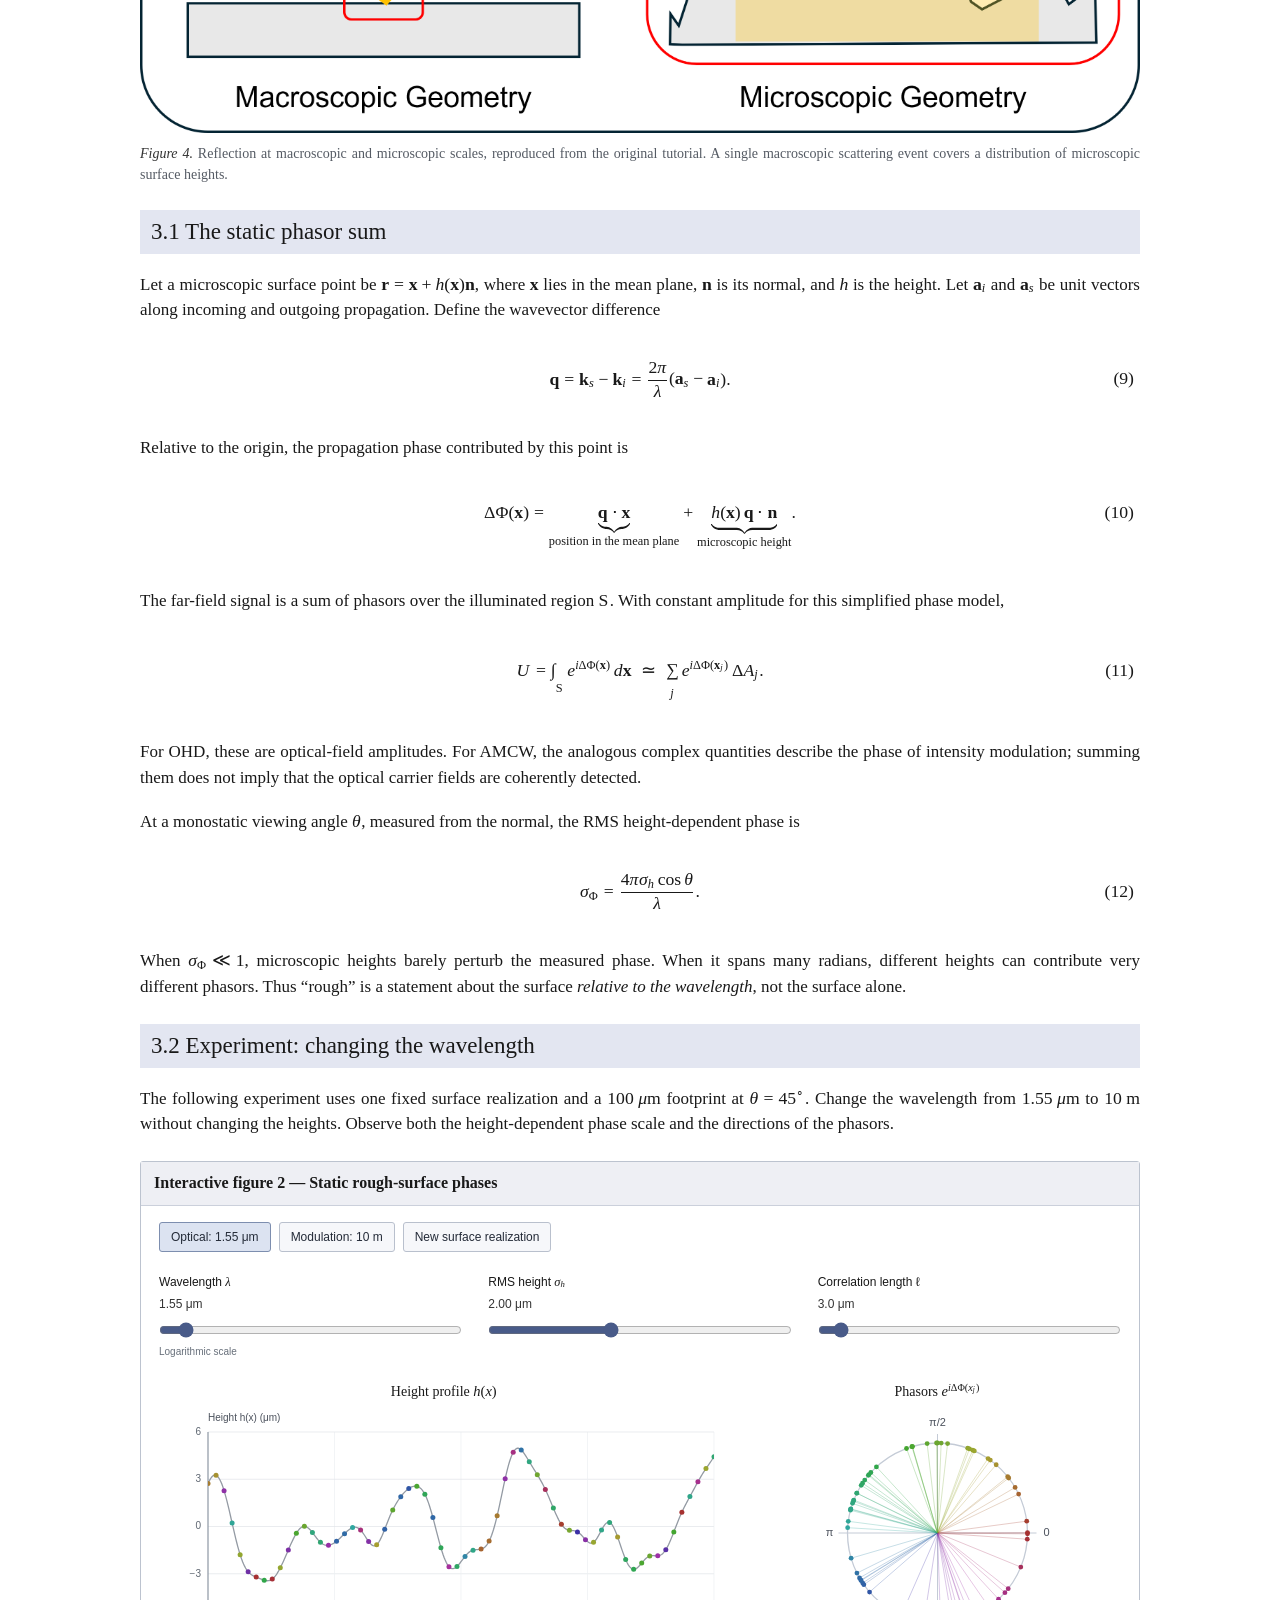
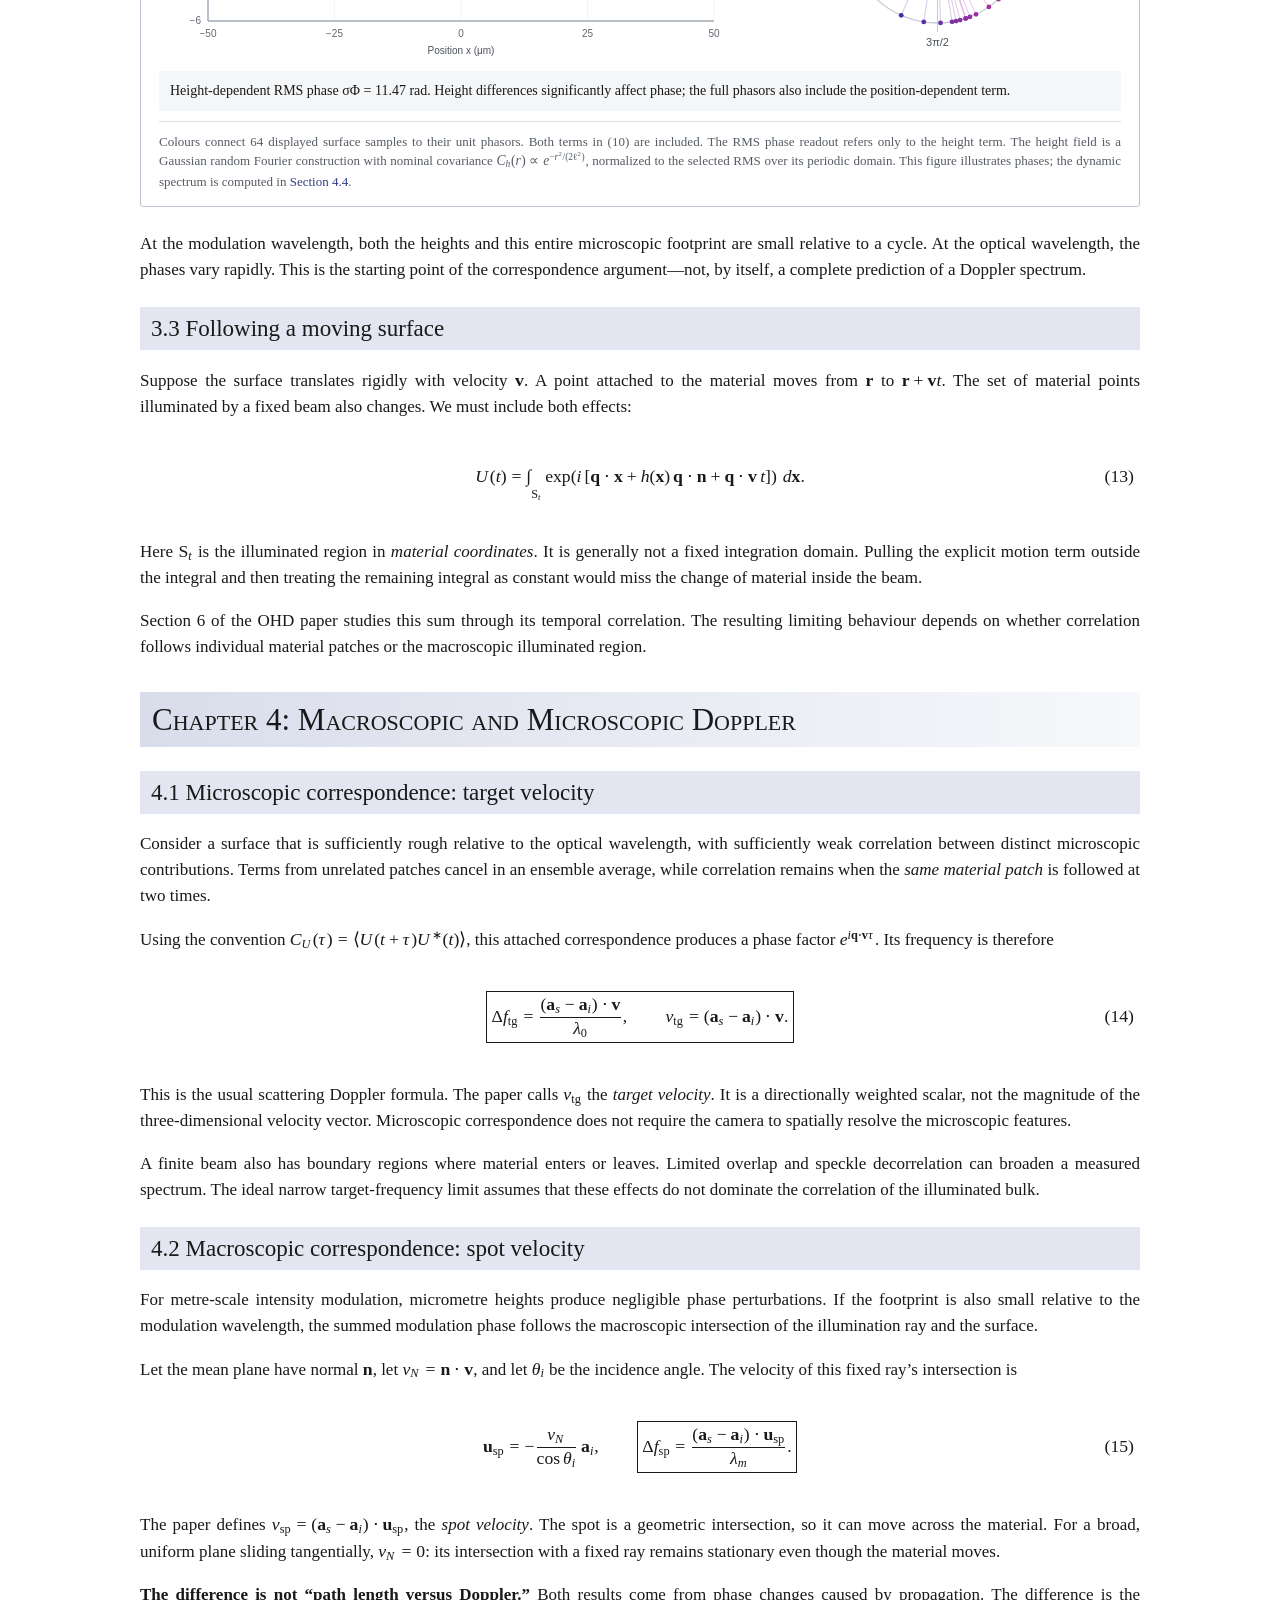
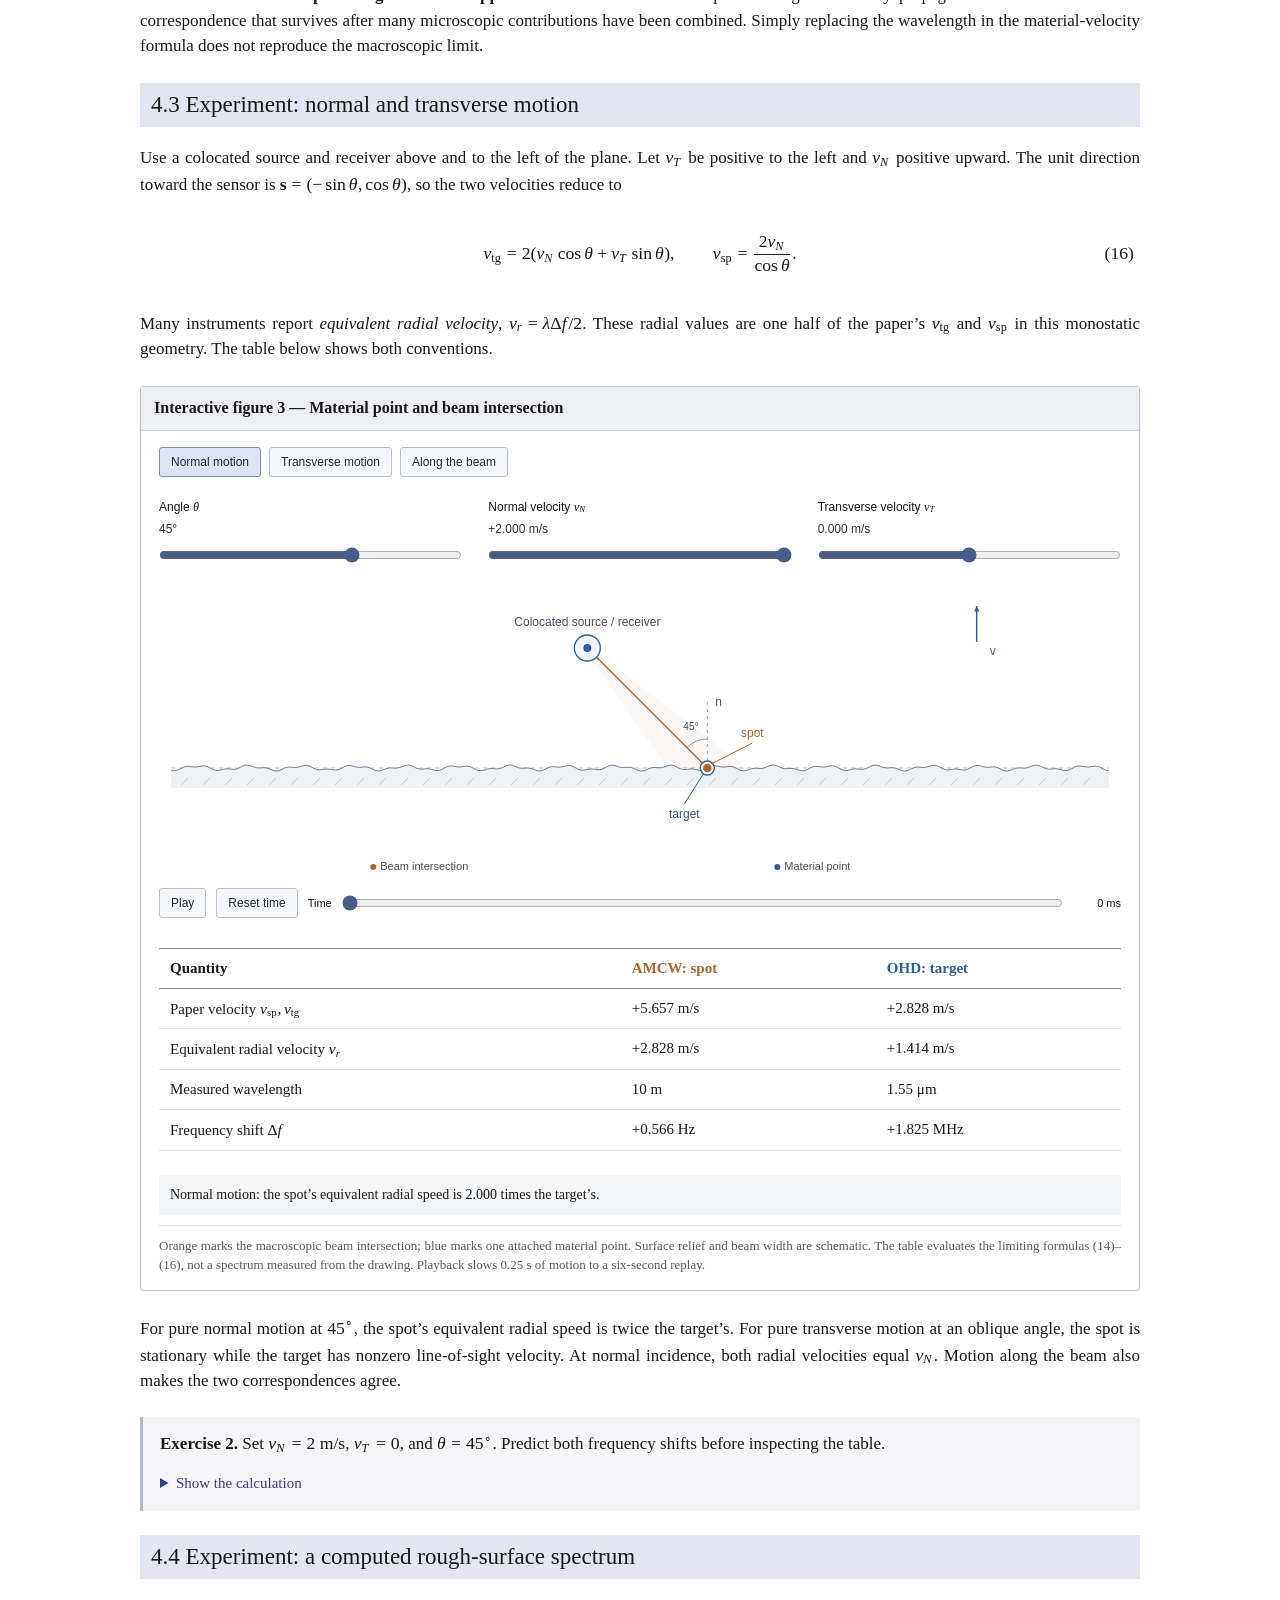
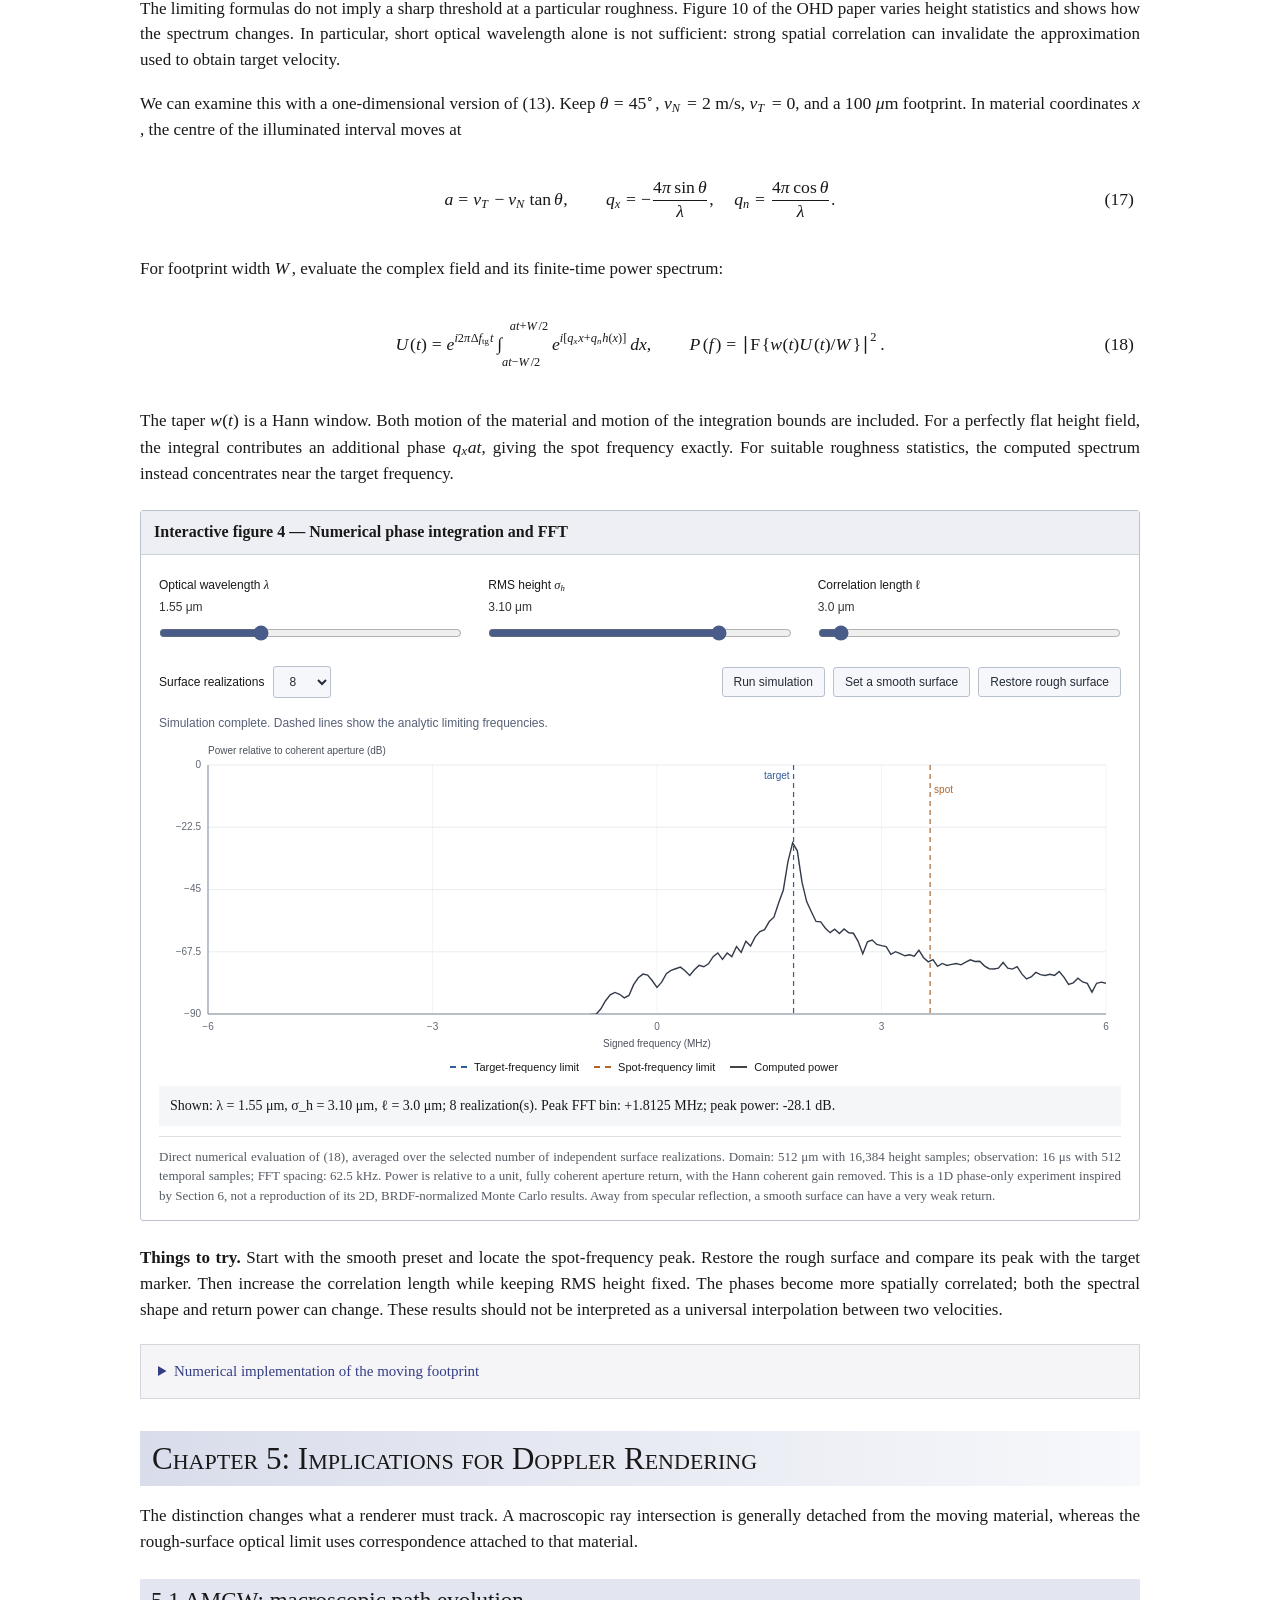
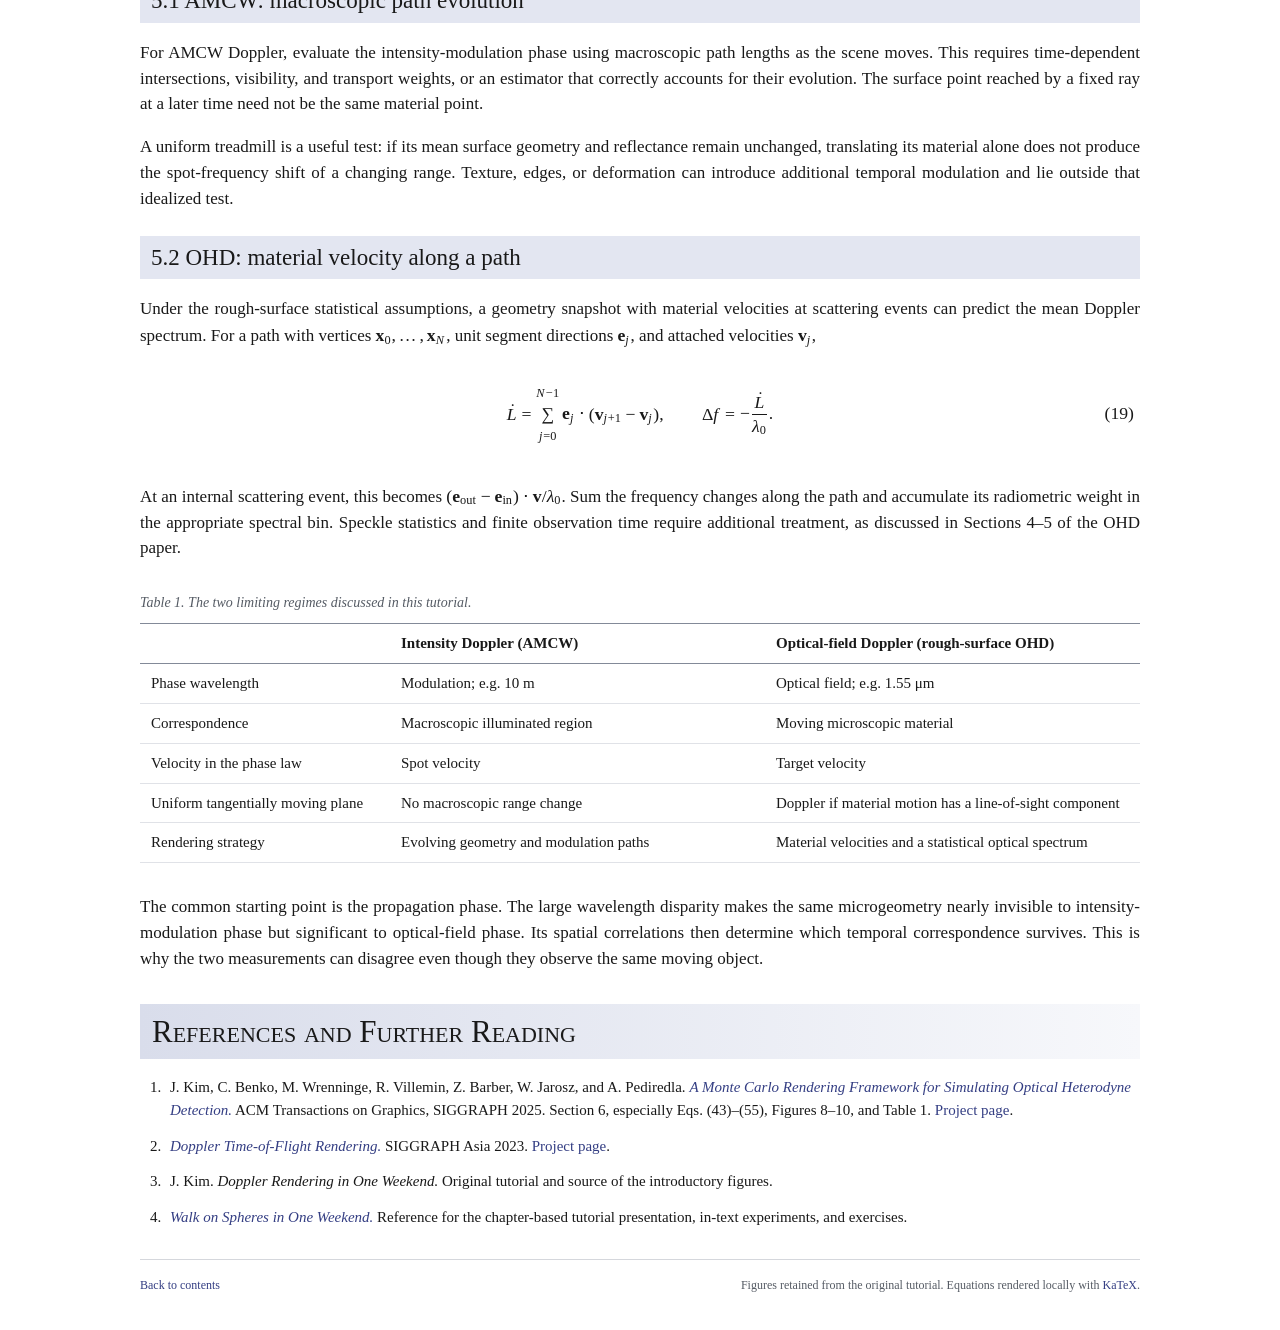
==== commit d1d34c72: "Replace Doppler tutorial with academic interactive version" ====
--- a/doppler_tutorial/index.html
+++ b/doppler_tutorial/index.html
@@ -1,1304 +1,318 @@
-<!DOCTYPE html>
+<!doctype html>
 <html lang="en">
 <head>
   <meta charset="utf-8">
-  <!-- Meta tags for social media banners, these should be filled in appropriately as they are your "business card" -->
-  <!-- Replace the content tag with appropriate information -->
-  <meta name="description" content="Doppler Rendering in One Weekend">
-  <meta property="og:title" content="Doppler Rendering in One Weekend"/>
-  <meta property="og:description" content="Doppler Rendering in One Weekend"/>
-  <meta property="og:url" content="https://juhyeonkim95.github.io/project-pages/doppler_tutorial/"/>
-  <!-- Path to banner image, should be in the path listed below. Optimal dimensions are 1200X630-->
-  <meta property="og:image" content="https://juhyeonkim95.github.io/project-pages/doppler_tutorial/static/images/doppler_applications.png" />
-
-
-  <meta name="twitter:title" content="Doppler Rendering in One Weekend">
-  <meta name="twitter:description" content="Doppler Rendering in One Weekend">
-  <!-- Path to banner image, should be in the path listed below. Optimal dimensions are 1200X600-->
-  <meta name="twitter:image" content="https://juhyeonkim95.github.io/project-pages/doppler_tutorial/static/images/doppler_applications.png">
-  <meta name="twitter:card" content="summary_large_image">
-  <!-- Keywords for your paper to be indexed by-->
-  <meta name="keywords" content="Time-of-Flight Imaging, Physically-based Rendering">
   <meta name="viewport" content="width=device-width, initial-scale=1">
-
-
+  <meta name="description" content="An academic, interactive tutorial on Doppler rendering: from the single-reflector Doppler formula to the distinction between macroscopic spot velocity and microscopic target velocity.">
   <title>Doppler Rendering in One Weekend</title>
-  <link rel="icon" type="image/x-icon" href="static/images/butterfly.ico">
-  <link href="https://fonts.googleapis.com/css?family=Google+Sans|Noto+Sans|Castoro"
-  rel="stylesheet">
-
-  <link rel="stylesheet" href="static/css/bulma.min.css">
-  <link rel="stylesheet" href="static/css/bulma-carousel.min.css">
-  <link rel="stylesheet" href="static/css/bulma-slider.min.css">
-  <link rel="stylesheet" href="static/css/fontawesome.all.min.css">
-  <link rel="stylesheet"
-  href="https://cdn.jsdelivr.net/gh/jpswalsh/academicons@1/css/academicons.min.css">
-  <link rel="stylesheet" href="static/css/index.css">
-
-  <script src="https://ajax.googleapis.com/ajax/libs/jquery/3.5.1/jquery.min.js"></script>
-  <script defer src="static/js/fontawesome.all.min.js"></script>
-  <script src="static/js/bulma-carousel.min.js"></script>
-  <script src="static/js/bulma-slider.min.js"></script>
-  <script src="static/js/index.js"></script>
-
-      <link rel="stylesheet" href="https://cdn.jsdelivr.net/npm/katex@0.10.0-rc.1/dist/katex.min.css" integrity="sha384-D+9gmBxUQogRLqvARvNLmA9hS2x//eK1FhVb9PiU86gmcrBrJAQT8okdJ4LMp2uv" crossorigin="anonymous">
-
-    <!-- The loading of KaTeX is deferred to speed up page rendering -->
-    <script src="https://cdn.jsdelivr.net/npm/katex@0.10.0-rc.1/dist/katex.min.js" integrity="sha384-483A6DwYfKeDa0Q52fJmxFXkcPCFfnXMoXblOkJ4JcA8zATN6Tm78UNL72AKk+0O" crossorigin="anonymous"></script>
-
-    <!-- To automatically render math in text elements, include the auto-render extension: -->
-    <script defer src="https://cdn.jsdelivr.net/npm/katex@0.10.0-rc.1/dist/contrib/auto-render.min.js" integrity="sha384-yACMu8JWxKzSp/C1YV86pzGiQ/l1YUfE8oPuahJQxzehAjEt2GiQuy/BIvl9KyeF" crossorigin="anonymous"
-        onload="renderMathInElement(document.body);"></script>
-
-
+  <link rel="icon" href="static/images/butterfly.ico">
+  <link rel="stylesheet" href="vendor/katex/katex.min.css">
+  <link rel="stylesheet" href="style.css">
+  <script src="vendor/katex/katex.min.js" defer></script>
+  <script src="vendor/katex/contrib/auto-render.min.js" defer></script>
+  <script src="physics.js" defer></script>
+  <script src="tutorial.js" defer></script>
 </head>
-
-
-
 <body>
-
-<!-- =========================
-     Title • Authors • TOC
-     ========================= -->
-<section class="section hero is-light" id="doc-top">
-  <div class="container is-max-desktop">
-    <h1 class="title is-1 has-text-centered">Doppler Rendering in One Weekend</h1>
-    <p class="is-size-5 has-text-centered author-line" style="margin-bottom:1rem;">
-     <a href="https://juhyeonkim.netlify.app/" target="_blank" rel="noopener">Juhyeon Kim</a>
-    </p>
-      <div class="content has-text-justified">
-<p>Welcome to <em>Doppler Rendering in One Weekend</em>.
-The <a href="https://en.wikipedia.org/wiki/Doppler_effect">Doppler effect</a> is the change in observed frequency caused by relative motion between a source and an observer. <strong>Doppler rendering</strong> uses existing Monte Carlo path tracers to simulate Doppler phenomena in complex scenes.
-This tutorial covers (i) the fundamentals of the Doppler effect, (ii) the distinction between <em>intensity</em> Doppler (AMCW lidar) and <em>field</em> Doppler (optical heterodyne/interferometric), and (iii) the implications of these differences for the simulation strategy appropriate to each case.</p>
-    </div>
-
-    <!-- Contents -->
-    <div class="box">
-      <h2 class="title is-4" style="margin-bottom:.25rem;">Contents</h2>
-      <ul class="is-size-6" style="margin-left:1rem; line-height:1.6;">
-        <li><a href="#ch1"><strong>1.</strong> Overview</a></li>
-        <li style="margin-left:1.2rem;"><a href="#ch1-1"><strong>1.1</strong> What is the Doppler Effect?</a></li>
-        <li style="margin-left:1.2rem;"><a href="#ch1-2"><strong>1.2</strong> Applications of the Doppler Effect</a></li>
-        <li style="margin-left:1.2rem;"><a href="#ch1-3"><strong>1.3</strong> Why do we need Doppler Rendering?</a></li>
-        <li style="margin-left:1.2rem;"><a href="#ch1-4"><strong>1.4</strong> Intensity vs. Field Doppler</a></li>
-        
-        <li style="margin-top:.5rem;"><a href="#ch2"><strong>2.</strong> Doppler Effect for a Simple Case</a></li>
-        <li style="margin-left:1.2rem;"><a href="#ch2-1"><strong>2.1</strong> Monostatic Doppler Effect</a></li>
-
-        <li style="margin-top:.5rem;"><a href="#ch3"><strong>3.</strong> Doppler Effect for a Rough Surface</a></li>
-        <li style="margin-left:1.2rem;"><a href="#ch3-1"><strong>3.1</strong> Phasor Sum for a Static Rough Surface</a></li>
-        <li style="margin-left:1.2rem;"><a href="#ch3-2"><strong>3.2</strong> Phasor Sum for a Dynamic Rough Surface</a></li>
-        
-        <!-- <li style="margin-top:.5rem;"><a href="#ch4"><strong>4.</strong> Doppler Rendering</a></li>
-        <li style="margin-left:1.2rem;"><a href="#ch4-1"><strong>4.1</strong> Intensity Doppler Rendering</a></li>
-        <li style="margin-left:1.2rem;"><a href="#ch4-2"><strong>4.2</strong> Field Amplitude Doppler Rendering</a></li>
-         -->
-      </ul>
-    </div>
-  </div>
-</section>
-
-<!-- =========================
-     1. Overview
-     ========================= -->
-<section class="section" id="ch1">
-  <div class="container is-max-desktop">
-    <h2 class="title is-3"><span class="has-text-weight-bold">1.</span> Overview</h2>
-
-    <div class="content has-text-justified">
-      <p>
-        Let's first review the basic concepts of the Doppler effect that you may have learned in high school physics.
-      </p>
-    </div>
-
-<!-- =========================
-     1.1  Doppler Effect
-     ========================= -->
-<h3 class="title is-4" id="ch1-1"><span class="has-text-weight-bold">1.1</span> What is the Doppler Effect?</h3>
-<div class="content has-text-justified">
-  <p>
-    The <em>Doppler effect</em> describes the apparent change in frequency of a wave
-    when there is relative motion between the source and the observer. 
-    For a wave with frequency \(f\) and wavelength \(\lambda\), if the source
-    moves with velocity \(v_s\) and the observer with velocity \(v_o\) along the
-    line of sight (positive when approaching), the observed frequency is
-  </p>
-
-  <p class="has-text-centered">
-    \[
-      f' \;=\; f \,\frac{c + v_o}{c - v_s},
-    \]
-  </p>
-
-  <p>
-    where \(c\) is the wave propagation speed (e.g., \(c \approx 3\times10^8\ \text{m/s}\) for light in vacuum and \(c \approx 3.4\times10^2\ \text{m/s}\) for sound in air).
-  </p>
-
-  <p>
-    In the limit where both velocities are much smaller than \(c\),
-    the frequency shift \(\Delta f = f' - f\) simplifies to
-  </p>
-
-  <p class="has-text-centered">
-    \[
-      \Delta f \;\approx\; f \,\frac{v_r}{c},
-    \]
-  </p>
-
-  <p>
-    with \(v_r = v_o + v_s\) denoting the <strong>relative approach speed</strong> under the sign convention above.
-    This linearized form is especially common in radar, lidar, and optical
-    heterodyne detection, where shifts of only a few kilohertz or megahertz
-    are measured against optical carriers in the terahertz range.
-  </p>
-</div>
-
-
-<!-- =========================
-     1.2 Applications of the Doppler Effect
-     ========================= -->
-<h2 class="title is-4" id="ch1-2">1.2 Applications of the Doppler Effect</h2>
-
-<div class="content has-text-justified">
-  <p>
-    The Doppler effect finds use in many areas of science and technology. By interpreting
-    frequency shifts as evidence of motion, it enables accurate measurements in diverse fields.
-  </p>
-
-  <p>
-    <em> (A) Transportation and Safety: </em> Radar guns measure vehicle speeds using microwave Doppler shifts. 
-    Modern automotive radar and lidar systems also exploit the Doppler effect to distinguish moving from 
-    stationary objects, improving driver-assistance and self-driving capabilities.
-  </p>
-
-  <p>
-    <em> (B) Weather and Environmental Sensing: </em> Doppler weather radar maps wind fields and storm rotation 
-    by detecting shifts from raindrops and snow. Coherent Doppler lidar, using infrared lasers, profiles 
-    wind fields for wind-farm siting, turbine control, and airport wind-shear detection.
-  </p>
-
-  <p>
-    <em> (C) Industrial and Structural Monitoring: </em> Laser Doppler vibrometry measures vibration and 
-    deformation of structures without contact. Laser Doppler anemometry is used in fluid mechanics 
-    to obtain precise local flow velocities. In manufacturing, Doppler sensors track conveyor and reel speeds.
-  </p>
-
-  <p>
-    <em> (D) Medicine and Biology: </em> Doppler ultrasound enables doctors to assess blood flow in arteries and 
-    veins in real time. Laser Doppler flowmetry measures microcirculation in skin and tissue, while 
-    Doppler optical coherence tomography (OCT) reveals blood flow at the microscopic scale.
-  </p>
-
-  <p>
-    <em> (E) Space and Astronomy: </em> Astronomers detect exoplanets by measuring the Doppler wobble of their host stars, 
-    track spacecraft velocity with extreme precision, and use Doppler shifts in starlight to study cosmic expansion. 
-    On the Sun, Doppler imaging maps flows and oscillations across its surface.
-  </p>
-</div>
-
-<div class="content has-text-justified">
-<!-- Place this right under your 1.2 section content -->
-<figure class="image has-text-centered" id="fig-applications">
-  <!-- Click to open full-size in a new tab -->
-  <img
-    src="static/images/doppler_applications.png"
-    alt="Applications of the Doppler effect"
-    style="max-width:100%; height:auto;"
-    loading="lazy">
-  <figcaption class="is-size-7 has-text-grey">
-    Figure 1. Applications of the Doppler effect (click to view full size) (A1) Doppler radar guns (A2) Coherent Doppler lidar (FMCW lidar)
-    (B1) Doppler weather radar (B2) Coherent Doppler wind lidar (C1) Laser Doppler vibrometry (C2) Laser Doppler anemometry 
-    (D1) Doppler ultrasound (D2) Laser Doppler flowmetry (E1) Red and blue shift (E2) Distribution of galaxies with different red shift.
-  </figcaption>
-</figure>
-</div>
-
-
-<!-- =========================
-     1.4 Applications of the Doppler Effect
-     ========================= -->
-<h2 class="title is-4" id="ch1-3">1.3 Why do we need Doppler Rendering?</h2>
-
-<div class="content has-text-justified">
-  <p>
-    So how can we simulate the Doppler effect? Why do we need complex Doppler rendering algorithms to simulate these applications? 
-    Can’t we just use well-known Doppler formulas to interpret and model the Doppler frequency shift?
-    A simple Doppler formula works when the measurement is dominated by a single bounce off a simple surface.
-    But in real scenes we get complex geometry and lots of interreflections. 
-    This typically happens for non-line-of-sight imaging, scanning glossy objects, or volumes full of tiny scatterers like red blood cells or aerosols. In those settings, the simple formulas miss important contributions.
-  </p>
-</div>
-
-<!-- =========================
-     1.4 Applications of the Doppler Effect
-     ========================= -->
-<h2 class="title is-4" id="ch1-4">1.4 Intensity vs. Field Amplitude Doppler</h2>
-
-<div class="content has-text-justified">
-  <p>
-    Although the Doppler effect can occur in any wave, we focus on the optical range (visible to infrared), where standard light transport applies and lets us build on existing radiometric path tracers.
-    In this optical range, the Doppler effect manifests in two ways.
-    The first is <strong>intensity Doppler</strong>, where the effect appears as a modulation in the intensity of the light source. 
-    Doppler Time-of-Flight imaging systems leverage this phenomenon.
-    The second is <strong>field Doppler</strong>, where the Doppler effect occurs in the electromagnetic field of the light itself. 
-    A well-known example is the red and blue shift observed in astronomy. 
-    However, this shift also occurs at smaller scales in applications such as Doppler lidar, blood or wind velocimetry. 
-    These techniques that rely on optical interference are collectively referred to as optical heterodyne detection. 
-    Interestingly, these two Doppler effects measure different quantities because of the large <em> wavelength </em> difference, which will be explained further in a <a href="#ch3-2"> later section</a>.
-  </p>
-</div>
-
-<div class="content has-text-justified">
-<!-- Place this right under your 1.2 section content -->
-<figure class="image has-text-centered" id="fig-doppler-types">
-  <!-- Click to open full-size in a new tab -->
-  <img
-    src="static/images/intensity_vs_field.png"
-    alt="Applications of the Doppler effect"
-    style="max-width:100%; height:auto;"
-    loading="lazy">
-  <figcaption class="is-size-7 has-text-grey">
-    Figure 2. In an optical imaging system, the Doppler effect can manifest in two ways: intensity Doppler (wavelength: 10 m) and field Doppler (wavelength: 1 µm).
-  </figcaption>
-</figure>
-</div>
-
-
-<!-- =========================
-     2. Simple Doppler
-     ========================= -->
-  </div>
-</section>
-<section class="section" id="ch2">
-  <div class="container is-max-desktop">
-    <h2 class="title is-3"><span class="has-text-weight-bold">2.</span>Doppler Effect for a Simple Case</h2>
-
-    <div class="content has-text-justified">
-      <p>
-       Here, we will derive the Doppler effect for the simplest case, reflection from a single object.
-      </p>
-    </div>
-
-<!-- =========================
-     2.1  Monostatic reflection: phase evolution
-     ========================= -->
-<h3 class="title is-4" id="ch2-1"><span class="has-text-weight-bold">2.1</span> Monostatic Doppler Effect</h3>
-<div class="content has-text-justified">
-
-  <p><strong>Setup.</strong> A source emits a sinusoid \(s(t)\) of angular frequency \(\omega_0 = 2\pi f_0\) and wavelength \(\lambda_0\).
-  The receiver is collocated with the source. A point target at range \(d(t)\) moves with constant radial velocity \(v\)
-  (positive when moving <em>toward</em> the sensor). Reflectivity is 1 and amplitude variations are ignored
-  (we focus on phase).</p>
-
-  <p class="has-text-centered">
-    \[
-      s(t) \;=\;  e^{\,j\omega_0 t}, 
-      \qquad d(t) \;=\; d_0 - v t,
-      \qquad \lambda_0 \;=\; \frac{2\pi c}{\omega_0}.
-    \]
-  </p>
-
-  <p><strong>Round-trip delay.</strong> The emitted field returns after a two-way time-of-flight</p>
-  <p class="has-text-centered">
-    \[
-      \tau(t) \;=\; \frac{2\,d(t)}{c}
-      \;=\; \frac{2\,(d_0 - v t)}{c}.
-    \]
-  </p>
-
-  <p><strong>Received signal.</strong> Delaying the carrier by \(\tau(t)\) gives</p>
-  <p class="has-text-centered">
-    \[
-      r(t) \; = \; e^{\,j\omega_0\,(t - \tau(t))}
-      \;=\;
-      \exp\!\Big\{\,j\omega_0 t \;-\; j\,\omega_0 \tfrac{2 d(t)}{c}\Big\}
-      \;=\;
-      \exp\!\Big\{\,j\omega_0 t + j\omega_0 \tfrac{2v}{c} t \;-\; j\omega_0\,\tfrac{2d_0}{c}\Big\}.
-    \]
-  </p>
-
-  <p><strong>Phase and frequency.</strong> Differentiating the receiver phase \(\phi_r(t)\) gives the Doppler-shifted frequency</p>
-  <p class="has-text-centered">
-    \[
-      \frac{d\phi_r}{dt}
-      \;=\;
-      \omega_0 + \omega_0 \frac{2v}{c}
-      \quad\Longrightarrow\quad
-      f_r
-      \;=\;
-      \frac{1}{2\pi}\,\frac{d\phi_r}{dt}
-      \;=\;
-      f_0 + f_0 \frac{2v}{c}
-      \quad\Longrightarrow\quad
-      f_D = f_r - f_0 = f_0 \frac{2v}{c}.
-    \]
-  </p>
-
-  <p><em>Sign convention.</em> With \(v&lt;0\) defined as receding, the phase relative to the emitted carrier decreases linearly; the observed Doppler shift is \(f_0 2v/c\).</p>
-
-  <!-- Small inline visualization -->
-  <figure class="image" style="max-width:680px; margin:1rem auto;">
-    <svg viewBox="0 0 820 220" width="100%" height="auto" role="img" aria-label="Monostatic Doppler geometry">
-      <!-- axes/background -->
-      <rect x="0" y="0" width="820" height="220" fill="#f8fafc" stroke="#e2e8f0"/>
-      <!-- sensor at left -->
-      <circle cx="80" cy="110" r="18" fill="#0ea5e9"/>
-      <text x="80" y="92" text-anchor="middle" font-size="12" fill="#0f172a">Tx/Rx</text>
-      <!-- target -->
-      <rect x="620" y="90" width="32" height="40" rx="4" fill="#64748b"/>
-      <text x="636" y="80" text-anchor="middle" font-size="12" fill="#0f172a">Target</text>
-      <!-- range line -->
-      <line x1="98" y1="110" x2="620" y2="110" stroke="#94a3b8" stroke-dasharray="6 6"/>
-      <text x="360" y="100" text-anchor="middle" font-size="12" fill="#0f172a">d(t) = d₀ - v t</text>
-      <!-- velocity arrow -->
-      <marker id="arrow" markerWidth="10" markerHeight="10" refX="6" refY="3" orient="auto">
-        <polygon points="0 0, 6 3, 0 6" fill="#ef4444"/>
-      </marker>
-      <line x1="736" y1="140" x2="636" y2="140" stroke="#ef4444" stroke-width="2" marker-end="url(#arrow)"/>
-      <text x="736" y="152" text-anchor="end" font-size="12" fill="#ef4444">v (toward)</text>
-      <!-- outgoing wave -->
-      <path d="M 110 110 C 180 70, 260 70, 330 110" fill="none" stroke="#0ea5e9" stroke-width="2"/>
-      <path d="M 330 110 C 400 150, 480 150, 550 110" fill="none" stroke="#0ea5e9" stroke-width="2"/>
-      <!-- incoming wave -->
-      <path d="M 550 110 C 480 70, 400 70, 330 110" fill="none" stroke="#22c55e" stroke-width="2"/>
-      <path d="M 330 110 C 260 150, 180 150, 110 110" fill="none" stroke="#22c55e" stroke-width="2"/>
-      <!-- labels -->
-      <text x="200" y="65" font-size="12" fill="#0ea5e9">outgoing</text>
-      <text x="200" y="165" font-size="12" fill="#22c55e">return</text>
-      <!-- phase equation -->
-      <foreignObject x="460" y="20" width="330" height="60">
-        <!-- <div xmlns="http://www.w3.org/1999/xhtml" style="font-size:13px; color:#0f172a;">
-          <em>Baseband:</em> \( r_{\text{bb}}(t) = \exp\{-j\,\tfrac{4\pi}{\lambda} d(t)\} \)
-        </div> -->
-      </foreignObject>
-    </svg>
-    <figcaption class="has-text-grey is-size-7" style="margin-top:.5rem;">
-      Doppler shift from a single object moving away from or toward the collocated camera and light source (monostatic geometry).
-    </figcaption>
-  </figure>
-</div>
-  </div>
-</section>
-<!-- ============================================
-     Interactive Doppler Demo (monostatic, d0 control, delayed return)
-     Time panel: right edge = now (t=0), scrolls left to -T
-     ============================================ -->
-<!-- ============================================
-     Interactive Doppler Demo (monostatic, d0 control)
-     Time panel: fixed window 0 → 20 s, outgoing starts with phase 0
-     ============================================ -->
-<section class="section" id="ch2-1-1">
-  <div class="container is-max-desktop">
-    <h3 class="title is-5"><span class="has-text-weight-bold"></span> Interactive Demo</h3>
-
-    <div class="box">
-      <div class="field is-grouped is-grouped-multiline">
-        <div class="control">
-          <label class="label is-small">Initial distance d₀ (m)</label>
-          <input id="dop5-d0" class="input is-small" type="number" min="0" step="0.1" value="3.0" style="width:110px;">
-        </div>
-        <div class="control">
-          <label class="label is-small">Target speed v (m/s)</label>
-          <input id="dop5-v" class="slider is-fullwidth" type="range" min="-0.5" max="0.5" step="0.01" value="0.10" style="width:260px;">
-          <p class="help">Toward sensor (+) · Away (–): <span id="dop5-v-read">0.10</span> m/s</p>
-        </div>
-        <div class="control" style="align-self:flex-end;">
-          <button id="dop5-play" class="button is-small is-dark">Pause</button>
-        </div>
-        <div class="control" style="align-self:flex-end;">
-          <button id="dop5-reset" class="button is-small">Reset</button>
-        </div>
-      </div>
-      <p class="is-size-7 has-text-grey">
-        Outgoing travels right and stops at the target. Return travels left and is drawn only to the left.
-        Phases match at the target. Bottom panel spans a fixed window \(t\in[0,20]\) s; outgoing starts with phase 0.
-      </p>
-    </div>
-
-    <!-- Spatial view -->
-    <div class="columns is-mobile">
-      <div class="column">
-        <canvas id="dop5-canvas" width="960" height="340"
-                style="width:100%; height:340px; border:1px solid #1a2027; border-radius:6px;"></canvas>
-        <p class="is-size-7 has-text-grey">
-          Top: outgoing (blue, →) up to the target. Bottom: return (green, ←) from the target to the left.
-          Vertical line marks the hit; ticks show identical \(y=\cos\phi\) at the hit.
-        </p>
-      </div>
-    </div>
-
-    <!-- Time traces at the sensor (fixed: 0 → 20 s) -->
-    <div class="columns is-mobile">
-      <div class="column">
-        <canvas id="dop5-time" width="960" height="200"
-                style="width:100%; height:200px; border:1px solid #1a2027; border-radius:6px;"></canvas>
-        <p class="is-size-7 has-text-grey">
-          Time traces at the sensor. Left edge \(t=0\), right edge \(t=20\) s. Outgoing (blue) starts at phase 0; return (green) includes round-trip delay.
-        </p>
-      </div>
-    </div>
-  </div>
-</section>
-
-<script>
-(function(){
-  const $ = id => document.getElementById(id);
-
-  // DOM
-  const d0El   = $('dop5-d0');
-  const vEl    = $('dop5-v');
-  const vRead  = $('dop5-v-read');
-  const playB  = $('dop5-play');
-  const resetB = $('dop5-reset');
-  const canvasSpatial = $('dop5-canvas');
-  const canvasTime    = $('dop5-time');
-
-  // State
-  let d0_m   = parseFloat(d0El.value);  // meters
-  let v_mps  = parseFloat(vEl.value);   // + toward sensor (left)
-  let animationFrame = null;
-
-  // Timing
-  let tStart = performance.now();  // start of current run (t=0 here)
-
-  let paused  = false;
-  let tFreeze = 0; // seconds captured when paused
-
-  function tElapsed(){              // elapsed seconds since last restart
-    return paused ? tFreeze : (performance.now() - tStart)/1000;
-  }
-
-  // Visual params
-  const metersToPixels = 120;   // 1 m ≈ 120 px (motion scale)
-  const f_vis = 0.8;            // visual carrier (Hz)
-  const kPeriods = 3.0;         // ~3 periods across width
-  const tarH_factor = 0.62;     // taller target
-  const Tfixed = 20.0;          // seconds shown in time panel (0 → 20)
-
-  function setCanvasSize(c){
-    const dpr = Math.min(2, window.devicePixelRatio||1);
-    const cssW=c.clientWidth||c.width, cssH=c.clientHeight||c.height;
-    const W=Math.floor(cssW*dpr), H=Math.floor(cssH*dpr);
-    if (c.width!==W||c.height!==H){ c.width=W; c.height=H; }
-    return {W,H,dpr};
-  }
-
-  function drawLightIcon(ctx, x, y, s){
-    ctx.save(); ctx.translate(x,y); ctx.scale(s,s);
-    ctx.fillStyle='#0ea5e9';
-    ctx.beginPath(); ctx.moveTo(0,0); ctx.lineTo(42,-10); ctx.lineTo(42,10); ctx.closePath(); ctx.fill();
-    ctx.strokeStyle='#0ea5e9'; ctx.lineWidth=2;
-    ctx.beginPath(); ctx.moveTo(44,0); ctx.lineTo(62,0); ctx.stroke();
-    ctx.beginPath(); ctx.moveTo(44,-8); ctx.lineTo(60,-14); ctx.stroke();
-    ctx.beginPath(); ctx.moveTo(44,8); ctx.lineTo(60,14); ctx.stroke();
-    ctx.restore();
-  }
-  function drawEyeIcon(ctx, x, y, s){
-    ctx.save(); ctx.translate(x,y); ctx.scale(s,s);
-    ctx.strokeStyle='#0ea5e9'; ctx.lineWidth=2;
-    ctx.beginPath(); ctx.moveTo(-28,0); ctx.quadraticCurveTo(0,-16,28,0); ctx.quadraticCurveTo(0,16,-28,0); ctx.stroke();
-    ctx.fillStyle='#0ea5e9'; ctx.beginPath(); ctx.arc(0,0,6,0,Math.PI*2); ctx.fill();
-    ctx.restore();
-  }
-
-  // Limit |v| below wave's visual phase speed for stability
-  function effectiveVelocity(dpr, span){
-    const kx = kPeriods*2*Math.PI/span;    // rad/pixel
-    const w  = 2*Math.PI*f_vis;            // rad/s
-    const v_phase_px = w / kx;             // px/s (visual)
-    const v_phase_px_cap = 0.8 * v_phase_px;
-    const v_req_px = v_mps * metersToPixels * dpr;
-    const v_eff_px = Math.sign(v_req_px) * Math.min(Math.abs(v_req_px), v_phase_px_cap);
-    return { v_eff_mps: v_eff_px / (metersToPixels * dpr), kx, w, c_phase_px: v_phase_px };
-  }
-
-  // ---------- Spatial view ----------
-  function drawSpatial(){
-    const {W,H,dpr} = setCanvasSize(canvasSpatial);
-    const ctx = canvasSpatial.getContext('2d');
-    ctx.clearRect(0,0,W,H);
-    ctx.fillStyle='#0c0f14'; ctx.fillRect(0,0,W,H);
-
-    // Layout
-    const leftPad = 90*dpr, rightPad=60*dpr, x0=leftPad, x1=W-rightPad, span=x1-x0;
-    const yTop = H*0.30, yBot = H*0.74, amp = 26*dpr;
-
-    // Axes
-    ctx.strokeStyle='#223041'; ctx.lineWidth=1*dpr;
-    ctx.beginPath(); ctx.moveTo(x0, yTop); ctx.lineTo(x1, yTop); ctx.stroke();
-    ctx.beginPath(); ctx.moveTo(x0, yTop-amp-12*dpr); ctx.lineTo(x0, yTop+amp+12*dpr); ctx.stroke();
-    ctx.beginPath(); ctx.moveTo(x0, yBot); ctx.lineTo(x1, yBot); ctx.stroke();
-    ctx.beginPath(); ctx.moveTo(x0, yBot-amp-12*dpr); ctx.lineTo(x0, yBot+amp+12*dpr); ctx.stroke();
-
-    // Icons
-    drawLightIcon(ctx, x0-62*dpr, yTop, 1.0*dpr);
-    drawEyeIcon(ctx,   x0-58*dpr, yBot, 1.0*dpr);
-
-    // Time since start (for spatial evolution)
-    //const t = (performance.now()-tStart)/1000;
-    const t = tElapsed();
-
-    // Wave params & effective v
-    const { v_eff_mps, kx, w } = effectiveVelocity(dpr, span);
-
-    // Target position: start at d0 from the sensor at t=0, then move left for +v
-    let xTar = x0 + d0_m * metersToPixels * dpr - v_eff_mps * metersToPixels * dpr * t;
-
-    // Wrap within corridor
-    const minX=x0+60*dpr, maxX=x1-10*dpr, width=(maxX-minX);
-    if (width > 10 && (xTar > maxX || xTar < minX)) {
-      xTar = minX + ((xTar - minX) % width + width) % width;
-    }
-
-    // Target bar
-    const tarW=26*dpr, tarH = Math.max(180*dpr, H*tarH_factor);
-    ctx.fillStyle='#0ea5e9';
-    ctx.fillRect(xTar-tarW/2, (H/2 - tarH/2), tarW, tarH);
-
-    // Outgoing (→) up to target
-    ctx.strokeStyle='#1d9bf0'; ctx.lineWidth=2*dpr; ctx.beginPath();
-    let started=false;
-    for (let i=0;i<=360;i++){
-      const s = i/360, X = x0 + s*span;
-      if (X > xTar) break;
-      const phi = kx*(X - x0) - w*t;
-      const Y = yTop + Math.cos(phi)*amp;
-      if (!started){ ctx.moveTo(X,Y); started=true; } else { ctx.lineTo(X,Y); }
-    }
-    if (started) ctx.stroke();
-
-    // Phase at target
-    const phiHit = kx*(xTar - x0) - w*t;
-
-    // Return (←) left of target
-    ctx.strokeStyle='#22c55e'; ctx.beginPath();
-    started=false;
-    for (let i=0;i<=360;i++){
-      const s = i/360, X = x0 + s*span;
-      if (X > xTar) break;
-      const phi = kx*(2*xTar - x0 - X) - w*t;
-      const Y = yBot + Math.cos(phi)*amp;
-      if (!started){ ctx.moveTo(X,Y); started=true; } else { ctx.lineTo(X,Y); }
-    }
-    if (started) ctx.stroke();
-
-    // Hit line + cosine ticks
-    ctx.strokeStyle='#94a3b8'; ctx.setLineDash([6*dpr, 6*dpr]); ctx.lineWidth=1*dpr;
-    ctx.beginPath(); ctx.moveTo(xTar, yTop-amp-12*dpr); ctx.lineTo(xTar, yBot+amp+12*dpr); ctx.stroke();
-    ctx.setLineDash([]);
-    const yHitTop = yTop + Math.cos(phiHit)*amp;
-    const yHitBot = yBot + Math.cos(phiHit)*amp;
-    ctx.strokeStyle='#e5e7eb'; ctx.lineWidth=2*dpr;
-    ctx.beginPath(); ctx.moveTo(xTar-10*dpr, yHitTop); ctx.lineTo(xTar+10*dpr, yHitTop); ctx.stroke();
-    ctx.beginPath(); ctx.moveTo(xTar-10*dpr, yHitBot); ctx.lineTo(xTar+10*dpr, yHitBot); ctx.stroke();
-
-    // Labels
-    ctx.fillStyle='#9fb0c3'; ctx.font=`${10*dpr}px system-ui,-apple-system,Segoe UI,Roboto,sans-serif`;
-    ctx.textAlign='left';
-    ctx.fillText('Outgoing (Tx):  y = cos(φ_out)', x0+6*dpr, yTop-amp-10*dpr);
-    ctx.fillText('Return (Rx):    y = cos(φ_ret)', x0+6*dpr, yBot-amp-10*dpr);
-  }
-
-  // ---------- Time traces (fixed window 0 → 20 s) ----------
-  function drawTimeTraces(){
-    const {W,H,dpr} = setCanvasSize(canvasTime);
-    const ctx = canvasTime.getContext('2d');
-    ctx.clearRect(0,0,W,H);
-    ctx.fillStyle='#0c0f14'; ctx.fillRect(0,0,W,H);
-
-    const leftPad = 50*dpr, rightPad = 20*dpr;
-    const x0 = leftPad, x1 = W-rightPad, span = x1-x0;
-    const yMid1 = H*0.35, yMid2 = H*0.75;
-    const amp = (H*0.22);
-
-    // Geometry from spatial canvas for consistent kx & speed
-    const {W:Wsp,dpr:dspr} = setCanvasSize(canvasSpatial);
-    const leftPadSp = 90*dspr, rightPadSp=60*dspr, x0Sp=leftPadSp, x1Sp=Wsp-rightPadSp, spanSp=x1Sp-x0Sp;
-    const { v_eff_mps, kx, w, c_phase_px } = effectiveVelocity(dspr, spanSp);
-    const c_phase_mps = c_phase_px / (metersToPixels * dspr);
-    // constant round-trip delay based ONLY on initial distance d0
-    // --- Add these ---
-    const tau0 = Math.max(0, 2 * d0_m / c_phase_mps);               // round-trip delay from d0 only
-    const v_eff_px = v_eff_mps * metersToPixels * dspr;              // px/s
-    const w_ret = w + 2 * kx * v_eff_px;                             // Doppler-shifted ω (monostatic)
-    //const xTar0 = x0Sp + d0_m * metersToPixels * dspr;               // initial target position
-    //const phaseAlign = Math.PI/2 - kx*(2*xTar0 - x0Sp - x_sensor);   // make return start at zero at t = tau0
-    const x_sensor = x0Sp;
-
-    // Absolute elapsed time since start (seconds)
-    // const tNow = (performance.now()-tStart)/1000;
-    const tNow = tElapsed();
-
-
-    // Axes
-    ctx.strokeStyle='#223041'; ctx.lineWidth=1*dpr;
-    ctx.beginPath(); ctx.moveTo(x0, yMid1); ctx.lineTo(x1, yMid1); ctx.stroke();
-    ctx.beginPath(); ctx.moveTo(x0, yMid2); ctx.lineTo(x1, yMid2); ctx.stroke();
-
-    // Labels
-    ctx.fillStyle='#9fb0c3'; ctx.font=`${10*dpr}px system-ui,-apple-system,Segoe UI,Roboto,sans-serif`;
-    ctx.textAlign='left';
-    ctx.fillText('Outgoing @ sensor', x0+4*dpr, yMid1 - (amp+10*dpr));
-    ctx.fillText('Return @ sensor',   x0+4*dpr, yMid2 - (amp+10*dpr));
-    ctx.textAlign='right';
-    ctx.fillText('t = 0', x0, H-4*dpr);
-    ctx.fillText('t = 20', x1, H-4*dpr);
-
-    // Map pixel i → time t_i ∈ [0, Tfixed]
-    function t_at_pixel(i){ const s=i/(span-1); return s*Tfixed; }
-
-    // Target position at absolute time t_abs
-    function xTar_at(t_abs){
-      // start at d0 (to the right), move left for +v
-      return x0Sp + d0_m * metersToPixels * dspr - v_eff_mps * metersToPixels * dspr * t_abs;
-    }
-
-    // ---- Outgoing at sensor: enforce phase=0 at t=0 -> cos(+w t) ----
-    ctx.strokeStyle='#1d9bf0'; ctx.lineWidth=1.5*dpr; ctx.beginPath();
-    let started=false;
-    for (let i=0;i<span;i++){
-      const t_i = t_at_pixel(i);
-      if (t_i > tNow) break; // draw only up to current time
-      const phi_out = w * t_i + Math.PI/2;   // shift +90° ⇒ cos(ωt - π/2) = sin(ωt), starts at 0
-      const y = yMid1 + Math.cos(phi_out)*amp;
-      const X = x0 + i;
-      if (!started){ ctx.moveTo(X,y); started=true; } else { ctx.lineTo(X,y); }
-    }
-    if (started) ctx.stroke();
-
-    // ---- Return at sensor with round-trip delay τ(t) ≈ 2 d(t) / c_phase
-    ctx.strokeStyle='#22c55e'; ctx.beginPath();
-    started=false;
-    for (let i=0;i<span;i++){
-      const t_i = t_at_pixel(i);
-      if (t_i > tNow) break;
-
-      const xTar  = xTar_at(t_i); // keep instantaneous x for Doppler phase
-      const xTar0 = x0Sp + d0_m * metersToPixels * dspr; // initial position (d0)
-
-      // use constant delay based only on d0
-      const tau = tau0;
-
-
-      if (t_i < tau){
-        // No return yet
-        const X = x0 + i, y = yMid2;
-        if (!started){ ctx.moveTo(X,y); started=true; } else { ctx.lineTo(X,y); }
-        continue;
-      }
-
-      // Return phase: match at target + propagate back with delay
-      // φ_ret(x_sensor,t_i) = kx*(2 x_tar(t_i) - x0Sp - x_sensor) - w*(t_i - tau)
-      // const phi_ret = kx*(2*xTar - x0Sp - x_sensor) - w*(t_i - tau);
-      const phaseAlign = -Math.PI/2 - kx*(2*xTar - x0Sp - x_sensor);
-      const phi_ret = kx*(2*xTar - x0Sp - x_sensor) - w_ret*(t_i - tau) + phaseAlign;
-
-      const y = yMid2 + Math.cos(phi_ret)*amp;
-      const X = x0 + i;
-      if (!started){ ctx.moveTo(X,y); started=true; } else { ctx.lineTo(X,y); }
-    }
-    if (started) ctx.stroke();
-  }
-
-  // Re-start time window at t=0 and re-anchor target at d0
-function restart(){
-  cancelAnimationFrame(animationFrame);
-  tStart  = performance.now();  // t = 0
-  tFreeze = 0;
-  paused  = false;
-  playB.textContent = 'Pause';
-  animationFrame = requestAnimationFrame(loop);
+  <a class="skip-link" href="#overview">Skip to the first chapter</a>
+  <main class="document" id="top">
+    <header class="title-block">
+      <h1>Doppler Rendering in One Weekend</h1>
+      <p class="author"><a href="https://juhyeonkim.netlify.app/">Juhyeon Kim</a></p>
+      <p class="subtitle">Macroscopic and microscopic Doppler from first principles</p>
+    </header>
+
+    <p>Welcome to <em>Doppler Rendering in One Weekend</em>. The Doppler effect is the change in observed frequency caused by motion of a source, a receiver, or a scattering object. <em>Doppler rendering</em> simulates these measurements in scenes with complex geometry, materials, and light transport.</p>
+    <p>This tutorial starts with the familiar Doppler formula for a single reflector, then asks what changes when that reflector is a rough surface. We will distinguish <em>intensity Doppler</em>, measured by amplitude-modulated continuous-wave (AMCW) time-of-flight systems, from <em>optical-field Doppler</em>, measured by optical heterodyne detection (OHD). Following <a href="#ref-ohd">Kim et al. (2025), Section 6</a>, we will see why the wavelength of the measured signal determines whether a measurement follows macroscopic path-length changes or microscopic material motion.</p>
+    <p>The figures introduce the geometry before the equations. Small experiments placed throughout the text let you change the relevant parameters, inspect phase contributions, and compute a rough-surface spectrum. The final chapter connects these observations to Monte Carlo rendering.</p>
+
+    <nav class="toc" aria-labelledby="contents-title">
+      <h2 id="contents-title">Contents</h2>
+      <ol>
+        <li><a href="#overview">Overview</a><ol>
+          <li><a href="#what-is-doppler">What is the Doppler effect?</a></li>
+          <li><a href="#applications">Applications of the Doppler effect</a></li>
+          <li><a href="#why-render">Why do we need Doppler rendering?</a></li>
+          <li><a href="#intensity-field">Intensity versus optical-field Doppler</a></li>
+        </ol></li>
+        <li><a href="#single-reflector">Doppler effect for a single reflector</a><ol>
+          <li><a href="#monostatic">Monostatic geometry and phase evolution</a></li>
+          <li><a href="#single-experiment">Experiment: path length, phase, and frequency</a></li>
+        </ol></li>
+        <li><a href="#rough-surfaces">Doppler effect for a rough surface</a><ol>
+          <li><a href="#phasor-sum">The static phasor sum</a></li>
+          <li><a href="#wavelength-experiment">Experiment: changing the wavelength</a></li>
+          <li><a href="#moving-surface">Following a moving surface</a></li>
+        </ol></li>
+        <li><a href="#two-velocities">Macroscopic and microscopic Doppler</a><ol>
+          <li><a href="#target-velocity">Microscopic correspondence: target velocity</a></li>
+          <li><a href="#spot-velocity">Macroscopic correspondence: spot velocity</a></li>
+          <li><a href="#geometry-experiment">Experiment: normal and transverse motion</a></li>
+          <li><a href="#spectrum-experiment">Experiment: a computed rough-surface spectrum</a></li>
+        </ol></li>
+        <li><a href="#rendering">Implications for Doppler rendering</a></li>
+        <li><a href="#references">References and further reading</a></li>
+      </ol>
+    </nav>
+    <p class="reading-note"><strong>Conventions.</strong> We use radians for phase, hertz for frequency, and positive frequency shift for approach. All motion is nonrelativistic. A wavelength refers to the signal whose phase is measured: the modulation wavelength for AMCW, or the optical wavelength for OHD.</p>
+
+    <section class="chapter" id="overview">
+      <h2><span>Chapter 1:</span> Overview</h2>
+      <section id="what-is-doppler">
+        <h3>1.1 What is the Doppler effect?</h3>
+        <p>Imagine successive crests of a wave arriving at a receiver. If the propagation distance decreases between successive emissions, the crests arrive closer together, increasing the observed frequency. Increasing the propagation distance has the opposite effect.</p>
+        <p>For a wave propagating through a stationary medium, with source speed \(v_s\) and observer speed \(v_o\) positive when approaching one another, the classical one-dimensional relation is</p>
+        <div class="equation" id="eq-classical">\[ f' = f\,\frac{c+v_o}{c-v_s}. \tag{1} \]</div>
+        <p>Here \(c\) is the propagation speed in the medium. Equation (1) is the classical medium-based formula, appropriate for sound; it is not the exact relativistic formula for light. For velocities much smaller than the propagation speed, the first-order frequency shift takes the familiar form</p>
+        <div class="equation" id="eq-first-order">\[ \Delta f = f'-f \simeq f\,\frac{v_r}{c} = \frac{v_r}{\lambda}, \qquad |v_r|\ll c. \tag{2} \]</div>
+        <p>For the one-way geometry above, \(v_r=v_s+v_o\). Reflection from a moving object introduces an incoming and an outgoing path segment. This gives the factor of two in the monostatic Doppler formula we will derive in <a href="#single-reflector">Chapter 2</a>.</p>
+      </section>
+      <section id="applications">
+        <h3>1.2 Applications of the Doppler effect</h3>
+        <p>Doppler measurements are useful whenever motion changes the phase of a received wave. The following examples span different wavelengths, scattering geometries, and measurement scales.</p>
+        <p><strong>(A) Transportation and safety.</strong> Radar speed measurements use microwave Doppler shifts. Coherent automotive lidar also measures the Doppler shift of reflected light, providing velocity information in addition to range.</p>
+        <p><strong>(B) Weather and environmental sensing.</strong> Weather radar measures motion in precipitation. Coherent Doppler wind lidar measures the motion of atmospheric scatterers and is used to study wind fields and turbulence.</p>
+        <p><strong>(C) Industrial and structural monitoring.</strong> Laser Doppler vibrometry measures vibration of a surface. Laser Doppler anemometry measures flow, while related velocity measurements can monitor moving conveyor belts, reels, and other machinery.</p>
+        <p><strong>(D) Medicine and biology.</strong> Doppler ultrasound measures blood-flow motion using acoustic waves. Optical techniques such as laser Doppler flowmetry and Doppler optical coherence tomography infer motion from light scattered in tissue.</p>
+        <p><strong>(E) Space and astronomy.</strong> Spectral shifts provide information about stellar motion, orbiting planets, and spacecraft. The astronomical examples in Figure 1 also include cosmological redshift, which is associated with the expansion of space and should not be identified in general with the local, nonrelativistic Doppler formula.</p>
+        <figure id="fig-applications" class="wide-figure">
+          <a href="static/images/doppler_applications.png" target="_blank" rel="noopener" aria-label="Open the Doppler applications figure at full resolution"><img src="static/images/doppler_applications.png" width="7514" height="2242" alt="Applications grouped into transportation, weather, industrial monitoring, medicine, and astronomy." decoding="async"></a>
+          <figcaption><strong>Figure 1.</strong> Applications of the Doppler effect. (A1) Radar speed measurement; (A2) coherent automotive lidar; (B1) weather radar; (B2) wind lidar; (C1) laser Doppler vibrometry; (C2) laser Doppler anemometry; (D1) Doppler ultrasound; (D2) laser Doppler flowmetry; (E1) spectral redshift and blueshift; (E2) astronomical redshift observations. Original tutorial figure; click to inspect the full-resolution image.</figcaption>
+        </figure>
+      </section>
+      <section id="why-render">
+        <h3>1.3 Why do we need Doppler rendering?</h3>
+        <p>A single-reflector formula describes a measurement dominated by one simple scattering event. A real scene can contain glossy surfaces, interreflections, occlusions, and volumes filled with moving particles. A received photon may have interacted with several objects, each with its own velocity.</p>
+        <p>These effects are relevant in non-line-of-sight imaging, scanning reflective objects, and measurements of blood or atmospheric flow. We need to account for <em>which paths reach the receiver</em>, <em>how strongly they contribute</em>, and <em>how their phase changes</em>. Monte Carlo light transport provides the geometric and radiometric machinery; Doppler rendering adds the appropriate temporal or spectral model.</p>
+        <p>There is also a more subtle issue. Even for a single rough plane, differentiating the depth along a camera ray need not give the Doppler shift produced by the moving surface material. Understanding this distinction is the main purpose of the following chapters.</p>
+      </section>
+      <section id="intensity-field">
+        <h3>1.4 Intensity versus optical-field Doppler</h3>
+        <p>We now restrict attention to optical imaging. Two systems can illuminate the same object with infrared light but retain different kinds of phase information.</p>
+        <p><strong>Intensity Doppler (AMCW).</strong> The source intensity is modulated, for example as \(I(t)=I_0[1+m\cos(2\pi f_m t)]\), and the receiver measures the phase or frequency of this intensity modulation. Its effective wavelength is</p>
+        <div class="equation">\[ \lambda_m=\frac{c}{f_m}\simeq 10~\mathrm{m}\quad\text{for } f_m=30~\mathrm{MHz}. \tag{3} \]</div>
+        <p>The light still has an optical carrier. The metre-scale wavelength in (3) describes its modulation envelope, not the electromagnetic carrier.</p>
+        <p><strong>Optical-field Doppler (OHD).</strong> The received field \(E_s\) interferes with a coherent reference field \(E_{\mathrm{LO}}\), called the local oscillator. A square-law detector produces the interference term</p>
+        <div class="equation">\[ i(t)\propto |E_{\mathrm{LO}}+E_s|^2,\qquad
+          i_{\mathrm{AC}}(t)\propto 2\operatorname{Re}\!\left\{E_sE_{\mathrm{LO}}^*\right\}. \tag{4} \]</div>
+        <p>This beat signal preserves the relative optical phase. At an optical wavelength \(\lambda_0=1.55~\mu\mathrm{m}\), the carrier frequency is approximately \(193~\mathrm{THz}\), but the difference frequency can be measured electronically. OHD does not require electronics that directly sample the optical oscillations.</p>
+        <figure id="fig-intensity-field">
+          <a href="static/images/intensity_vs_field.png" target="_blank" rel="noopener"><img src="static/images/intensity_vs_field.png" width="2809" height="804" alt="Slow oscillation of light intensity compared with the much faster oscillation of the electromagnetic field." loading="lazy" decoding="async"></a>
+          <figcaption><strong>Figure 2.</strong> Intensity modulation and optical-field oscillation, reproduced from the original tutorial. The relevant phase wavelength can be metres for AMCW and micrometres for OHD. The plotted time scales are schematic.</figcaption>
+        </figure>
+        <p>Changing wavelength plainly changes the scale of a Doppler frequency. The more surprising consequence is that, after contributions from a rough surface are combined, it can also change <em>which geometric motion the measurement follows</em>.</p>
+      </section>
+    </section>
+
+    <section class="chapter" id="single-reflector">
+      <h2><span>Chapter 2:</span> Doppler Effect for a Single Reflector</h2>
+      <section id="monostatic">
+        <h3>2.1 Monostatic geometry and phase evolution</h3>
+        <p>Let the source and receiver be colocated. A reflector starts at range \(d_0\) and approaches at constant speed \(v\), so that \(d(t)=d_0-vt\). We ignore amplitude changes and work to first order in \(v/c\). The round-trip delay is approximately</p>
+        <div class="equation">\[ \tau(t)=\frac{2d(t)}{c},\qquad s(t)=e^{i2\pi f_0t}. \tag{5} \]</div>
+        <p>The returned signal is a delayed copy of the source. Substituting (5) gives</p>
+        <div class="equation">\[ r(t)=e^{i2\pi f_0[t-\tau(t)]}
+          =e^{i2\pi f_0t}\,e^{-i4\pi d_0/\lambda}\,e^{i4\pi vt/\lambda}. \tag{6} \]</div>
+        <p>After removing the source oscillation, the remaining baseband signal has phase \(\phi_{\mathrm{bb}}(t)=-4\pi d(t)/\lambda\). Its derivative is the Doppler shift:</p>
+        <div class="equation" id="eq-monostatic">\[ \boxed{\Delta f=\frac{1}{2\pi}\frac{d\phi_{\mathrm{bb}}}{dt}
+          =-\frac{2}{\lambda}\frac{dd}{dt}
+          =\frac{2v}{\lambda}.} \tag{7} \]</div>
+        <p>The factor of two comes from the two path segments. An approaching reflector gives a positive shift; a receding reflector gives a negative shift. The initial range changes the phase offset, but not its slope.</p>
+        <figure id="fig-monostatic" class="diagram-figure">
+          <svg viewBox="0 0 820 230" role="img" aria-labelledby="mono-title mono-description">
+            <title id="mono-title">Monostatic Doppler geometry</title><desc id="mono-description">A colocated source and receiver sends light toward a reflector on the right. The reflector moves toward the sensor. Both outgoing and returning path lengths decrease.</desc>
+            <defs><marker id="mono-arrow" markerWidth="7" markerHeight="7" refX="6" refY="3.5" orient="auto"><path d="M0 0L7 3.5L0 7" fill="#455e80"/></marker></defs>
+            <circle cx="85" cy="115" r="23" fill="#e5ecf4" stroke="#455e80" stroke-width="2"/><text x="85" y="76" text-anchor="middle">Source / receiver</text>
+            <rect x="650" y="62" width="25" height="112" fill="#d9dde2" stroke="#555"/>
+            <text x="662" y="40" text-anchor="middle">Reflector</text>
+            <line x1="112" y1="115" x2="650" y2="115" stroke="#88929e" stroke-dasharray="5 5"/>
+            <path d="M125 97 Q380 10 631 97" fill="none" stroke="#455e80" stroke-width="2" marker-end="url(#mono-arrow)"/>
+            <path d="M631 140 Q380 225 125 140" fill="none" stroke="#7e5665" stroke-width="2"/>
+            <text x="372" y="58" text-anchor="middle" fill="#455e80">outgoing</text><text x="372" y="204" text-anchor="middle" fill="#7e5665">return</text>
+            <text x="376" y="110" text-anchor="middle" class="svg-math">d(t) = d₀ − vt</text>
+            <line x1="737" y1="152" x2="691" y2="152" stroke="#455e80" stroke-width="2" marker-end="url(#mono-arrow)"/><text x="718" y="177" text-anchor="middle">v &gt; 0</text>
+          </svg>
+          <figcaption><strong>Figure 3.</strong> The single-reflector geometry from the original tutorial, redrawn with the same source, receiver, range, and motion convention. The total propagation length is \(L(t)=2d(t)\).</figcaption>
+        </figure>
+        <p>More generally, a path of length \(L(t)\) contributes a relative phase \(-2\pi L(t)/\lambda\), and therefore</p>
+        <div class="equation" id="eq-path">\[ \Delta f=-\frac{1}{\lambda}\frac{dL}{dt}. \tag{8} \]</div>
+        <p>Both AMCW and OHD obey this phase principle. The distinction will arise when we combine the contributions of many microscopic reflectors.</p>
+      </section>
+      <section id="single-experiment">
+        <h3>2.2 Experiment: path length, phase, and frequency</h3>
+        <p>Change the initial range and velocity below. The left plot shows the accumulated baseband phase change in cycles, \([\phi(t)-\phi(0)]/(2\pi)\); the right plot shows the real part of the baseband signal, including its initial phase. Switching the measured wavelength changes the time scale needed to see an oscillation.</p>
+        <figure class="interactive" id="single-demo">
+          <div class="demo-heading">Interactive figure 1 — Single reflector</div>
+          <div class="controls three-controls">
+            <label for="single-range"><span class="control-name">Initial range \(d_0\) </span><output id="single-range-value" for="single-range">3.0 m</output><input id="single-range" type="range" min="1" max="5" step="0.1" value="3"></label>
+            <label for="single-velocity"><span class="control-name">Approach velocity \(v\) </span><output id="single-velocity-value" for="single-velocity">+0.5 m/s</output><input id="single-velocity" type="range" min="-2" max="2" step="0.1" value="0.5"></label>
+            <label for="single-wave">Measured signal<select id="single-wave"><option value="10">AMCW: λ = 10 m</option><option value="0.00000155">OHD: λ = 1.55 μm</option></select></label>
+          </div>
+          <div class="plot-pair"><div><h4>Baseband phase change</h4><canvas id="single-phase" role="img" aria-label="Accumulated baseband phase in cycles versus time"></canvas></div><div><h4>Real baseband signal</h4><canvas id="single-signal" role="img" aria-label="Real part of the returned baseband signal versus time"></canvas></div></div>
+          <p class="demo-result" id="single-result" aria-live="polite"></p>
+          <figcaption>The curves evaluate (6)–(7), rather than a wave with an artificially reduced propagation speed. The AMCW window is at most 2 s and ends before the reflector reaches the sensor; the OHD window is 2 μs. A real sinusoid alone does not determine the sign of its frequency: signed shifts assume a complex/quadrature convention.</figcaption>
+        </figure>
+        <div class="exercise"><p><strong>Exercise 1.</strong> Why does changing \(d_0\) alter the sinusoid on the right without changing the slope on the left?</p><details><summary>Show the explanation</summary><p>In (6), \(d_0\) appears only in the constant phase \(-4\pi d_0/\lambda\). Differentiating with respect to time removes this term. Velocity determines the slope \(2v/\lambda\), independently of the starting range.</p></details></div>
+      </section>
+    </section>
+
+    <section class="chapter" id="rough-surfaces">
+      <h2><span>Chapter 3:</span> Doppler Effect for a Rough Surface</h2>
+      <p>A ray in a macroscopic renderer represents a small illuminated region, not one optically isolated point. Within that region, many microscopic heights contribute different phases to the received signal. Figure 4 makes this distinction explicit.</p>
+      <figure id="fig-microgeometry">
+        <a href="static/images/macro_micro_geom.png" target="_blank" rel="noopener"><img src="static/images/macro_micro_geom.png" width="2856" height="1149" alt="A macroscopic incident and outgoing ray, with a magnified view of the many rough surface points inside the illuminated footprint." loading="lazy" decoding="async"></a>
+        <figcaption><strong>Figure 4.</strong> Reflection at macroscopic and microscopic scales, reproduced from the original tutorial. A single macroscopic scattering event covers a distribution of microscopic surface heights.</figcaption>
+      </figure>
+      <section id="phasor-sum">
+        <h3>3.1 The static phasor sum</h3>
+        <p>Let a microscopic surface point be \(\mathbf r=\mathbf x+h(\mathbf x)\mathbf n\), where \(\mathbf x\) lies in the mean plane, \(\mathbf n\) is its normal, and \(h\) is the height. Let \(\mathbf a_i\) and \(\mathbf a_s\) be unit vectors along incoming and outgoing propagation. Define the wavevector difference</p>
+        <div class="equation">\[ \mathbf q=\mathbf k_s-\mathbf k_i
+          =\frac{2\pi}{\lambda}(\mathbf a_s-\mathbf a_i). \tag{9} \]</div>
+        <p>Relative to the origin, the propagation phase contributed by this point is</p>
+        <div class="equation">\[ \Delta\Phi(\mathbf x)=
+          \underbrace{\mathbf q\cdot\mathbf x}_{\text{position in the mean plane}}
+          +\underbrace{h(\mathbf x)\,\mathbf q\cdot\mathbf n}_{\text{microscopic height}}. \tag{10} \]</div>
+        <p>The far-field signal is a sum of phasors over the illuminated region \(\mathcal S\). With constant amplitude for this simplified phase model,</p>
+        <div class="equation" id="eq-phasor">\[ U=\int_{\mathcal S}e^{i\Delta\Phi(\mathbf x)}\,d\mathbf x
+          \;\simeq\; \sum_j e^{i\Delta\Phi(\mathbf x_j)}\,\Delta A_j. \tag{11} \]</div>
+        <p>For OHD, these are optical-field amplitudes. For AMCW, the analogous complex quantities describe the phase of intensity modulation; summing them does not imply that the optical carrier fields are coherently detected.</p>
+        <p>At a monostatic viewing angle \(\theta\), measured from the normal, the RMS height-dependent phase is</p>
+        <div class="equation">\[ \sigma_\Phi=\frac{4\pi\sigma_h\cos\theta}{\lambda}. \tag{12} \]</div>
+        <p>When \(\sigma_\Phi\ll1\), microscopic heights barely perturb the measured phase. When it spans many radians, different heights can contribute very different phasors. Thus “rough” is a statement about the surface <em>relative to the wavelength</em>, not the surface alone.</p>
+      </section>
+      <section id="wavelength-experiment">
+        <h3>3.2 Experiment: changing the wavelength</h3>
+        <p>The following experiment uses one fixed surface realization and a \(100~\mu\mathrm m\) footprint at \(\theta=45^\circ\). Change the wavelength from \(1.55~\mu\mathrm m\) to \(10~\mathrm m\) without changing the heights. Observe both the height-dependent phase scale and the directions of the phasors.</p>
+        <figure class="interactive" id="rough-demo">
+          <div class="demo-heading">Interactive figure 2 — Static rough-surface phases</div>
+          <div class="demo-actions"><button type="button" data-static-wave="1.55" aria-pressed="true">Optical: 1.55 μm</button><button type="button" data-static-wave="10000000" aria-pressed="false">Modulation: 10 m</button><button type="button" id="static-reseed">New surface realization</button></div>
+          <div class="controls three-controls">
+            <label for="static-wave"><span class="control-name">Wavelength \(\lambda\) </span><output id="static-wave-value" for="static-wave"></output><input id="static-wave" type="range" min="-0.3" max="7" step="0.001" value="0.1903317"><small>Logarithmic scale</small></label>
+            <label for="static-height"><span class="control-name">RMS height \(\sigma_h\) </span><output id="static-height-value" for="static-height"></output><input id="static-height" type="range" min="0" max="5" step="0.05" value="2"></label>
+            <label for="static-correlation"><span class="control-name">Correlation length \(\ell\) </span><output id="static-correlation-value" for="static-correlation"></output><input id="static-correlation" type="range" min="1.5" max="30" step="0.5" value="3"></label>
+          </div>
+          <div class="plot-pair rough-plots"><div><h4>Height profile \(h(x)\)</h4><canvas id="static-surface" role="img" aria-label="Height profile across a 100 micrometre surface patch"></canvas></div><div><h4>Phasors \(e^{i\Delta\Phi(x_j)}\)</h4><canvas id="static-phasors" role="img" aria-label="Phasors at 64 sample points of the rough surface"></canvas></div></div>
+          <p class="demo-result" id="static-result" aria-live="polite"></p>
+          <figcaption>Colours connect 64 displayed surface samples to their unit phasors. Both terms in (10) are included. The RMS phase readout refers only to the height term. The height field is a Gaussian random Fourier construction with nominal covariance \(C_h(r)\propto e^{-r^2/(2\ell^2)}\), normalized to the selected RMS over its periodic domain. This figure illustrates phases; the dynamic spectrum is computed in <a href="#spectrum-experiment">Section 4.4</a>.</figcaption>
+        </figure>
+        <p>At the modulation wavelength, both the heights and this entire microscopic footprint are small relative to a cycle. At the optical wavelength, the phases vary rapidly. This is the starting point of the correspondence argument—not, by itself, a complete prediction of a Doppler spectrum.</p>
+      </section>
+      <section id="moving-surface">
+        <h3>3.3 Following a moving surface</h3>
+        <p>Suppose the surface translates rigidly with velocity \(\mathbf v\). A point attached to the material moves from \(\mathbf r\) to \(\mathbf r+\mathbf vt\). The set of material points illuminated by a fixed beam also changes. We must include both effects:</p>
+        <div class="equation">\[ U(t)=\int_{\mathcal S_t}
+          \exp\!\left(i\left[\mathbf q\cdot\mathbf x+
+          h(\mathbf x)\,\mathbf q\cdot\mathbf n+
+          \mathbf q\cdot\mathbf v\,t\right]\right)\,d\mathbf x. \tag{13} \]</div>
+        <p>Here \(\mathcal S_t\) is the illuminated region in <em>material coordinates</em>. It is generally not a fixed integration domain. Pulling the explicit motion term outside the integral and then treating the remaining integral as constant would miss the change of material inside the beam.</p>
+        <p>Section 6 of the OHD paper studies this sum through its temporal correlation. The resulting limiting behaviour depends on whether correlation follows individual material patches or the macroscopic illuminated region.</p>
+      </section>
+    </section>
+
+    <section class="chapter" id="two-velocities">
+      <h2><span>Chapter 4:</span> Macroscopic and Microscopic Doppler</h2>
+      <section id="target-velocity">
+        <h3>4.1 Microscopic correspondence: target velocity</h3>
+        <p>Consider a surface that is sufficiently rough relative to the optical wavelength, with sufficiently weak correlation between distinct microscopic contributions. Terms from unrelated patches cancel in an ensemble average, while correlation remains when the <em>same material patch</em> is followed at two times.</p>
+        <p>Using the convention \(C_U(\tau)=\langle U(t+\tau)U^*(t)\rangle\), this attached correspondence produces a phase factor \(e^{i\mathbf q\cdot\mathbf v\tau}\). Its frequency is therefore</p>
+        <div class="equation" id="eq-target">\[ \boxed{\Delta f_{\mathrm{tg}}
+          =\frac{(\mathbf a_s-\mathbf a_i)\cdot\mathbf v}{\lambda_0},
+          \qquad v_{\mathrm{tg}}=(\mathbf a_s-\mathbf a_i)\cdot\mathbf v.} \tag{14} \]</div>
+        <p>This is the usual scattering Doppler formula. The paper calls \(v_{\mathrm{tg}}\) the <em>target velocity</em>. It is a directionally weighted scalar, not the magnitude of the three-dimensional velocity vector. Microscopic correspondence does not require the camera to spatially resolve the microscopic features.</p>
+        <p>A finite beam also has boundary regions where material enters or leaves. Limited overlap and speckle decorrelation can broaden a measured spectrum. The ideal narrow target-frequency limit assumes that these effects do not dominate the correlation of the illuminated bulk.</p>
+      </section>
+      <section id="spot-velocity">
+        <h3>4.2 Macroscopic correspondence: spot velocity</h3>
+        <p>For metre-scale intensity modulation, micrometre heights produce negligible phase perturbations. If the footprint is also small relative to the modulation wavelength, the summed modulation phase follows the macroscopic intersection of the illumination ray and the surface.</p>
+        <p>Let the mean plane have normal \(\mathbf n\), let \(v_N=\mathbf n\cdot\mathbf v\), and let \(\theta_i\) be the incidence angle. The velocity of this fixed ray’s intersection is</p>
+        <div class="equation">\[ \mathbf u_{\mathrm{sp}}=-\frac{v_N}{\cos\theta_i}\,\mathbf a_i,
+          \qquad
+          \boxed{\Delta f_{\mathrm{sp}}
+          =\frac{(\mathbf a_s-\mathbf a_i)\cdot\mathbf u_{\mathrm{sp}}}{\lambda_m}.} \tag{15} \]</div>
+        <p>The paper defines \(v_{\mathrm{sp}}=(\mathbf a_s-\mathbf a_i)\cdot\mathbf u_{\mathrm{sp}}\), the <em>spot velocity</em>. The spot is a geometric intersection, so it can move across the material. For a broad, uniform plane sliding tangentially, \(v_N=0\): its intersection with a fixed ray remains stationary even though the material moves.</p>
+        <p><strong>The difference is not “path length versus Doppler.”</strong> Both results come from phase changes caused by propagation. The difference is the correspondence that survives after many microscopic contributions have been combined. Simply replacing the wavelength in the material-velocity formula does not reproduce the macroscopic limit.</p>
+      </section>
+      <section id="geometry-experiment">
+        <h3>4.3 Experiment: normal and transverse motion</h3>
+        <p>Use a colocated source and receiver above and to the left of the plane. Let \(v_T\) be positive to the left and \(v_N\) positive upward. The unit direction toward the sensor is \(\mathbf s=(-\sin\theta,\cos\theta)\), so the two velocities reduce to</p>
+        <div class="equation">\[ v_{\mathrm{tg}}=2(v_N\cos\theta+v_T\sin\theta),
+          \qquad v_{\mathrm{sp}}=\frac{2v_N}{\cos\theta}. \tag{16} \]</div>
+        <p>Many instruments report <em>equivalent radial velocity</em>, \(v_r=\lambda\Delta f/2\). These radial values are one half of the paper’s \(v_{\mathrm{tg}}\) and \(v_{\mathrm{sp}}\) in this monostatic geometry. The table below shows both conventions.</p>
+        <figure class="interactive" id="motion-demo">
+          <div class="demo-heading">Interactive figure 3 — Material point and beam intersection</div>
+          <div class="demo-actions" role="group" aria-label="Motion cases"><button type="button" data-motion="normal" aria-pressed="true">Normal motion</button><button type="button" data-motion="transverse" aria-pressed="false">Transverse motion</button><button type="button" data-motion="beam" aria-pressed="false">Along the beam</button></div>
+          <div class="controls three-controls"><label for="motion-angle"><span class="control-name">Angle \(\theta\) </span><output id="motion-angle-value" for="motion-angle"></output><input id="motion-angle" type="range" min="0" max="70" step="1" value="45"></label><label for="motion-normal"><span class="control-name">Normal velocity \(v_N\) </span><output id="motion-normal-value" for="motion-normal"></output><input id="motion-normal" type="range" min="-2" max="2" step="0.1" value="2"></label><label for="motion-tangent"><span class="control-name">Transverse velocity \(v_T\) </span><output id="motion-tangent-value" for="motion-tangent"></output><input id="motion-tangent" type="range" min="-2" max="2" step="0.1" value="0"></label></div>
+          <canvas id="motion-geometry" class="geometry-canvas" role="img" aria-label="The motion of a material point and the spot formed by a fixed beam on a translating plane"></canvas>
+          <div class="playback"><button type="button" id="motion-play">Play</button><button type="button" id="motion-reset">Reset time</button><label for="motion-time">Time</label><input id="motion-time" type="range" min="0" max="250" step="1" value="0"><output id="motion-time-value" for="motion-time">0 ms</output></div>
+          <div class="table-scroll"><table class="measurement-table"><thead><tr><th scope="col">Quantity</th><th scope="col">AMCW: spot</th><th scope="col">OHD: target</th></tr></thead><tbody><tr><th scope="row">Paper velocity \(v_{\mathrm{sp}},v_{\mathrm{tg}}\)</th><td id="motion-spot-paper"></td><td id="motion-target-paper"></td></tr><tr><th scope="row">Equivalent radial velocity \(v_r\)</th><td id="motion-spot-radial"></td><td id="motion-target-radial"></td></tr><tr><th scope="row">Measured wavelength</th><td>10 m</td><td>1.55 μm</td></tr><tr><th scope="row">Frequency shift \(\Delta f\)</th><td id="motion-spot-frequency"></td><td id="motion-target-frequency"></td></tr></tbody></table></div>
+          <p class="demo-result" id="motion-result" aria-live="polite"></p>
+          <figcaption>Orange marks the macroscopic beam intersection; blue marks one attached material point. Surface relief and beam width are schematic. The table evaluates the limiting formulas (14)–(16), not a spectrum measured from the drawing. Playback slows 0.25 s of motion to a six-second replay.</figcaption>
+        </figure>
+        <p>For pure normal motion at \(45^\circ\), the spot’s equivalent radial speed is twice the target’s. For pure transverse motion at an oblique angle, the spot is stationary while the target has nonzero line-of-sight velocity. At normal incidence, both radial velocities equal \(v_N\). Motion along the beam also makes the two correspondences agree.</p>
+        <div class="exercise"><p><strong>Exercise 2.</strong> Set \(v_N=2~\mathrm{m/s}\), \(v_T=0\), and \(\theta=45^\circ\). Predict both frequency shifts before inspecting the table.</p><details><summary>Show the calculation</summary><p>The equivalent radial velocities are \(v_{r,\mathrm{sp}}=2/\cos45^\circ=2.828~\mathrm{m/s}\) and \(v_{r,\mathrm{tg}}=2\cos45^\circ=1.414~\mathrm{m/s}\). Thus \(\Delta f_{\mathrm{sp}}\simeq0.566~\mathrm{Hz}\) at \(\lambda_m=10~\mathrm m\), whereas \(\Delta f_{\mathrm{tg}}\simeq1.825~\mathrm{MHz}\) at \(\lambda_0=1.55~\mu\mathrm m\). Comparing only the frequencies would obscure the additional geometric factor.</p></details></div>
+      </section>
+      <section id="spectrum-experiment">
+        <h3>4.4 Experiment: a computed rough-surface spectrum</h3>
+        <p>The limiting formulas do not imply a sharp threshold at a particular roughness. Figure 10 of the OHD paper varies height statistics and shows how the spectrum changes. In particular, short optical wavelength alone is not sufficient: strong spatial correlation can invalidate the approximation used to obtain target velocity.</p>
+        <p>We can examine this with a one-dimensional version of (13). Keep \(\theta=45^\circ\), \(v_N=2~\mathrm{m/s}\), \(v_T=0\), and a \(100~\mu\mathrm m\) footprint. In material coordinates \(x\), the centre of the illuminated interval moves at</p>
+        <div class="equation">\[ a=v_T-v_N\tan\theta,\qquad
+          q_x=-\frac{4\pi\sin\theta}{\lambda},\quad
+          q_n=\frac{4\pi\cos\theta}{\lambda}. \tag{17} \]</div>
+        <p>For footprint width \(W\), evaluate the complex field and its finite-time power spectrum:</p>
+        <div class="equation">\[ U(t)=e^{i2\pi\Delta f_{\mathrm{tg}}t}
+          \int_{at-W/2}^{at+W/2}e^{i[q_xx+q_nh(x)]}\,dx,
+          \qquad P(f)=\left|\mathcal F\{w(t)U(t)/W\}\right|^2. \tag{18} \]</div>
+        <p>The taper \(w(t)\) is a Hann window. Both motion of the material and motion of the integration bounds are included. For a perfectly flat height field, the integral contributes an additional phase \(q_xat\), giving the spot frequency exactly. For suitable roughness statistics, the computed spectrum instead concentrates near the target frequency.</p>
+        <figure class="interactive" id="spectrum-demo">
+          <div class="demo-heading">Interactive figure 4 — Numerical phase integration and FFT</div>
+          <div class="controls three-controls"><label for="spectrum-wave"><span class="control-name">Optical wavelength \(\lambda\) </span><output id="spectrum-wave-value" for="spectrum-wave"></output><input id="spectrum-wave" type="range" min="0.8" max="3.1" step="0.05" value="1.55"></label><label for="spectrum-height"><span class="control-name">RMS height \(\sigma_h\) </span><output id="spectrum-height-value" for="spectrum-height"></output><input id="spectrum-height" type="range" min="0" max="4" step="0.05" value="3.1"></label><label for="spectrum-correlation"><span class="control-name">Correlation length \(\ell\) </span><output id="spectrum-correlation-value" for="spectrum-correlation"></output><input id="spectrum-correlation" type="range" min="1.5" max="30" step="0.5" value="3"></label></div>
+          <div class="demo-actions"><label for="spectrum-ensemble">Surface realizations <select id="spectrum-ensemble"><option value="1">1</option><option value="8" selected>8</option><option value="32">32</option></select></label><button type="button" id="spectrum-run">Run simulation</button><button type="button" id="spectrum-smooth">Set a smooth surface</button><button type="button" id="spectrum-rough">Restore rough surface</button></div>
+          <p class="simulation-status" id="spectrum-status" role="status">The initial spectrum will be computed when this figure comes into view.</p>
+          <canvas id="spectrum-plot" class="spectrum-canvas" role="img" aria-label="Signed frequency power spectrum computed from rough-surface phase integration"></canvas>
+          <p class="plot-key"><span class="line-key target"></span> Target-frequency limit <span class="line-key spot"></span> Spot-frequency limit <span class="line-key computed"></span> Computed power</p>
+          <p class="demo-result" id="spectrum-result"></p>
+          <figcaption>Direct numerical evaluation of (18), averaged over the selected number of independent surface realizations. Domain: 512 μm with 16,384 height samples; observation: 16 μs with 512 temporal samples; FFT spacing: 62.5 kHz. Power is relative to a unit, fully coherent aperture return, with the Hann coherent gain removed. This is a 1D phase-only experiment inspired by Section 6, not a reproduction of its 2D, BRDF-normalized Monte Carlo results. Away from specular reflection, a smooth surface can have a very weak return.</figcaption>
+        </figure>
+        <p><strong>Things to try.</strong> Start with the smooth preset and locate the spot-frequency peak. Restore the rough surface and compare its peak with the target marker. Then increase the correlation length while keeping RMS height fixed. The phases become more spatially correlated; both the spectral shape and return power can change. These results should not be interpreted as a universal interpolation between two velocities.</p>
+        <details class="implementation"><summary>Numerical implementation of the moving footprint</summary><p>The integrand is time independent in material coordinates. Precompute its cumulative trapezoidal integral, then evaluate it at the two moving endpoints. This is the same quadrature as summing the aperture at every time step, with much less repeated work.</p><pre><code>q = (2 * pi / wavelength) * (a_out - a_in);
+F = cumulativeIntegral(exp(i * (q.x * x + q.y * height(x))));
+for (n = 0; n &lt; timeSamples; ++n) {
+    t = n * duration / timeSamples;
+    aperture = F(a * t + width/2) - F(a * t - width/2);
+    U[n] = aperture * exp(i * 2*pi * targetFrequency * t) / width;
 }
-
-  function recompute(){
-    if (!d0El.validity.valid || !vEl.validity.valid ||
-        !Number.isFinite(d0El.valueAsNumber) || !Number.isFinite(vEl.valueAsNumber)) return false;
-    d0_m  = parseFloat(d0El.value);
-    v_mps = parseFloat(vEl.value);
-    vRead.textContent = v_mps.toFixed(2);
-    return true;
-  }
-
-  d0El.addEventListener('input', ()=>{ if (recompute()) restart(); });
-  vEl .addEventListener('input', ()=>{ if (recompute()) restart(); });
-
-playB.addEventListener('click', ()=>{
-  if (!paused){
-    // go to PAUSE
-    tFreeze = tElapsed();       // capture current elapsed time
-    paused = true;
-    cancelAnimationFrame(animationFrame);
-    playB.textContent = 'Play';
-    // draw one final frame in paused state (optional)
-    drawSpatial(); drawTimeTraces();
-  } else {
-    // go to PLAY (resume without resetting time)
-    paused = false;
-    tStart = performance.now() - tFreeze*1000; // maintain continuity
-    playB.textContent = 'Pause';
-    animationFrame = requestAnimationFrame(loop);
-  }
-});
-  resetB.addEventListener('click', ()=>{ restart(); });
-
-function loop(){
-  drawSpatial();
-  drawTimeTraces();
-  if (!paused) animationFrame = requestAnimationFrame(loop);
-}
-  window.addEventListener('resize', ()=>{ drawSpatial(); drawTimeTraces(); });
-
-  // init
-  recompute();
-  restart();
-})();
-</script>
-
-
-
-<!-- =========================
-     2. Simple Doppler
-     ========================= -->
-<section class="section" id="ch3">
-  <div class="container is-max-desktop">
-    <h2 class="title is-3"><span class="has-text-weight-bold">3. </span>Doppler Effect for a Rough Surface</h2>
-
-    <div class="content has-text-justified">
-      <p>
-       Here, we will derive the Doppler effect for a rough surface at an arbitrary angle.
-       The setup is visualized in Figure 3.
-      </p>
-    </div>
-
-<div class="content has-text-justified">
-<!-- Place this right under your 1.2 section content -->
-<figure class="image has-text-centered" id="fig-rough-surface">
-  <!-- Click to open full-size in a new tab -->
-  <img
-    src="static/images/macro_micro_geom.png"
-    alt="macro_micro_geom"
-    style="max-width:70%; height:auto;"
-    loading="lazy">
-  <figcaption class="is-size-7 has-text-grey">
-    Figure 3. Reflection from a rough surface at macroscopic and microscopic scales. The ray has infinitesimal extent in the macroscopic view, but it covers
-    numerous reflection points in the microscopic view.
-  </figcaption>
-</figure>
-</div>
-
-
-  </div>
-</section>
-
-<section class="section" id="rough-surface-demo">
-  <div class="container is-max-desktop">
-    <!-- Global optics -->
-    <h2 class="title is-4">Global Parameters</h2>
-    <div class="box">
-      <div class="field is-grouped is-grouped-multiline">
-        <div class="control">
-          <label class="label is-small">Wavelength λ (µm)</label>
-          <input id="gl-lambda" class="input is-small" type="number" min="0.2" max="10" step="0.01" value="1.5" style="width:100px;">
-        </div>
-        <div class="control">
-          <label class="label is-small">Incidence θᵢ (deg)</label>
-          <input id="gl-theta-i" class="input is-small" type="number" min="-89" max="89" step="0.1" value="20" style="width:90px;">
-        </div>
-        <div class="control">
-          <label class="label is-small">Outgoing θₒ (deg)</label>
-          <input id="gl-theta-o" class="input is-small" type="number" min="-89" max="89" step="0.1" value="-20" style="width:90px;">
-        </div>
-      </div>
-    </div>
-
-    <!-- Section 1 -->
-    <h2 class="title is-4" id="ch3-1"> <span class="has-text-weight-bold">3.1 </span> Phasor Sum for a Static Rough Surface</h2>
-    <div id="s1" class="box">
-      <div class="field is-grouped is-grouped-multiline">
-        <div class="control">
-          <label class="label is-small">RMS height σ (µm)</label>
-          <input id="s1-sigma" class="slider is-fullwidth" type="range" min="0" max="5.0" step="0.01" value="1.50">
-          <p class="help">σ: <span id="s1-tSigma">1.50</span> µm</p>
-        </div>
-        <div class="control">
-          <label class="label is-small">Correlation length ℓ (µm)</label>
-          <input id="s1-ell" class="slider is-fullwidth" type="range" min="0" max="50" step="0.1" value="8.0">
-          <p class="help">ℓ: <span id="s1-tEll">8.0</span> µm</p>
-        </div>
-        <div class="control" style="align-self:flex-end;">
-          <button id="s1-reseed" class="button is-small is-dark">Reseed</button>
-        </div>
-      </div>
-
-      <div class="columns is-mobile">
-        <div class="column">
-          <canvas id="s1-surface" width="720" height="260" style="width:100%; height:260px; border:1px solid #1a2027; border-radius:6px;"></canvas>
-          <p class="is-size-7 has-text-grey">
-            h(x) over L = 100 µm. Middle half (25–75 µm) is used for the phasor sum. Vertical axis fixed at ±10 µm. Gray fill = surface.
-          </p>
-        </div>
-      </div>
-
-      <div class="columns is-mobile">
-        <div class="column is-narrow">
-          <canvas id="s1-argand" width="240" height="240" style="border:1px solid #1a2027; border-radius:6px; width:240px; height:240px;"></canvas>
-        </div>
-        <div class="column">
-          <div class="content" style="margin-left:0.5rem;">
-            <p class="is-size-6"><strong>Phasor Sum (middle half, t = 0)</strong></p>
-            <ul class="is-size-6">
-              <li>Window M = <span id="s1-M">—</span> samples</li>
-              <li>|S| = <span id="s1-mag">—</span> &nbsp; |S|/M = <span id="s1-magn">—</span></li>
-              <li>∠S (rad) = <span id="s1-ang">—</span></li>
-              <li>Re(S) = <span id="s1-re">—</span> · Im(S) = <span id="s1-im">—</span></li>
-            </ul>
-            <p class="is-size-7 has-text-grey">
-              \(z_k=\exp\{j[\Delta k_x x_k - (2\pi/\lambda)\,q\,h(x_k)]\}\), with
-              \(q=\cos\theta_i+\cos\theta_o\), \(\Delta k_x=(2\pi/\lambda)(\sin\theta_o-\sin\theta_i)\).
-            </p>
-          </div>
-        </div>
-      </div>
-    </div>
-
-    <!-- Section 2 -->
-     
-    <h2 class="title is-4" id="ch3-2"> <span class="has-text-weight-bold">3.2 </span> Phasor Sum for a Dynamic Rough Surface</h2>
-    <!-- <h2 class="title is-4" style="margin-top:2rem;">Section 2 — Moving Window (visual) + Live Phasor + FFT of S(t)</h2> -->
-    <div id="s2" class="box">
-      <div class="field is-grouped is-grouped-multiline">
-        <div class="control">
-          <label class="label is-small">Velocity v (m/s)</label>
-          <input id="s2-vel" class="slider is-fullwidth" type="range" min="0" max="2" step="0.01" value="0.50">
-          <p class="help">v: <span id="s2-tVel">0.50</span> m/s (≡ <span id="s2-tVelMic">0.50</span> µm/µs)</p>
-        </div>
-        <div class="control" style="align-self:flex-end;">
-          <button id="s2-recompute" class="button is-small">Recompute FFT</button>
-        </div>
-      </div>
-
-      <!-- Animated surface (window moves visually only) -->
-      <div class="columns is-mobile">
-        <div class="column">
-          <canvas id="s2-surface" width="720" height="260" style="width:100%; height:260px; border:1px solid #1a2027; border-radius:6px;"></canvas>
-          <p class="is-size-7 has-text-grey">
-            The blue window moves right and wraps every 1 s (visualization).
-            FFT is computed from S(t) built with the fixed middle window and the shifted surface \(h(x-vt)\).
-          </p>
-        </div>
-      </div>
-
-      <!-- Live Argand + FFT (no |S(t)| plot) -->
-      <div class="columns is-mobile">
-        <div class="column is-narrow">
-          <canvas id="s2-argand" width="240" height="240" style="border:1px solid #1a2027; border-radius:6px; width:240px; height:240px;"></canvas>
-        </div>
-        <div class="column">
-          <div class="content" style="margin-left:0.5rem;">
-            <p class="is-size-6"><strong>Live Phasor (uses S(t) at the current animation time)</strong></p>
-            <ul class="is-size-6">
-              <li>Window M = <span id="s2-M">—</span> samples</li>
-              <li>|S(t)| = <span id="s2-mag">—</span> &nbsp; |S|/M = <span id="s2-magn">—</span></li>
-              <li>∠S (rad) = <span id="s2-ang">—</span></li>
-              <li>Re(S) = <span id="s2-re">—</span> · Im(S) = <span id="s2-im">—</span></li>
-            </ul>
-            <p class="is-size-7 has-text-grey">
-              Live time mapping: one real-time second corresponds to a spatial shift of \(T\cdot v\) with \(T=10\,\mu s\).
-            </p>
-          </div>
-        </div>
-      </div>
-
-      <div class="columns is-mobile">
-        <div class="column">
-          <canvas id="s2-spec" width="720" height="220" style="width:100%; height:220px; border:1px solid #1a2027; border-radius:6px;"></canvas>
-          <p class="is-size-7 has-text-grey">|FFT{S(t)}| (rectangular window), frequency in MHz, 0…Nyquist (M=128 over T=10 µs).</p>
-        </div>
-      </div>
-    </div>
-  </div>
-</section>
-
-<script>
-(function(){
-  // ===== constants =====
-  const L_um = 100.0;              // spatial span
-  const N = 4096;                  // fixed spatial samples
-  const dx_um = L_um / N;
-  const T_us = 10.0;               // time span for S(t)
-  const M_ts = 128;                // time samples (FFT length)
-
-  // ===== DOM =====
-  const $ = id => document.getElementById(id);
-  // global
-  const glLam = $('gl-lambda'), glTi = $('gl-theta-i'), glTo = $('gl-theta-o');
-  // s1
-  const s1Sigma=$('s1-sigma'), s1Ell=$('s1-ell'), s1SeedBtn=$('s1-reseed');
-  const s1TSigma=$('s1-tSigma'), s1TEll=$('s1-tEll');
-  const s1Surf=$('s1-surface'), s1Arg=$('s1-argand');
-  const s1M=$('s1-M'), s1Mag=$('s1-mag'), s1Magn=$('s1-magn'), s1Ang=$('s1-ang'), s1Re=$('s1-re'), s1Im=$('s1-im');
-  // s2
-  const s2Vel=$('s2-vel'), s2TVel=$('s2-tVel'), s2TVelMic=$('s2-tVelMic'), s2Recomp=$('s2-recompute');
-  const s2Surf=$('s2-surface'), s2Spec=$('s2-spec'), s2Arg=$('s2-argand');
-  const s2M=$('s2-M'), s2Mag=$('s2-mag'), s2Magn=$('s2-magn'), s2Ang=$('s2-ang'), s2Re=$('s2-re'), s2Im=$('s2-im');
-
-  // ===== state =====
-  let sigma_um=parseFloat(s1Sigma.value);
-  let ell_um=parseFloat(s1Ell.value);
-  let lambda_um=parseFloat(glLam.value);
-  let theta_i_deg=parseFloat(glTi.value);
-  let theta_o_deg=parseFloat(glTo.value);
-  let v_mps=parseFloat(s2Vel.value); // 1 m/s == 1 µm/µs
-  let seed=(Math.random()*1e9)>>>0;
-
-  // arrays
-  const x_um=new Float64Array(N);
-  for (let i=0;i<N;i++) x_um[i]=i*dx_um;
-  let h_um=new Float64Array(N);
-
-  // ===== FFT =====
-  function bitReverse(n,b){ let r=0; for(let i=0;i<b;i++){ r=(r<<1)|(n&1); n>>=1; } return r; }
-  function fftComplex(re,im,inverse=false){
-    const NN=re.length, lev=Math.log2(NN)|0; if ((1<<lev)!==NN) throw new Error('FFT length must be power of 2');
-    for(let i=0;i<NN;i++){ const j=bitReverse(i,lev); if (j>i){ [re[i],re[j]]=[re[j],re[i]]; [im[i],im[j]]=[im[j],im[i]]; } }
-    for(let size=2; size<=NN; size<<=1){
-      const half=size>>1, theta=(inverse?-2:2)*Math.PI/size, wpr=Math.cos(theta), wpi=Math.sin(theta);
-      for(let i=0;i<NN;i+=size){
-        let wr=1, wi=0;
-        for(let j=0;j<half;j++){
-          const k=i+j, t=k+half;
-          const tr=wr*re[t]-wi*im[t], ti=wr*im[t]+wi*re[t];
-          re[t]=re[k]-tr; im[t]=im[k]-ti;
-          re[k]+=tr;      im[k]+=ti;
-          const wtmp=wr; wr=wtmp*wpr-wi*wpi; wi=wtmp*wpi+wi*wpr;
-        }
-      }
-    }
-    if (inverse){ for(let i=0;i<NN;i++){ re[i]/=NN; im[i]/=NN; } }
-  }
-  function ifftComplex(re,im){ fftComplex(re,im,true); }
-  function fftfreq(N, d){
-    const val=1/(N*d), out=new Float64Array(N);
-    const N2=Math.floor((N-1)/2)+1;
-    for(let i=0;i<N2;i++) out[i]=i*val;
-    for(let i=N2;i<N;i++) out[i]=(i-N)*val;
-    return out;
-  }
-  function RNG(s){ let x=(s|0)||123456789; return ()=>{ x^=x<<13; x^=x>>>17; x^=x<<5; return (x>>>0)/0xFFFFFFFF; }; }
-
-  // ===== surface generation (1D spectral, Gaussian PSD) =====
-  // PSD(f)=exp(-0.5 f^2 ell^2), f in cycles/µm
-  function generateSurface(){
-    const f=fftfreq(N, dx_um);
-    const sqrtPSD=new Float64Array(N);
-    const ell2=ell_um*ell_um;
-    for (let k=0;k<N;k++){ const fk=f[k]; sqrtPSD[k]=Math.exp(-0.25*fk*fk*ell2); }
-
-    const re=new Float64Array(N), im=new Float64Array(N);
-    const rng=RNG(seed);
-    re[0]=(rng()-0.5)*2*sqrtPSD[0]; im[0]=0;
-    const kmax=Math.floor(N/2);
-    for (let k=1;k<kmax;k++){
-      const u1=Math.max(rng(),1e-12), u2=rng();
-      const r=Math.sqrt(-2*Math.log(u1)), a=2*Math.PI*u2;
-      const zR=r*Math.cos(a), zI=r*Math.sin(a);
-      const s = sqrtPSD[k]/Math.SQRT2;
-      re[k]=zR*s; im[k]=zI*s;
-      re[N-k]= re[k]; im[N-k]= -im[k]; // Hermitian
-    }
-    if (N%2===0){ const kN=N/2; re[kN]=(rng()-0.5)*2*sqrtPSD[kN]; im[kN]=0; }
-
-    ifftComplex(re,im);
-    // zero-mean & scale to RMS sigma
-    let mean=0; for(let i=0;i<N;i++) mean+=re[i]; mean/=N;
-    let varr=0; for(let i=0;i<N;i++){ const v=re[i]-mean; varr+=v*v; } varr/=N;
-    const std=Math.sqrt(Math.max(varr,1e-20));
-    const sc=sigma_um/std;
-    for (let i=0;i<N;i++) h_um[i]=(re[i]-mean)*sc;
-  }
-
-  // periodic linear interpolation
-  function h_at(x){
-    let xx = x % L_um; if (xx<0) xx+=L_um;
-    const idx = xx/dx_um;
-    const i0 = Math.floor(idx);
-    const i1 = (i0+1) % N;
-    const t  = idx - i0;
-    return h_um[i0]*(1-t) + h_um[i1]*t;
-  }
-
-  // ===== phasor sum (fixed middle window), at time t_us with surface shift h(x - v t) =====
-  function phasorSumAtTime(t_us){
-    const ti=theta_i_deg*Math.PI/180, to=theta_o_deg*Math.PI/180;
-    const k = 2*Math.PI / lambda_um;                 // 1/µm
-    const q = Math.cos(ti)+Math.cos(to);
-    const dkx = k*(Math.sin(to)-Math.sin(ti));       // 1/µm
-    const v_um_per_us = v_mps;                       // 1 m/s == 1 µm/µs
-
-    const iStart = Math.floor(N/4), iEnd = Math.ceil(3*N/4)-1;
-    const M = iEnd - iStart + 1;
-
-    let Re=0, Im=0;
-    for (let i=iStart;i<=iEnd;i++){
-      const x = x_um[i];
-      const hx = h_at(x - v_um_per_us*t_us);
-      const phase = dkx*x - k*q*hx;
-      Re += Math.cos(phase);
-      Im += Math.sin(phase);
-    }
-    return {Re, Im, M};
-  }
-
-  // ===== compute S(t) and FFT =====
-  function computeFFT(){
-    const dt_us = T_us / M_ts;
-    const Fs_MHz = 1/dt_us;          // samples per µs
-    const fRes = Fs_MHz / M_ts;      // 1/T
-    const St_re=new Float64Array(M_ts), St_im=new Float64Array(M_ts);
-    for (let n=0;n<M_ts;n++){
-      const t_us = n*dt_us;
-      const {Re, Im} = phasorSumAtTime(t_us);
-      St_re[n]=Re; St_im[n]=Im;
-    }
-    const F_re=St_re.slice(0), F_im=St_im.slice(0);
-    fftComplex(F_re, F_im, false);
-    const half=Math.floor(M_ts/2);
-    const magSpec=new Float64Array(half+1);
-    for (let k=0;k<=half;k++) magSpec[k]=Math.hypot(F_re[k],F_im[k]);
-    return {magSpec, fMaxMHz: half*fRes};
-  }
-
-  // ===== drawing =====
-  function setCanvasSize(c){
-    const dpr=Math.min(2, window.devicePixelRatio||1);
-    const cssW=c.clientWidth||c.width, cssH=c.clientHeight||c.height;
-    const W=Math.floor(cssW*dpr), H=Math.floor(cssH*dpr);
-    if (c.width!==W||c.height!==H){ c.width=W; c.height=H; }
-    return {W,H,dpr};
-  }
-
-  function drawSurface(canvas, winShiftUm=0){
-    const {W,H,dpr}=setCanvasSize(canvas);
-    const ctx=canvas.getContext('2d');
-    ctx.clearRect(0,0,W,H);
-    ctx.fillStyle='#0c0f14'; ctx.fillRect(0,0,W,H);
-
-    // axis
-    const y0=H/2; ctx.strokeStyle='#223041'; ctx.lineWidth=1*dpr;
-    ctx.beginPath(); ctx.moveTo(0,y0+0.5*dpr); ctx.lineTo(W,y0+0.5*dpr); ctx.stroke();
-
-    const X = x => (x/L_um)*(W-1);
-
-    // shaded window [25,75] µm shifted by winShiftUm (wrap for Section 2 anim)
-    const base0=L_um/4, base1=3*L_um/4;
-    let a=(base0+winShiftUm)%L_um; if (a<0) a+=L_um;
-    let b=(base1+winShiftUm)%L_um; if (b<0) b+=L_um;
-    ctx.fillStyle='rgba(124,195,255,0.18)';
-    if (a<=b){
-      ctx.fillRect(X(a),0,X(b)-X(a),H);
-    } else {
-      ctx.fillRect(X(a),0,X(L_um)-X(a),H);
-      ctx.fillRect(X(0),0,X(b)-X(0),H);
-    }
-
-    // vertical scale ±10 µm
-    const Hspan=10.0;
-    const Y = h => H*(0.5 - h/(2*Hspan));
-
-    // fill under curve
-    ctx.beginPath();
-    for (let i=0;i<N;i++){
-      const xx=X(x_um[i]), yy=Y(h_um[i]);
-      if (i===0) ctx.moveTo(xx,yy); else ctx.lineTo(xx,yy);
-    }
-    ctx.lineTo(X(x_um[N-1]), H); ctx.lineTo(X(x_um[0]), H); ctx.closePath();
-    ctx.fillStyle='#4a4a4a'; ctx.fill();
-
-    // stroke
-    ctx.strokeStyle='#e6eef7'; ctx.lineWidth=1.5*dpr;
-    ctx.beginPath();
-    for (let i=0;i<N;i++){
-      const xx=X(x_um[i]), yy=Y(h_um[i]);
-      if (i===0) ctx.moveTo(xx,yy); else ctx.lineTo(xx,yy);
-    }
-    ctx.stroke();
-
-    ctx.fillStyle='#9fb0c3'; ctx.font=`${10*dpr}px system-ui,-apple-system,Segoe UI,Roboto,sans-serif`;
-    ctx.textAlign='left'; ctx.textBaseline='bottom';
-    ctx.fillText('h (µm): ±10', 6*dpr, H-4*dpr);
-  }
-
-  function drawArgand(canvas, Re, Im, M){
-    const {W,H,dpr}=setCanvasSize(canvas);
-    const ctx=canvas.getContext('2d');
-    ctx.clearRect(0,0,W,H);
-    ctx.fillStyle='#0c0f14'; ctx.fillRect(0,0,W,H);
-
-    const cx=W/2, cy=H/2;
-    ctx.strokeStyle='#223041'; ctx.lineWidth=1*dpr;
-    ctx.beginPath(); ctx.moveTo(0,cy+0.5*dpr); ctx.lineTo(W,cy+0.5*dpr); ctx.stroke();
-    ctx.beginPath(); ctx.moveTo(cx+0.5*dpr,0); ctx.lineTo(cx+0.5*dpr,H); ctx.stroke();
-
-    const R=0.8*Math.min(W,H)/2;
-    ctx.strokeStyle='#33485e'; ctx.beginPath(); ctx.arc(cx,cy,R,0,Math.PI*2); ctx.stroke();
-
-    const ren=Re/M, imn=Im/M;
-    ctx.strokeStyle='#7cc3ff'; ctx.fillStyle='#7cc3ff'; ctx.lineWidth=2*dpr;
-    ctx.beginPath(); ctx.moveTo(cx,cy); ctx.lineTo(cx+ren*R, cy-imn*R); ctx.stroke();
-    ctx.beginPath(); ctx.arc(cx+ren*R, cy-imn*R, 3*dpr, 0, Math.PI*2); ctx.fill();
-  }
-
-  function drawSpectrum(canvas, magSpec, fMaxMHz){
-    const {W,H,dpr}=setCanvasSize(canvas);
-    const ctx=canvas.getContext('2d');
-    ctx.clearRect(0,0,W,H);
-    ctx.fillStyle='#0c0f14'; ctx.fillRect(0,0,W,H);
-
-    let maxv=1e-12; for (let i=0;i<magSpec.length;i++) if (magSpec[i]>maxv) maxv=magSpec[i];
-
-    const X = i => (i/(magSpec.length-1))*(W-1);
-    const Y = v => H - (v/maxv)*(H-16*dpr) - 8*dpr;
-
-    ctx.strokeStyle='#223041'; ctx.lineWidth=1*dpr;
-    ctx.beginPath(); ctx.moveTo(0,H-0.5*dpr); ctx.lineTo(W,H-0.5*dpr); ctx.stroke();
-
-    ctx.strokeStyle='#7cc3ff'; ctx.lineWidth=1.5*dpr;
-    ctx.beginPath();
-    for (let i=0;i<magSpec.length;i++){
-      const x=X(i), y=Y(magSpec[i]);
-      if (i===0) ctx.moveTo(x,y); else ctx.lineTo(x,y);
-    }
-    ctx.stroke();
-
-    ctx.fillStyle='#9fb0c3'; ctx.font=`${10*dpr}px system-ui,-apple-system,Segoe UI,Roboto,sans-serif`;
-    ctx.textAlign='left'; ctx.textBaseline='bottom';
-    ctx.fillText('f (MHz): 0', 6*dpr, H-4*dpr);
-    ctx.textAlign='right'; ctx.fillText(fMaxMHz.toFixed(2), W-6*dpr, H-4*dpr);
-  }
-
-  // ===== section logic =====
-  function updateSection1(){
-    sigma_um=parseFloat(s1Sigma.value);
-    ell_um=parseFloat(s1Ell.value);
-    if ([glLam, glTi, glTo].every(input => input.validity.valid && Number.isFinite(input.valueAsNumber))) {
-      lambda_um=parseFloat(glLam.value);
-      theta_i_deg=parseFloat(glTi.value);
-      theta_o_deg=parseFloat(glTo.value);
-    }
-
-    s1TSigma.textContent=sigma_um.toFixed(2);
-    s1TEll.textContent=ell_um.toFixed(1);
-
-    generateSurface();
-    drawSurface(s1Surf, 0);
-
-    // t = 0 phasor in middle window
-    const ti=theta_i_deg*Math.PI/180, to=theta_o_deg*Math.PI/180;
-    const k = 2*Math.PI / lambda_um, q=Math.cos(ti)+Math.cos(to);
-    const dkx = k*(Math.sin(to)-Math.sin(ti));
-    const iStart=Math.floor(N/4), iEnd=Math.ceil(3*N/4)-1; const M=iEnd-iStart+1;
-    let Re=0, Im=0;
-    for (let i=iStart;i<=iEnd;i++){
-      const x=x_um[i], h=h_um[i];
-      const phase=dkx*x - k*q*h;
-      Re+=Math.cos(phase); Im+=Math.sin(phase);
-    }
-    const mag=Math.hypot(Re,Im), magn=mag/M, ang=Math.atan2(Im,Re);
-    s1M.textContent=String(M);
-    s1Mag.textContent=mag.toFixed(6);
-    s1Magn.textContent=magn.toFixed(6);
-    s1Ang.textContent=ang.toFixed(6);
-    s1Re.textContent=Re.toFixed(6);
-    s1Im.textContent=Im.toFixed(6);
-    drawArgand(s1Arg, Re, Im, M);
-  }
-
-  function updateSection2(){
-    v_mps=parseFloat(s2Vel.value);
-    s2TVel.textContent=v_mps.toFixed(2);
-    s2TVelMic.textContent=v_mps.toFixed(2);
-
-    // recompute FFT of S(t) using fixed window & h(x - v t)
-    const {magSpec, fMaxMHz} = computeFFT();
-    drawSpectrum(s2Spec, magSpec, fMaxMHz);
-  }
-
-  // animated moving blue window (visual) + LIVE ARGAND using S(t_now)
-  let animRAF=null, animStartMs=performance.now();
-  function currentShiftUm(){
-    const maxShift = T_us * v_mps; // µm per 1s of real time
-    const phase = ((performance.now()-animStartMs)/1000) % 1.0;
-    return phase * maxShift;
-  }
-  function currentTimeUs(){
-    // phase * T_us (independent of v when v>0; if v=0, keep t=0)
-    if (v_mps<=1e-12) return 0;
-    const phase = ((performance.now()-animStartMs)/1000) % 1.0;
-    return phase * T_us;
-  }
-  function animateS2(){
-    // move window visually
-    drawSurface(s2Surf, currentShiftUm());
-
-    // live phasor sum at current animation time using the validated model
-    const t_us_live = currentTimeUs();
-    const {Re, Im, M} = phasorSumAtTime(t_us_live);
-    s2M.textContent=String(M);
-    s2Mag.textContent=Math.hypot(Re,Im).toFixed(6);
-    s2Magn.textContent=(Math.hypot(Re,Im)/M).toFixed(6);
-    s2Ang.textContent=Math.atan2(Im,Re).toFixed(6);
-    s2Re.textContent=Re.toFixed(6);
-    s2Im.textContent=Im.toFixed(6);
-    drawArgand(s2Arg, Re, Im, M);
-
-    animRAF=requestAnimationFrame(animateS2);
-  }
-  function restartAnim(){
-    animStartMs=performance.now();
-    if (animRAF) cancelAnimationFrame(animRAF);
-    animRAF=requestAnimationFrame(animateS2);
-  }
-
-  // ===== events =====
-  [glLam, glTi, glTo].forEach(el=> el.addEventListener('input', ()=>{
-    if (![glLam, glTi, glTo].every(input => input.validity.valid && Number.isFinite(input.valueAsNumber))) return;
-    updateSection1(); updateSection2(); restartAnim();
-  }));
-  s1Sigma.addEventListener('input', ()=>{ updateSection1(); updateSection2(); restartAnim(); });
-  s1Ell  .addEventListener('input', ()=>{ updateSection1(); updateSection2(); restartAnim(); });
-  s1SeedBtn.addEventListener('click', ()=>{ seed=(Math.random()*1e9)>>>0; updateSection1(); updateSection2(); restartAnim(); });
-
-  s2Vel.addEventListener('input', ()=>{ updateSection2(); restartAnim(); });
-  s2Recomp.addEventListener('click', ()=>{ updateSection2(); restartAnim(); });
-
-  window.addEventListener('resize', ()=>{ drawSurface(s1Surf,0); /* s2 anim refreshes itself */ });
-
-  // ===== first render =====
-  updateSection1();
-  updateSection2();
-  restartAnim();
-})();
-</script>
-
-
-
-
-<footer class="footer">
-  <div class="container">
-    <div class="columns is-centered">
-      <div class="column is-8">
-        <div class="content">
-
-          <p>
-            This page was built using the <a href="https://github.com/eliahuhorwitz/Academic-project-page-template" target="_blank">Academic Project Page Template</a>, which was adapted from the <a href="https://nerfies.github.io" target="_blank">Nerfies</a> project page.
-            You are free to reuse this website; we just ask that you link back to this page in the footer. <br> This website is licensed under a <a rel="license"  href="http://creativecommons.org/licenses/by-sa/4.0/" target="_blank">Creative
-            Commons Attribution-ShareAlike 4.0 International License</a>.
-          </p>
-
-        </div>
-      </div>
-    </div>
-  </div>
-</footer>
-  </body>
-  </html>
+power = abs(FFT(hann * U) / sum(hann))^2;
+// Average powers, not complex fields, across surface realizations.</code></pre></details>
+      </section>
+    </section>
+
+    <section class="chapter" id="rendering">
+      <h2><span>Chapter 5:</span> Implications for Doppler Rendering</h2>
+      <p>The distinction changes what a renderer must track. A macroscopic ray intersection is generally detached from the moving material, whereas the rough-surface optical limit uses correspondence attached to that material.</p>
+      <h3>5.1 AMCW: macroscopic path evolution</h3>
+      <p>For AMCW Doppler, evaluate the intensity-modulation phase using macroscopic path lengths as the scene moves. This requires time-dependent intersections, visibility, and transport weights, or an estimator that correctly accounts for their evolution. The surface point reached by a fixed ray at a later time need not be the same material point.</p>
+      <p>A uniform treadmill is a useful test: if its mean surface geometry and reflectance remain unchanged, translating its material alone does not produce the spot-frequency shift of a changing range. Texture, edges, or deformation can introduce additional temporal modulation and lie outside that idealized test.</p>
+      <h3>5.2 OHD: material velocity along a path</h3>
+      <p>Under the rough-surface statistical assumptions, a geometry snapshot with material velocities at scattering events can predict the mean Doppler spectrum. For a path with vertices \(\mathbf x_0,\ldots,\mathbf x_N\), unit segment directions \(\mathbf e_j\), and attached velocities \(\mathbf v_j\),</p>
+      <div class="equation">\[ \dot L=\sum_{j=0}^{N-1}\mathbf e_j\cdot
+        (\mathbf v_{j+1}-\mathbf v_j),\qquad
+        \Delta f=-\frac{\dot L}{\lambda_0}. \tag{19} \]</div>
+      <p>At an internal scattering event, this becomes \((\mathbf e_{\mathrm{out}}-\mathbf e_{\mathrm{in}})\cdot\mathbf v/\lambda_0\). Sum the frequency changes along the path and accumulate its radiometric weight in the appropriate spectral bin. Speckle statistics and finite observation time require additional treatment, as discussed in Sections 4–5 of the OHD paper.</p>
+      <div class="table-scroll"><table class="summary-table"><caption>Table 1. The two limiting regimes discussed in this tutorial.</caption><thead><tr><th scope="col"></th><th scope="col">Intensity Doppler (AMCW)</th><th scope="col">Optical-field Doppler (rough-surface OHD)</th></tr></thead><tbody><tr><th scope="row">Phase wavelength</th><td>Modulation; e.g. 10 m</td><td>Optical field; e.g. 1.55 μm</td></tr><tr><th scope="row">Correspondence</th><td>Macroscopic illuminated region</td><td>Moving microscopic material</td></tr><tr><th scope="row">Velocity in the phase law</th><td>Spot velocity</td><td>Target velocity</td></tr><tr><th scope="row">Uniform tangentially moving plane</th><td>No macroscopic range change</td><td>Doppler if material motion has a line-of-sight component</td></tr><tr><th scope="row">Rendering strategy</th><td>Evolving geometry and modulation paths</td><td>Material velocities and a statistical optical spectrum</td></tr></tbody></table></div>
+      <p>The common starting point is the propagation phase. The large wavelength disparity makes the same microgeometry nearly invisible to intensity-modulation phase but significant to optical-field phase. Its spatial correlations then determine which temporal correspondence survives. This is why the two measurements can disagree even though they observe the same moving object.</p>
+    </section>
+
+    <section class="chapter references" id="references">
+      <h2>References and Further Reading</h2>
+      <ol>
+        <li id="ref-ohd">J. Kim, C. Benko, M. Wrenninge, R. Villemin, Z. Barber, W. Jarosz, and A. Pediredla. <a href="../ohd_rendering/static/pdfs/OHD_SIGGRAPH_2025.pdf#page=9"><em>A Monte Carlo Rendering Framework for Simulating Optical Heterodyne Detection.</em></a> ACM Transactions on Graphics, SIGGRAPH 2025. Section 6, especially Eqs. (43)–(55), Figures 8–10, and Table 1. <a href="../ohd_rendering/">Project page</a>.</li>
+        <li><a href="../dopplertof/static/pdfs/Doppler_ToF_SIGGRAPH_Asia_2023.pdf"><em>Doppler Time-of-Flight Rendering.</em></a> SIGGRAPH Asia 2023. <a href="../dopplertof/">Project page</a>.</li>
+        <li>J. Kim. <em>Doppler Rendering in One Weekend.</em> Original tutorial and source of the introductory figures.</li>
+        <li><a href="https://brickisland.net/wos-one-weekend/"><em>Walk on Spheres in One Weekend.</em></a> Reference for the chapter-based tutorial presentation, in-text experiments, and exercises.</li>
+      </ol>
+    </section>
+    <footer><a href="#contents-title">Back to contents</a><span>Figures retained from the original tutorial. Equations rendered locally with <a href="vendor/katex/LICENSE.txt">KaTeX</a>.</span></footer>
+  </main>
+  <noscript><p class="noscript">The text and figures are available without JavaScript. Enable JavaScript to typeset the equations and run the interactive experiments.</p></noscript>
+</body>
+</html>
--- a/doppler_tutorial/style.css
+++ b/doppler_tutorial/style.css
@@ -0,0 +1,197 @@
+/* Academic reading layout; the figures are part of the argument. */
+:root {
+  --ink: #191919;
+  --muted: #555b64;
+  --link: #343e83;
+  --heading: #e3e6f1;
+  --line: #d5d7dc;
+  --paper: #fff;
+  --spot: #ad652c;
+  --target: #315d98;
+  --serif: Palatino, "Palatino Linotype", "Book Antiqua", Georgia, serif;
+  --ui: "Segoe UI", Arial, sans-serif;
+}
+* { box-sizing: border-box; }
+html { scroll-behavior: smooth; scroll-padding-top: 20px; }
+body { margin: 0; color: var(--ink); background: var(--paper); font: 17px/1.52 var(--serif); }
+.document { max-width: 1000px; margin: 0 auto; padding: 22px 0 36px; }
+a { color: var(--link); text-decoration: none; }
+a:hover { text-decoration: underline; text-underline-offset: 3px; }
+a:focus-visible, button:focus-visible, input:focus-visible, select:focus-visible, summary:focus-visible { outline: 2px solid var(--link); outline-offset: 3px; }
+p { margin: 1em 0; text-align: justify; hyphens: auto; }
+h1, h2, h3, h4 { line-height: 1.2; }
+.title-block h1 { margin: 10px 0 3px; font-size: 47px; font-weight: normal; font-variant: small-caps; letter-spacing: -.65px; }
+.author { margin: 0 0 3px; font-size: 23px; text-align: left; }
+.subtitle { margin: 0 0 24px; font-size: 17px; color: var(--muted); text-align: left; }
+.toc { background: #f8f8fa; border: 1px solid var(--line); border-radius: 3px; margin: 23px 0; padding: 13px 23px 18px; }
+.toc h2 { margin: 0 0 10px; font-size: 25px; font-weight: normal; font-variant: small-caps; }
+.toc ol { margin: 0; padding: 0; list-style: none; counter-reset: toc; }
+.toc>ol>li { margin: 7px 0 0; counter-increment: toc; }
+.toc>ol>li>a::before { content: counter(toc) ". "; color: #555; }
+.toc ol ol { margin: 1px 0 5px 27px; font-size: 15px; counter-reset: sub; }
+.toc ol ol li { margin: 1px 0; counter-increment: sub; }
+.toc ol ol a::before { content: counter(toc) "." counter(sub) " "; color: #777; }
+.toc a { color: #313444; }
+.reading-note { color: #4c515a; font-size: 15px; border-left: 3px solid #b5bccc; padding-left: 14px; margin: 25px 0 30px; }
+.chapter { margin-top: 32px; }
+.chapter>h2 { font-size: 31px; font-weight: normal; font-variant: small-caps; background: linear-gradient(90deg, #d9ddeb, #f7f8fb); padding: 9px 12px; margin: 28px 0 17px; }
+.chapter>h2 span { white-space: nowrap; }
+h3 { font-size: 23px; font-weight: normal; background: var(--heading); padding: 8px 11px; margin: 24px 0 14px; }
+h4 { font-size: 15px; font-weight: normal; margin: 0; }
+.equation { margin: 24px 0; overflow-x: auto; overflow-y: hidden; padding: 4px 0; }
+.katex { font-size: 1.04em; }
+.katex-display { margin: .6em 0; }
+.equation .katex-display { min-width: min-content; padding-inline: 6px; }
+figure { margin: 25px 0; }
+figure>a { display: block; }
+figure img { display: block; width: 100%; height: auto; max-width: 100%; }
+figcaption { font-size: 14px; line-height: 1.5; color: var(--muted); text-align: justify; margin: 10px 0 0; }
+figcaption strong { font-weight: normal; font-style: italic; color: #333; }
+.diagram-figure { max-width: 850px; margin-inline: auto; }
+.diagram-figure svg { width: 100%; height: auto; }
+.diagram-figure svg text { font: 16px var(--serif); fill: #333; }
+.diagram-figure svg .svg-math { font-style: italic; }
+.interactive { border: 1px solid #bcc3cf; border-radius: 3px; background: #fff; padding: 0 18px 15px; margin: 24px 0; }
+.demo-heading { margin: 0 -18px 16px; padding: 9px 13px; background: #eeeff4; border-bottom: 1px solid #cbd0db; font-size: 16px; font-weight: bold; }
+.controls { display: grid; gap: 15px 26px; padding: 5px 0 12px; font-family: var(--ui); text-align: left; }
+.three-controls { grid-template-columns: repeat(3, minmax(0, 1fr)); }
+.controls label { display: block; font-size: 12px; }
+.controls output { display: block; font-size: 12px; font-variant-numeric: tabular-nums; margin: 3px 0 5px; color: #333; }
+.controls small { display: block; color: #68707b; font-size: 10px; margin-top: 2px; }
+.controls select { display: block; width: 100%; margin-top: 12px; }
+input[type=range] { width: 100%; accent-color: #495b89; height: 24px; display: block; margin: 0; cursor: pointer; }
+button, select { font: 12px var(--ui); color: #242b38; border: 1px solid #b9c0cd; border-radius: 3px; background: #f6f7fa; padding: 7px 11px; }
+button { cursor: pointer; }
+button:hover { background: #e9edf5; border-color: #8492ae; }
+button[aria-pressed=true] { background: #dce3f1; border-color: #7d8eaf; }
+button:disabled { opacity: .6; cursor: wait; }
+.demo-actions { display: flex; align-items: center; gap: 8px; flex-wrap: wrap; margin: 9px 0 16px; font: 12px var(--ui); }
+.demo-actions label { display: flex; align-items: center; gap: 9px; margin-right: auto; }
+.plot-pair { display: grid; grid-template-columns: 1fr 1fr; gap: 25px; padding: 12px 0 3px; }
+.plot-pair>div { min-width: 0; }
+.plot-pair h4 { font-size: 14px; text-align: center; margin-bottom: 7px; }
+canvas { display: block; width: 100%; height: 205px; max-width: 100%; }
+.rough-plots { grid-template-columns: 1.55fr 1fr; }
+.rough-plots canvas { height: 250px; }
+.demo-result { margin: 10px 0; padding: 9px 11px; background: #f5f6f8; font-size: 14px; line-height: 1.5; text-align: left; font-variant-numeric: tabular-nums; min-height: 40px; }
+.interactive figcaption { border-top: 1px solid #dddfe4; padding-top: 10px; font-size: 13px; }
+.exercise { background: #f6f6f8; border-left: 3px solid #b2b9c9; padding: 1px 17px 13px; margin: 23px 0; }
+.exercise p { margin: 12px 0; }
+details { font-size: 15px; }
+summary { cursor: pointer; color: var(--link); padding: 3px 0; }
+details[open] summary { margin-bottom: 9px; }
+details p:last-child { margin-bottom: 0; }
+.implementation { padding: 12px 17px; background: #f5f5f8; border: 1px solid var(--line); margin: 22px 0; }
+pre { margin: 16px 0 3px; font: 12px/1.65 Consolas, "Courier New", monospace; color: #26304a; padding: 14px; background: #ebedf2; overflow-x: auto; }
+.geometry-canvas { height: 300px; }
+.playback { display: flex; gap: 10px; align-items: center; padding: 9px 0 16px; font: 11px var(--ui); }
+.playback input { flex: 1; min-width: 40px; }
+.playback output { min-width: 48px; font-variant-numeric: tabular-nums; text-align: right; }
+.playback button { white-space: nowrap; }
+table { border-collapse: collapse; width: 100%; font-size: 15px; margin: 14px 0; }
+thead { border-top: 1px solid #838a98; border-bottom: 1px solid #838a98; }
+th, td { padding: 8px 11px; text-align: left; vertical-align: top; }
+th { font-weight: normal; }
+thead th { font-weight: bold; }
+tbody tr { border-bottom: 1px solid #e0e2e7; }
+.measurement-table td { font-variant-numeric: tabular-nums; }
+.measurement-table th:first-child { width: 48%; }
+.measurement-table thead th:nth-child(2) { color: var(--spot); }
+.measurement-table thead th:nth-child(3) { color: var(--target); }
+.table-scroll { overflow-x: auto; }
+.summary-table caption { text-align: left; color: var(--muted); font-size: 14px; margin-bottom: 10px; font-style: italic; }
+.summary-table th:first-child { width: 25%; }
+.summary-table td { width: 37.5%; }
+.simulation-status { font: 12px/1.5 var(--ui); color: #566077; text-align: left; margin: 9px 0; }
+.spectrum-canvas { height: 310px; }
+.plot-key { display: flex; align-items: center; justify-content: center; gap: 7px; font: 11px/1.5 var(--ui); flex-wrap: wrap; text-align: left; margin: 8px 0; }
+.line-key { display: inline-block; width: 17px; height: 0; margin-left: 8px; border-top: 2px solid #444; }
+.line-key.target { border-color: var(--target); border-top-style: dashed; }
+.line-key.spot { border-color: var(--spot); border-top-style: dashed; }
+.references ol { padding-left: 25px; font-size: 15px; }
+.references li { padding-left: 5px; margin-bottom: 13px; }
+footer { display: flex; justify-content: space-between; gap: 25px; border-top: 1px solid var(--line); margin-top: 30px; padding-top: 16px; font-size: 12px; color: var(--muted); }
+.skip-link { position: absolute; top: -100px; background: white; padding: 10px; }
+.skip-link:focus { top: 10px; }
+.noscript { max-width: 1000px; margin: 10px auto; padding: 12px; border: 1px solid var(--line); }
+@media(max-width:1080px) {
+  .document { margin-inline: 32px; }
+  .title-block h1 { font-size: 43px; }
+}
+@media(max-width:720px) {
+  body { font-size: 16px; line-height: 1.55; }
+  .document { margin-inline: 22px; padding-top: 16px; }
+  .title-block h1 { font-size: 36px; }
+  .author { font-size: 21px; }
+  .subtitle { font-size: 15px; }
+  .chapter>h2 { font-size: 27px; }
+  h3 { font-size: 21px; }
+  .three-controls { gap: 15px; }
+  .plot-pair { gap: 15px; }
+  .rough-plots { grid-template-columns: 1.3fr 1fr; }
+  .controls .katex { font-size: 1em; }
+  .geometry-canvas { height: 270px; }
+  .measurement-table { font-size: 13px; }
+  th, td { padding-inline: 7px; }
+  figcaption { font-size: 13px; }
+}
+@media(max-width:500px) {
+  .document { margin-inline: 16px; }
+  p { text-align: left; hyphens: manual; }
+  .title-block h1 { font-size: 32px; line-height: 1.15; }
+  .title-block { margin-bottom: 20px; }
+  .subtitle { margin-bottom: 20px; }
+  .toc { padding: 12px 15px; }
+  .toc ol ol { margin-left: 17px; font-size: 14px; }
+  .toc li { line-height: 1.5; }
+  .toc ol ol li { margin-top: 5px; }
+  .chapter>h2 { font-size: 25px; padding: 9px; }
+  .chapter>h2 span { display: block; font-size: 20px; margin-bottom: 3px; }
+  h3 { font-size: 20px; padding: 8px; }
+  .equation { font-size: 14px; }
+  .equation .katex-display { text-align: left; }
+  .reading-note { font-size: 14px; }
+  .interactive { padding-inline: 12px; }
+  .demo-heading { margin-inline: -12px; padding-inline: 12px; font-size: 15px; }
+  .three-controls { grid-template-columns: 1fr; gap: 15px; }
+  .controls label { display: grid; grid-template-columns: 1fr auto; align-items: center; font-size: 13px; }
+  .controls output { margin: 0; text-align: right; }
+  .controls input, .controls select, .controls small { grid-column: 1/-1; margin-top: 4px; }
+  .plot-pair, .rough-plots { grid-template-columns: 1fr; gap: 20px; }
+  canvas { height: 200px; }
+  .rough-plots canvas { height: 225px; }
+  .geometry-canvas { height: 255px; }
+  .demo-actions { gap: 7px; }
+  .demo-actions label { width: 100%; justify-content: space-between; }
+  button, select { font-size: 11px; padding: 8px; }
+  .playback { flex-wrap: wrap; gap: 8px; }
+  .playback label { margin-left: auto; }
+  .playback input { order: 5; flex-basis: 80%; }
+  .playback output { order: 6; font-size: 10px; min-width: 40px; }
+  .measurement-table { font-size: 12px; }
+  .measurement-table th:first-child { width: 43%; }
+  .measurement-table .katex { font-size: .95em; }
+  .summary-table { min-width: 580px; }
+  .spectrum-canvas { height: 270px; }
+  .plot-key { font-size: 10px; gap: 5px; }
+  .line-key { width: 12px; margin-left: 2px; }
+  figcaption, .interactive figcaption { text-align: left; font-size: 12px; }
+  .demo-result { font-size: 13px; }
+  .exercise { padding-inline: 13px; }
+  .implementation { padding-inline: 12px; }
+  pre { font-size: 11px; }
+  footer { flex-direction: column; gap: 9px; }
+}
+@media(prefers-reduced-motion:reduce) { html { scroll-behavior: auto; } }
+@media print {
+  .document { max-width: none; margin: 0; }
+  .toc { break-after: page; }
+  .chapter>h2, h3 { break-after: avoid; }
+  figure { break-inside: avoid; }
+  .controls, .demo-actions, .playback, .skip-link { display: none; }
+  .interactive { border: 1px solid #bbb; }
+  .equation, .table-scroll { overflow: visible; }
+  a { color: inherit; }
+  body { font-size: 11pt; }
+  footer { font-size: 9pt; }
+}
